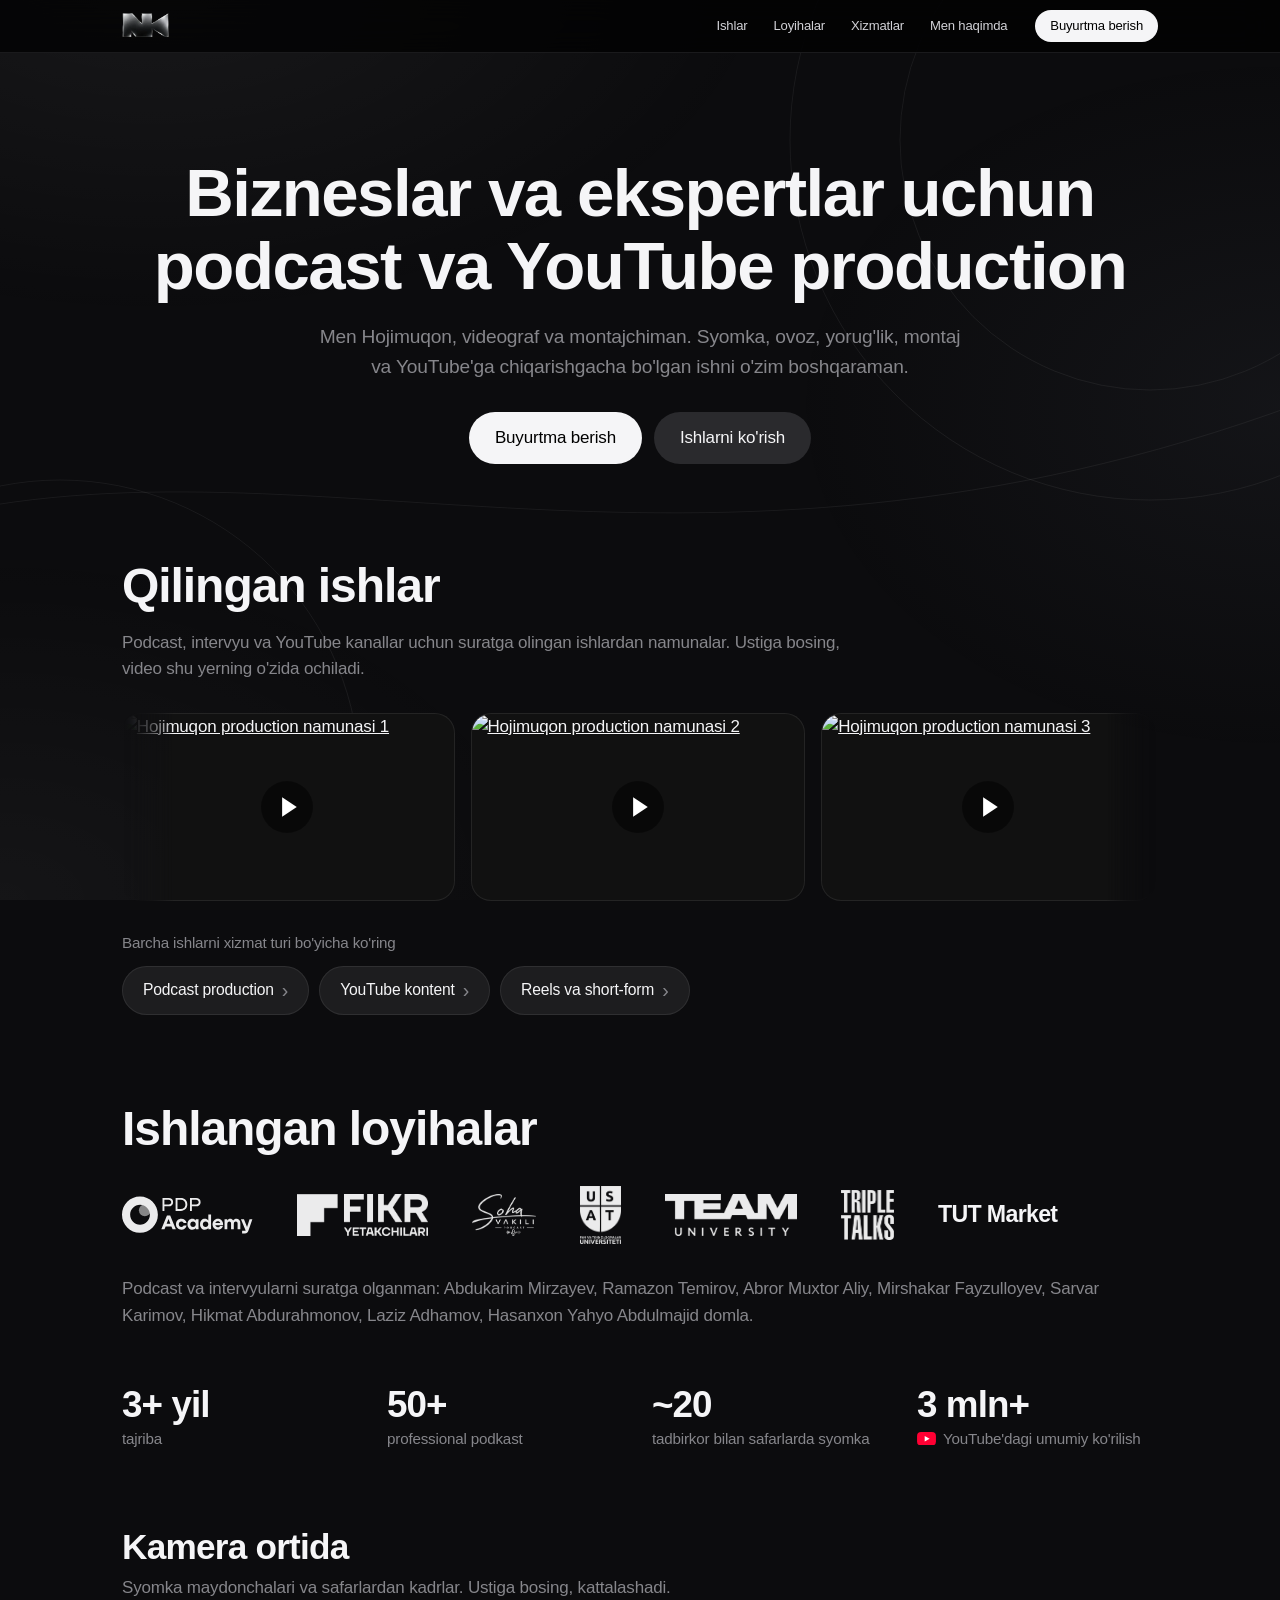
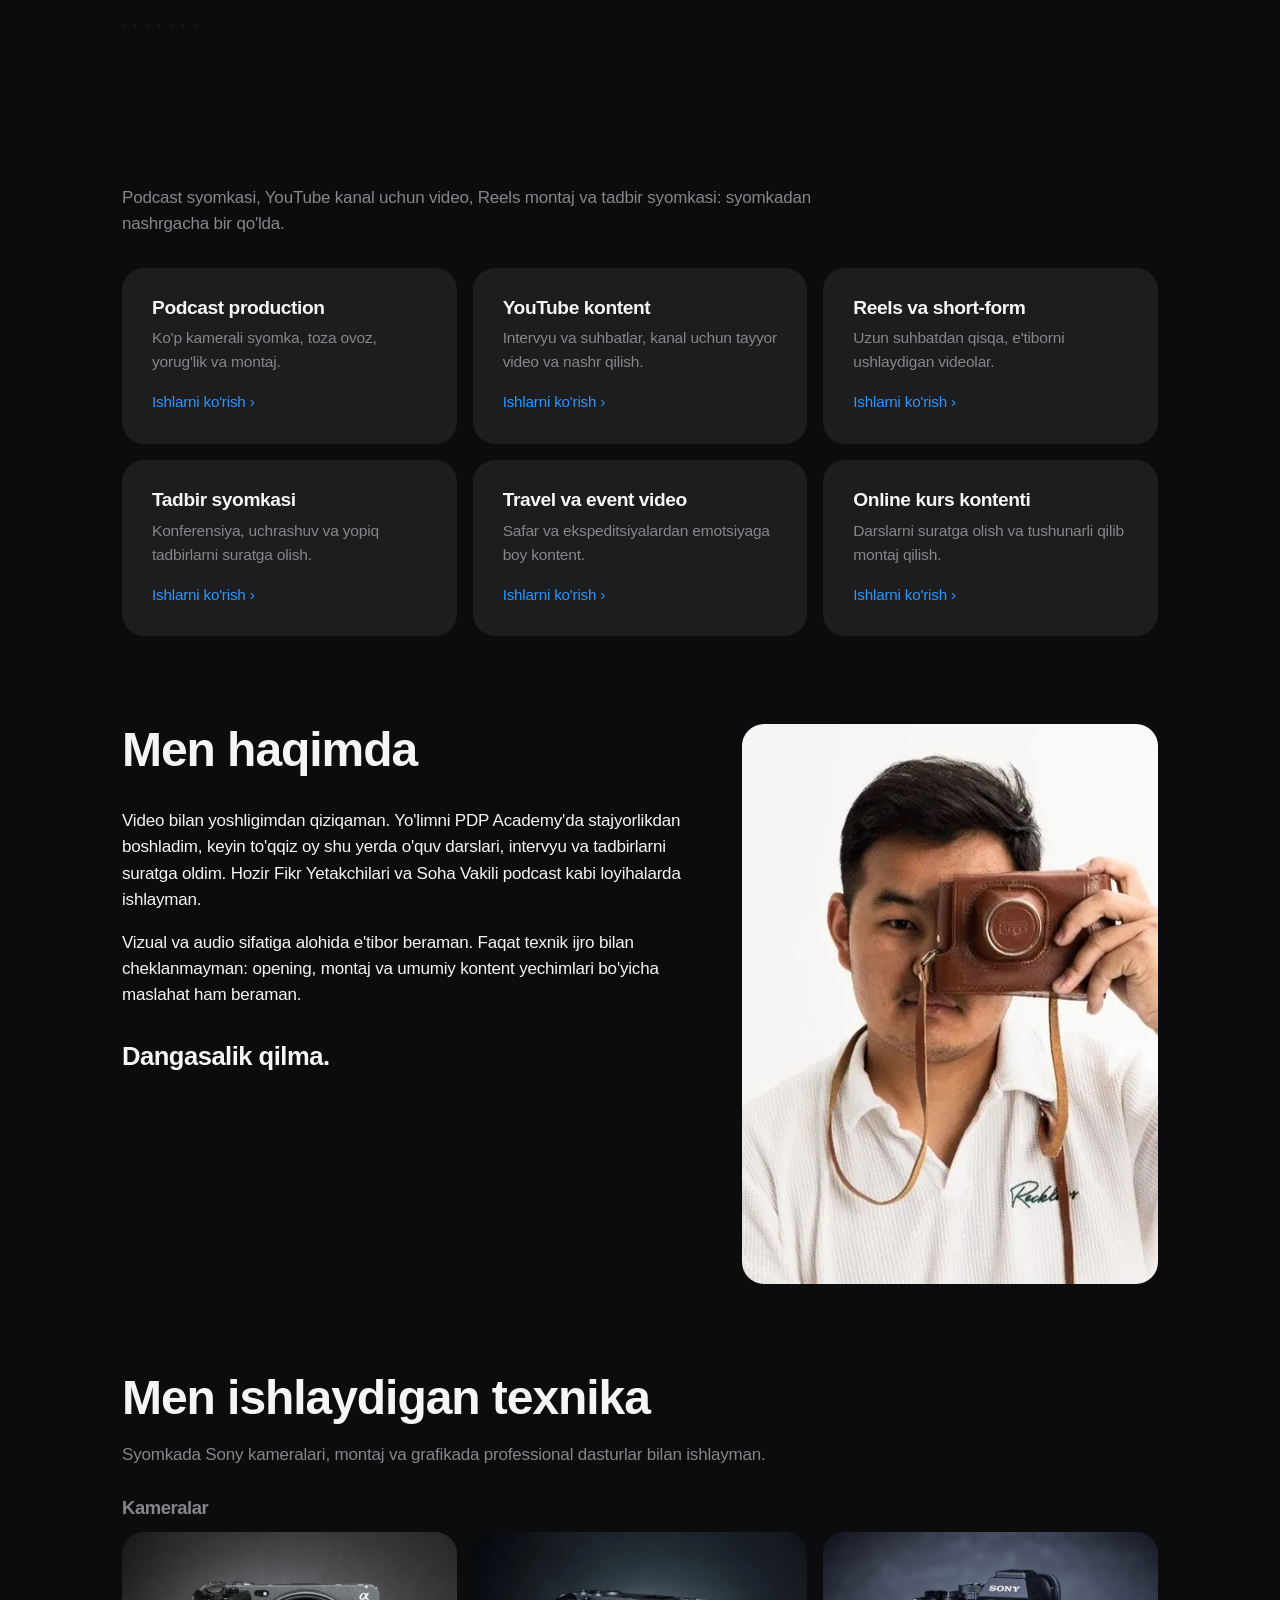
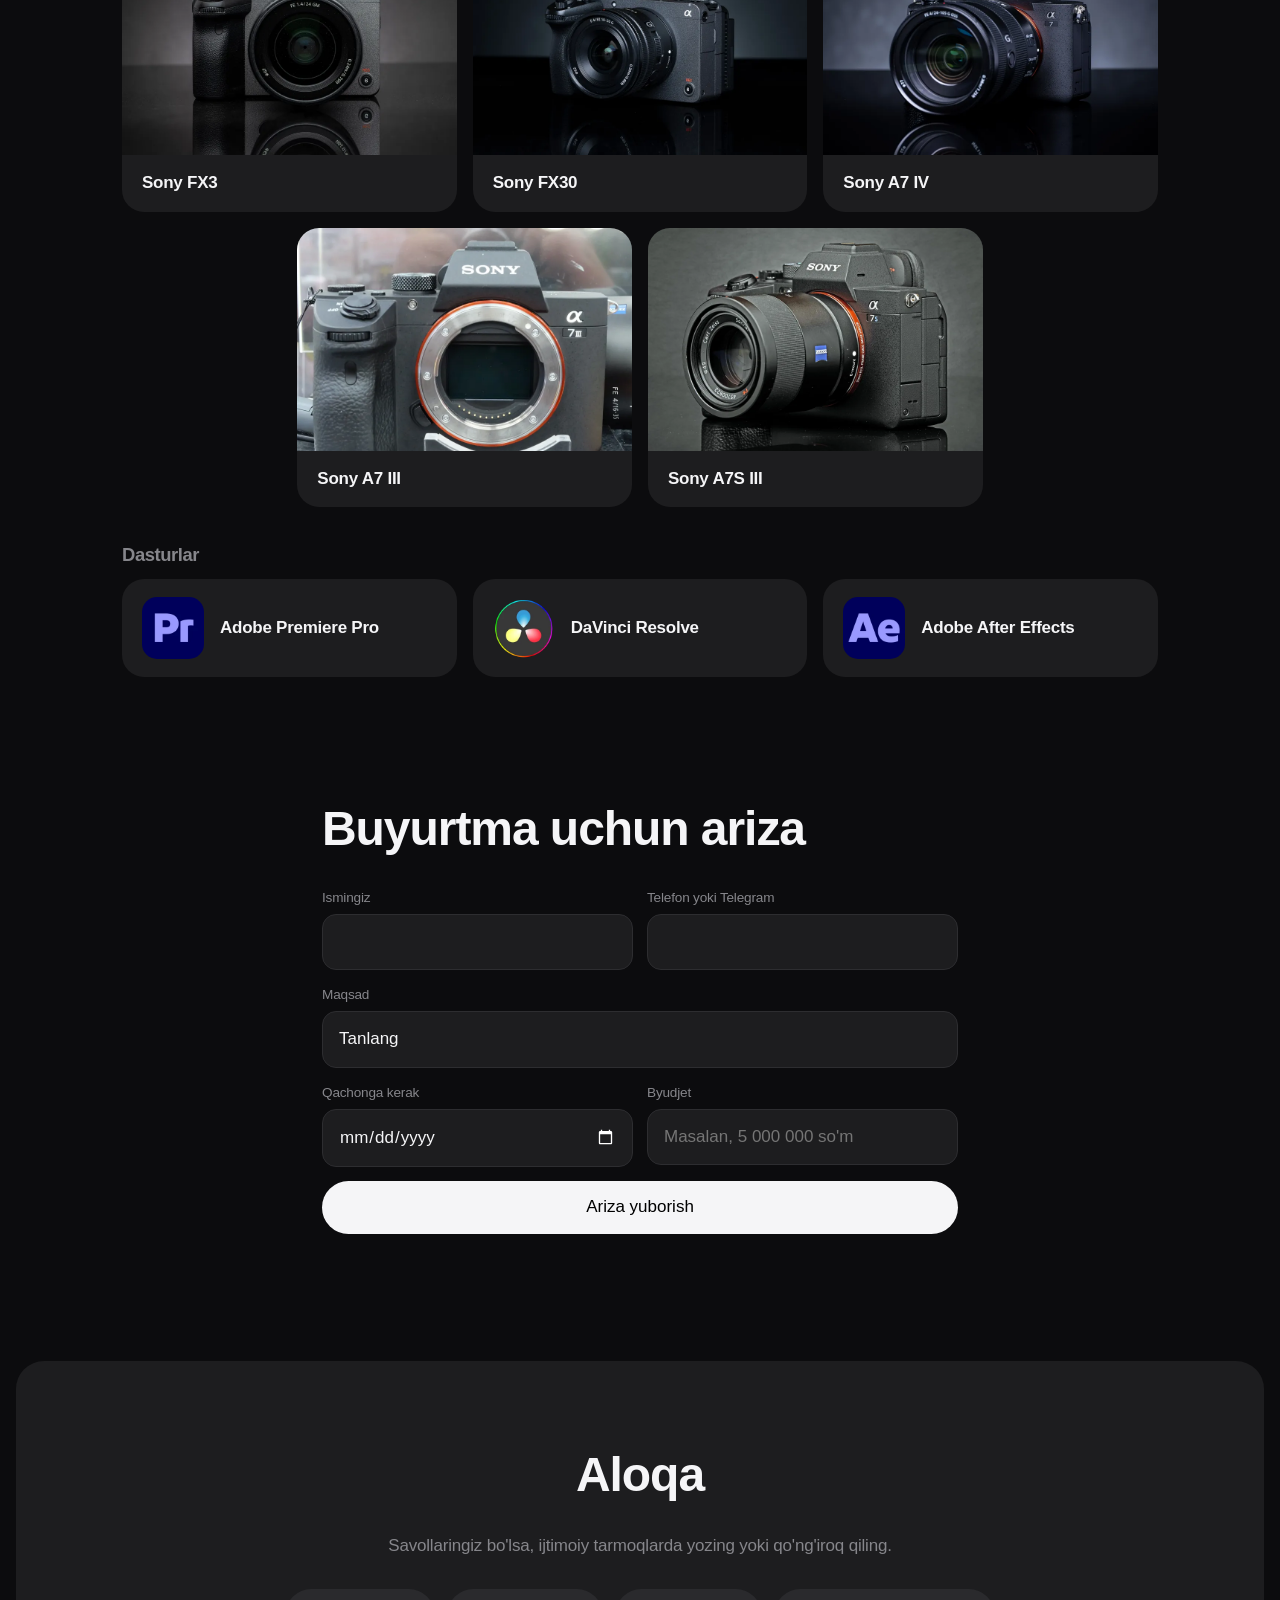
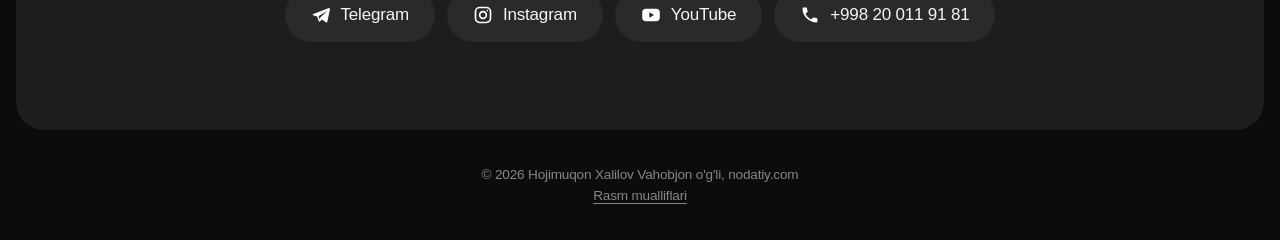
==== index.html @ 0c9a8ca5 "Ko'rilish yorlig'i: YouTube ikonkasi matn yonida; raqamlarda kursorga ergashuvchi gradient animatsiy" ====
<!DOCTYPE html>
<html lang="uz">
<head>
<meta charset="utf-8">
<meta name="viewport" content="width=device-width, initial-scale=1">
<title>Podcast va YouTube production | Hojimuqon, Nodatiy</title>
<meta name="description" content="Bizneslar va ekspertlar uchun podcast va YouTube production: syomka, ovoz, montaj va nashr. 50+ podkast, 3+ yil tajriba. Buyurtma bering.">
<meta name="robots" content="index,follow,max-image-preview:large,max-snippet:-1,max-video-preview:-1">
<meta name="author" content="Hojimuqon">
<link rel="alternate" hreflang="uz" href="https://nodatiy.com/">
<link rel="alternate" hreflang="x-default" href="https://nodatiy.com/">
<link rel="preconnect" href="https://i.ytimg.com">
<link rel="icon" href="assets/icon-nk-96.png" type="image/png" sizes="96x96">
<link rel="icon" href="/favicon.ico" sizes="any">
<link rel="apple-touch-icon" href="assets/apple-touch-icon.png">
<link rel="canonical" href="https://nodatiy.com/">
<link rel="alternate" type="text/markdown" href="/llms.txt" title="Sayt tavsifi (AI va agentlar uchun)">
<script src="/assets/views.js" defer></script>
<meta name="theme-color" content="#060607">
<meta property="og:type" content="website">
<meta property="og:url" content="https://nodatiy.com/">
<meta property="og:title" content="Hojimuqon — podcast va YouTube production">
<meta property="og:site_name" content="Nodatiy">
<meta property="og:description" content="Bizneslar va ekspertlar uchun podcast, YouTube va short-form video production. 50+ professional podkast, 3+ yil tajriba.">
<meta property="og:image" content="https://nodatiy.com/assets/og-3.jpg">
<meta property="og:image:width" content="1200">
<meta property="og:image:height" content="630">
<meta property="og:image:alt" content="Hojimuqon — podcast va YouTube production">
<meta property="og:locale" content="uz_UZ">
<meta name="twitter:image" content="https://nodatiy.com/assets/og-3.jpg">
<meta name="twitter:card" content="summary_large_image">
<meta name="twitter:title" content="Hojimuqon — podcast va YouTube production">
<meta name="twitter:description" content="Bizneslar va ekspertlar uchun podcast va YouTube production: syomka, ovoz, montaj va nashr. 50+ podkast, 3+ yil tajriba. Buyurtma bering.">
<script>document.documentElement.className="js"</script>
<script type="application/ld+json">{"@context":"https://schema.org","@graph":[{"@type":"WebSite","@id":"https://nodatiy.com/#site","url":"https://nodatiy.com/","name":"Nodatiy","inLanguage":"uz","publisher":{"@id":"https://nodatiy.com/#person"}},{"@type":"Person","@id":"https://nodatiy.com/#person","name":"Hojimuqon Xalilov Vahobjon o'g'li","alternateName":"Hojimuqon","url":"https://nodatiy.com/","image":"https://nodatiy.com/assets/me-2.webp","jobTitle":"Videograf va montajchi","telephone":"+998200119181","knowsAbout":["Podcast production","YouTube kontent","Video montaj","Videografiya","Reels"],"sameAs":["https://t.me/Hojimuqonn","https://www.instagram.com/nodatiy/","https://www.youtube.com/@nodatiy"]},{"@type":"ProfessionalService","@id":"https://nodatiy.com/#service","name":"Nodatiy — podcast va YouTube production","url":"https://nodatiy.com/","image":"https://nodatiy.com/assets/og-3.jpg","logo":"https://nodatiy.com/assets/icon-nk-96.png","description":"Bizneslar va ekspertlar uchun podcast va YouTube production: syomka, ovoz, montaj va nashr. 50+ podkast, 3+ yil tajriba. Buyurtma bering.","telephone":"+998200119181","areaServed":"UZ","founder":{"@id":"https://nodatiy.com/#person"},"sameAs":["https://t.me/Hojimuqonn","https://www.instagram.com/nodatiy/","https://www.youtube.com/@nodatiy"],"hasOfferCatalog":{"@type":"OfferCatalog","name":"Xizmatlar","itemListElement":[{"@type":"Offer","itemOffered":{"@type":"Service","name":"Podcast production"}},{"@type":"Offer","itemOffered":{"@type":"Service","name":"YouTube kontent"}},{"@type":"Offer","itemOffered":{"@type":"Service","name":"Reels va short-form video"}},{"@type":"Offer","itemOffered":{"@type":"Service","name":"Tadbir syomkasi"}},{"@type":"Offer","itemOffered":{"@type":"Service","name":"Travel va event video"}},{"@type":"Offer","itemOffered":{"@type":"Service","name":"Online kurs kontenti"}}]}}]}</script>
<style>
:root{--card:#1d1d1f;--text:#f5f5f7;--mute:#86868b;--line:#2d2d30}
*{box-sizing:border-box;margin:0}
html{scroll-behavior:smooth;scroll-padding-top:60px;-webkit-text-size-adjust:100%}
body{background:#0c0c0e;position:relative;color:var(--text);font:400 1.0625rem/1.55 -apple-system,BlinkMacSystemFont,"SF Pro Text","SF Pro Display","Helvetica Neue","Segoe UI",Roboto,Arial,sans-serif;letter-spacing:-.011em;-webkit-font-smoothing:antialiased}
body::before{content:"";position:fixed;inset:0;z-index:-1;pointer-events:none;background:radial-gradient(55% 45% at 12% 0%,rgba(165,170,190,.11),transparent 70%),radial-gradient(45% 40% at 92% 28%,rgba(120,130,165,.09),transparent 70%),radial-gradient(60% 45% at 35% 100%,rgba(150,150,160,.08),transparent 70%),url("data:image/svg+xml,%3Csvg xmlns='http://www.w3.org/2000/svg' viewBox='0 0 1600 1000'%3E%3Cg fill='none' stroke='%23fff' stroke-opacity='.045'%3E%3Ccircle cx='1280' cy='230' r='250'/%3E%3Ccircle cx='1280' cy='230' r='370'/%3E%3Ccircle cx='1280' cy='230' r='500'/%3E%3Cpath d='M-40 830 640 160M20 970 780 210'/%3E%3Ccircle cx='160' cy='770' r='130'/%3E%3C/g%3E%3C/svg%3E") center/cover no-repeat}
body::before{content:"";position:fixed;inset:0;z-index:-1;pointer-events:none;background:url("data:image/svg+xml,%3Csvg xmlns='http://www.w3.org/2000/svg' viewBox='0 0 1440 900' fill='none' stroke='white' stroke-opacity='.06'%3E%3Ccircle cx='1230' cy='140' r='360'/%3E%3Ccircle cx='1230' cy='140' r='250'/%3E%3Ccircle cx='140' cy='780' r='300'/%3E%3Cpath d='M0 520C400 420 800 640 1440 380'/%3E%3C/svg%3E") center/cover no-repeat,radial-gradient(900px 520px at 12% -5%,rgba(255,255,255,.055),transparent 70%),radial-gradient(700px 500px at 100% 45%,rgba(150,160,185,.06),transparent 70%),radial-gradient(800px 500px at 0% 100%,rgba(255,255,255,.04),transparent 70%)}
a{color:inherit}
:focus-visible{outline:2px solid #2997ff;outline-offset:3px}
.wrap{max-width:1080px;margin:0 auto;padding:0 22px}
h1,h2,h3{font-weight:600;letter-spacing:-.022em;line-height:1.08}
h2{font-size:clamp(2rem,4.4vw,3rem);margin-bottom:32px}
section{padding:88px 0}
.mute{color:var(--mute)}
header{position:sticky;top:0;z-index:20;background:rgba(0,0,0,.72);-webkit-backdrop-filter:saturate(180%) blur(20px);backdrop-filter:saturate(180%) blur(20px);border-bottom:1px solid #1a1a1c}
header .wrap{display:flex;align-items:center;gap:28px;height:52px}
header img{height:26px;width:auto;display:block}
nav{display:flex;gap:26px;margin-left:auto;font-size:.82rem;color:#d2d2d7}
nav a{text-decoration:none}nav a:hover{color:#fff}
.btn{display:inline-flex;align-items:center;gap:10px;text-decoration:none;font:inherit;font-weight:500;padding:13px 26px;border:0;border-radius:980px;color:#000;background:var(--text);cursor:pointer;transition:opacity .2s}
.btn:hover{opacity:.85}
.btn.ghost{color:var(--text);background:#2a2a2d}
.btn.sm{padding:6px 15px;font-size:.82rem}
.btn svg{width:20px;height:20px;flex:none}
.hero{text-align:center;padding:104px 0 56px}
.hero h1{font-size:clamp(2.2rem,5.6vw,4.2rem);max-width:15em;margin:0 auto 20px}
.hero p{max-width:34em;margin:0 auto 30px;color:var(--mute);font-size:1.2rem}
.btns{display:flex;gap:12px;flex-wrap:wrap;justify-content:center}
.vp{overflow:hidden;touch-action:pan-y;-webkit-mask-image:linear-gradient(90deg,transparent,#000 5%,#000 95%,transparent);mask-image:linear-gradient(90deg,transparent,#000 5%,#000 95%,transparent)}
.slider{overflow:hidden;-webkit-mask-image:linear-gradient(90deg,transparent,#000 5%,#000 95%,transparent);mask-image:linear-gradient(90deg,transparent,#000 5%,#000 95%,transparent)}
.track{display:flex;gap:16px;overflow-x:auto;scrollbar-width:none;overscroll-behavior-x:contain;cursor:grab;user-select:none;-webkit-user-select:none}
.track::-webkit-scrollbar{display:none}
.track.drag{cursor:grabbing;scroll-snap-type:none}
.card{position:relative;flex:0 0 calc((100% - 32px)/3);aspect-ratio:16/9;border-radius:20px;overflow:hidden;background:#111;border:1px solid rgba(255,255,255,.08);display:block;scroll-snap-align:start}
.card img{width:100%;height:100%;object-fit:cover;display:block;transition:transform .5s;pointer-events:none;-webkit-user-drag:none}
.card:focus-visible{outline-offset:-3px}
.card:hover img{transform:scale(1.04)}
.card svg{position:absolute;left:50%;top:50%;width:52px;height:52px;margin:-26px 0 0 -26px}
.side{display:flex;flex-direction:column;gap:16px;align-self:start}
.photos{display:grid;grid-template-columns:1fr 1fr;gap:12px}
.photos img{width:100%;aspect-ratio:1;object-fit:cover;border-radius:22px;display:block}
.photos img:first-child{grid-column:1/-1}
.logos{display:flex;flex-wrap:wrap;align-items:center;gap:28px 44px;margin-bottom:32px}
.logos img{height:42px;width:auto;opacity:.92}
.logos b{font-size:1.45rem;font-weight:700;letter-spacing:-.03em}
.stats{display:grid;grid-template-columns:repeat(4,1fr);gap:24px;margin-top:56px}
.stats b{display:block;font-size:2.3rem;font-weight:600;letter-spacing:-.025em;line-height:1.1}
.stats span{color:var(--mute);font-size:.95rem}
.svc{display:grid;grid-template-columns:repeat(3,1fr);gap:16px}
.svc a{background:var(--card);padding:30px;border-radius:22px}
.svc a{display:block;text-decoration:none;color:inherit}
.svc span{display:block;margin-top:16px;color:#2997ff;font-size:.95rem;transition:transform .35s cubic-bezier(.2,.7,.2,1)}.svc a:hover span{transform:translateX(5px)}
.svc h3{font-size:1.2rem;margin-bottom:8px}
.svc p{color:var(--mute);font-size:.97rem}
.about{display:grid;grid-template-columns:minmax(0,1.15fr) minmax(0,.85fr);gap:56px}
.about p+p{margin-top:16px}
blockquote{font-size:1.6rem;font-weight:600;letter-spacing:-.02em;margin-top:28px}
.gear{background:var(--card);padding:30px;border-radius:22px}
.gear h3{font-size:1.15rem;margin-bottom:18px}.gear h4{font-size:1rem;font-weight:600}.gear p{color:var(--mute);font-size:.97rem}.gear h4:not(:first-of-type){margin-top:20px}
#buyurtma .wrap{max-width:680px}
form{display:grid;grid-template-columns:1fr 1fr;gap:14px}
form .full,form button{grid-column:1/-1}
label{display:block;font-size:.85rem;color:var(--mute);margin-bottom:6px}
input,select{width:100%;font:inherit;color:var(--text);background:var(--card);border:1px solid var(--line);border-radius:14px;padding:14px 16px}
select{appearance:none;-webkit-appearance:none}
.hp{position:absolute;left:-9999px}
#msg{grid-column:1/-1;text-align:center;color:var(--mute);min-height:1.5em}
#aloqa{text-align:center;background:var(--card);border-radius:28px;margin:0 16px}
#aloqa p{max-width:30em;margin:0 auto 30px;color:var(--mute)}
#aloqa .btn{background:#2a2a2d;color:var(--text)}
footer{padding:34px 0;text-align:center;color:var(--mute);font-size:.85rem}
@keyframes up{from{opacity:0;transform:translateY(26px)}}
@keyframes drift{to{transform:translate3d(0,-2%,0) scale(1.04)}}
header{animation:up .8s cubic-bezier(.2,.7,.2,1) both;transition:background .4s,border-color .4s}
header.sc{background:rgba(0,0,0,.86);border-color:#232326}
.hero h1{animation:up 1s cubic-bezier(.2,.7,.2,1) .1s both}
.hero p{animation:up 1s cubic-bezier(.2,.7,.2,1) .25s both}
.hero .btns{animation:up 1s cubic-bezier(.2,.7,.2,1) .4s both}
body::before{animation:drift 30s ease-in-out infinite alternate}
html.js .rv{opacity:0;transform:translateY(28px);transition:opacity .9s cubic-bezier(.2,.7,.2,1),transform .9s cubic-bezier(.2,.7,.2,1);transition-delay:var(--d,0s)}
html.js .rv.in{opacity:1;transform:none}
.btn{transition:transform .3s cubic-bezier(.2,.7,.2,1),opacity .2s,background .3s}
.btn:hover{transform:translateY(-2px) scale(1.03)}
.btn:active{transform:scale(.97)}
.svc a{transition:transform .4s cubic-bezier(.2,.7,.2,1),background .4s}
.svc a:hover{transform:translateY(-6px);background:#252528}
.logos img,.logos b{transition:transform .35s cubic-bezier(.2,.7,.2,1),opacity .3s}
.logos img:hover,.logos b:hover{transform:scale(1.07);opacity:1}
input,select{transition:border-color .25s,box-shadow .25s,background .25s}
input:focus,select:focus{outline:0;border-color:#8e8e93;box-shadow:0 0 0 4px rgba(255,255,255,.08)}
.lead{color:var(--mute);max-width:44em;margin:-14px 0 30px}
.gh{font-size:1.15rem;margin:0 0 14px;color:var(--mute);font-weight:600}
.gg{display:flex;flex-wrap:wrap;justify-content:center;gap:16px;margin-bottom:38px}
.g{flex:0 0 calc((100% - 32px)/3);position:relative;margin:0;border-radius:22px;overflow:hidden;background:var(--card);transition:transform .5s cubic-bezier(.2,.7,.2,1),opacity .4s,box-shadow .5s}
.g img{display:block;width:100%;height:auto;aspect-ratio:3/2;object-fit:cover;transition:transform .8s cubic-bezier(.2,.7,.2,1)}
.g figcaption{padding:15px 20px;font-weight:600;letter-spacing:-.015em}
.g.app{display:flex;align-items:center;gap:16px;padding:18px 20px}
.g.app img{width:62px;height:62px;aspect-ratio:1;border-radius:15px;flex:none}
.g.app figcaption{padding:0}
@media(hover:hover){.gg:hover .g{opacity:.45;transform:scale(.985)}.gg .g:hover{opacity:1;transform:translateY(-8px) scale(1.03);box-shadow:0 24px 54px rgba(0,0,0,.6),0 0 0 1px rgba(255,255,255,.16);z-index:2}.g:hover img{transform:scale(1.07)}.g.app:hover img{transform:scale(1.14) rotate(-4deg)}}
input[type=date]{color-scheme:dark;min-height:50px;cursor:pointer}
footer a{color:var(--mute);text-underline-offset:3px}footer a:hover{color:#fff}
@media(max-width:520px){.g{flex-basis:100%}}
@media(max-width:820px){.g{flex-basis:calc((100% - 16px)/2)}.card{flex-basis:78%}.about,.svc{grid-template-columns:1fr}.stats{grid-template-columns:1fr 1fr}nav a{display:none}section{padding:60px 0}.logos{gap:22px 30px}form{grid-template-columns:1fr}}
@media(max-width:820px){.g.app{padding:14px 16px;gap:14px}.g.app img{width:48px;height:48px;border-radius:12px}.g.app figcaption{font-size:1rem}}
@media(max-width:640px){.g.app{flex-basis:100%;padding:12px 16px}.g.app img{width:44px;height:44px;border-radius:11px}.g.app figcaption{white-space:nowrap}}
@media(prefers-reduced-motion:reduce){html{scroll-behavior:auto}}
@keyframes fade{from{opacity:0}}
.mdl{position:fixed;inset:0;z-index:100;display:grid;grid-template-columns:auto auto auto;justify-content:center;align-items:center;column-gap:24px;background:rgba(0,0,0,.8);-webkit-backdrop-filter:blur(16px);backdrop-filter:blur(16px);animation:fade .25s}
.mdl[hidden]{display:none}
.mdl .box{height:min(84vh,calc((100vw - 32px)*16/9));height:min(84dvh,calc((100vw - 32px)*16/9));aspect-ratio:9/16;border-radius:22px;overflow:hidden;background:#000;box-shadow:0 30px 80px rgba(0,0,0,.6)}
.mdl iframe{width:100%;height:100%;border:0;display:block}
.mdl .x{position:fixed;top:calc(14px + env(safe-area-inset-top,0px));right:14px;width:44px;height:44px;border-radius:50%;border:0;background:rgba(255,255,255,.16);color:#fff;font-size:20px;cursor:pointer;transition:background .2s,transform .2s}
.mdl .x:hover{background:rgba(255,255,255,.28);transform:scale(1.06)}
.mdl .yt{position:fixed;bottom:calc(14px + env(safe-area-inset-bottom,0px));left:50%;transform:translateX(-50%);font-size:.88rem;color:#d2d2d7;text-decoration:none;padding:8px 16px;border-radius:980px;background:rgba(255,255,255,.1);white-space:nowrap}
.mdl .yt:hover{color:#fff}

.mdl .nv{width:52px;height:52px;border-radius:50%;border:0;background:rgba(255,255,255,.14);color:#fff;cursor:pointer;display:grid;place-items:center;transition:background .2s,transform .2s}
.mdl .nv:hover{background:rgba(255,255,255,.28);transform:scale(1.08)}.mdl .nv:active{transform:scale(.94)}
.mdl .cnt{position:fixed;top:calc(22px + env(safe-area-inset-top,0px));left:50%;transform:translateX(-50%);color:#d2d2d7;font-size:.9rem;padding:6px 14px;border-radius:980px;background:rgba(255,255,255,.1);font-variant-numeric:tabular-nums}
@media(max-width:640px){.mdl{column-gap:0}.mdl .nv{position:fixed;bottom:calc(10px + env(safe-area-inset-bottom,0px));width:46px;height:46px}.mdl .pv{left:14px}.mdl .nx{right:14px}.mdl .yt{bottom:calc(14px + env(safe-area-inset-bottom,0px))}}
.mdl.h .box{height:auto;width:min(calc(100vw - 210px),1120px,calc(84vh*16/9));aspect-ratio:16/9}
@media(max-width:640px){.mdl.h .box{width:calc(100vw - 20px);border-radius:16px}}
.bsh{margin:76px 0 24px}.bsh h3{font-size:clamp(1.6rem,3vw,2.2rem);font-weight:600;letter-spacing:-.022em;line-height:1.1;margin:0 0 8px}.bsh p{margin:0;color:var(--mute)}
.bs{--h:calc(min(100vw - 44px,1036px)*.1834);display:flex;flex-wrap:wrap;gap:10px}
.bs a{position:relative;display:block;flex:var(--r) 1 calc(var(--r)*var(--h));overflow:hidden;border-radius:16px;background:#111;border:1px solid rgba(255,255,255,.08);cursor:zoom-in}
.bs a::before{content:"";display:block;padding-bottom:calc(100%/var(--r))}
.bs img{position:absolute;inset:0;width:100%;height:100%;object-fit:cover;transition:transform .7s cubic-bezier(.2,.7,.2,1)}
@media(hover:hover){.bs a:hover img{transform:scale(1.045)}}
.bs a:focus-visible{outline-offset:-3px}
.lb .lbf{margin:0;display:grid;justify-items:center;gap:12px;max-width:100%}
.lb .lbf img{display:block;max-width:min(calc(100vw - 210px),1400px);max-height:80vh;width:auto;height:auto;border-radius:16px;box-shadow:0 30px 80px rgba(0,0,0,.6);animation:fade .3s}
.lb figcaption{color:#d2d2d7;font-size:.95rem;text-align:center;min-height:1.4em}
@media(max-width:820px){.bs{gap:8px}.bsh{margin-top:56px}}
@media(max-width:640px){.bs{--h:calc((100vw - 44px)*.3)}}
@media(max-width:640px){.lb .lbf img{max-width:calc(100vw - 20px);max-height:70vh;border-radius:12px}}
@media(max-width:520px){.bs a{border-radius:14px}}
.mw{display:flex;flex-wrap:wrap;align-items:center;gap:10px;margin-top:30px}
.mw span{flex:0 0 100%;color:var(--mute);font-size:.95rem;margin-bottom:2px}
.mw a{display:inline-flex;align-items:center;gap:8px;padding:11px 20px;border-radius:980px;background:#1d1d1f;border:1px solid rgba(255,255,255,.08);color:var(--text);text-decoration:none;font-weight:500;font-size:.98rem;transition:transform .3s cubic-bezier(.2,.7,.2,1),background .3s}
.mw a::after{content:"›";font-size:1.25em;line-height:1;color:var(--mute);transition:transform .3s,color .3s}
.mw a:hover{background:#2c2c2f;transform:translateY(-2px)}.mw a:hover::after{transform:translateX(3px);color:#fff}
.mw a:active{transform:scale(.97)}
@media(max-width:520px){.mw a{padding:10px 16px;font-size:.92rem}}
.vw{position:absolute;right:10px;bottom:10px;display:inline-flex;align-items:center;gap:6px;padding:4px 10px 4px 8px;border-radius:980px;background:rgba(0,0,0,.62);-webkit-backdrop-filter:blur(8px);backdrop-filter:blur(8px);color:#fff;font-size:.78rem;line-height:1.3;pointer-events:none;animation:fade .4s}
.vw b{font-weight:600}
.vcard .vw svg,.card .vw svg{position:static!important;width:13px!important;height:13px!important;margin:0!important;opacity:.85}
#tv{font-variant-numeric:tabular-nums;white-space:nowrap}
@media(max-width:520px){.stats b{font-size:clamp(1.35rem,7.4vw,2.3rem)}}
.live{display:none;align-items:center;gap:7px;width:max-content;max-width:100%;margin-top:10px;padding:3px 11px 3px 9px;border-radius:980px;background:#1d1d1f;border:1px solid rgba(255,255,255,.08);font-style:normal;font-size:.78rem;line-height:1.4;color:#d2d2d7;white-space:nowrap}
.is-live .live{display:flex}
.live .ld{flex:none;width:7px;height:7px;border-radius:50%;background:#ff3b30;animation:lvb 1.4s ease-in-out infinite}
@keyframes lvb{0%,100%{opacity:1}50%{opacity:.1}}
.live .sep{flex:none;width:1px;height:12px;background:rgba(255,255,255,.18);text-decoration:none}
.live svg{flex:none;width:16px;height:16px}
.live small{font-size:inherit;color:#f5f5f7}
@media(max-width:520px){.live{gap:5px;padding:3px 9px 3px 8px;font-size:.72rem}.live small{display:none}.live .sep{display:none}}
@media(prefers-reduced-motion:reduce){.live .ld{animation:none}}
.stats .yti{display:inline-block;width:19px;height:13.5px;margin-right:7px;vertical-align:-1.5px}
@property --r{syntax:"<length>";inherits:false;initial-value:0px}
@property --h{syntax:"<number>";inherits:false;initial-value:200}
.stats b{--r:0px;--h:200;background:radial-gradient(circle max(var(--r),.01px) at var(--mx,50%) var(--my,50%),hsl(var(--h) 95% 68%),hsl(calc(var(--h) + 70) 92% 64%) 55%,hsl(calc(var(--h) + 140) 90% 62% / 0) 100%),linear-gradient(currentColor,currentColor);-webkit-background-clip:text;background-clip:text;-webkit-text-fill-color:transparent;transition:--r .5s cubic-bezier(.2,.7,.2,1)}
.stats b.hot{--r:150px;animation:hueSpin 3.2s linear infinite}
@keyframes hueSpin{to{--h:560}}
@media(prefers-reduced-motion:reduce){.stats b.hot{animation:none}}
</style>
</head>
<body>
<header><div class="wrap">
<a href="#" aria-label="Bosh sahifa"><img src="assets/logo-sm.webp" width="150" height="83" alt="Hojimuqon"></a>
<nav><a href="#ishlar">Ishlar</a><a href="#hamkorlar">Loyihalar</a><a href="#xizmatlar">Xizmatlar</a><a href="#haqimda">Men haqimda</a></nav>
<a class="btn sm" href="#buyurtma">Buyurtma berish</a>
</div></header>
<main>
<div class="hero"><div class="wrap">
<h1>Bizneslar va ekspertlar uchun podcast va YouTube production</h1>
<p>Men Hojimuqon, videograf va montajchiman. Syomka, ovoz, yorug'lik, montaj va YouTube'ga chiqarishgacha bo'lgan ishni o'zim boshqaraman.</p>
<div class="btns"><a class="btn" href="#buyurtma">Buyurtma berish</a><a class="btn ghost" href="#ishlar">Ishlarni ko'rish</a></div>
</div></div>

<section id="ishlar" style="padding-top:40px"><div class="wrap">
<h2>Qilingan ishlar</h2>
<p class="lead">Podcast, intervyu va YouTube kanallar uchun suratga olingan ishlardan namunalar. Ustiga bosing, video shu yerning o'zida ochiladi.</p>
<div class="vp" id="vp"><div class="slider"><div class="track" id="tr"></div></div>
</div>
<nav class="mw" aria-label="Ishlar xizmat turi bo'yicha"><span>Barcha ishlarni xizmat turi bo'yicha ko'ring</span><a href="/xizmatlar/podcast-production/">Podcast production</a><a href="/xizmatlar/youtube-kontent/">YouTube kontent</a><a href="/xizmatlar/reels-short-form/">Reels va short-form</a></nav>
</div></section>

<section id="hamkorlar" style="padding-top:0"><div class="wrap">
<h2>Ishlangan loyihalar</h2>
<div class="logos">
<img loading="lazy" src="assets/logo-pdp.svg" width="162" height="52" alt="PDP Academy">
<img loading="lazy" src="assets/logo-fikr.webp" width="351" height="112" alt="Fikr Yetakchilari">
<img loading="lazy" src="assets/logo-soha.webp" width="169" height="112" alt="Soha Vakili podcast">
<img loading="lazy" src="assets/logo-usat.webp" width="93" height="130" alt="USAT University" style="height:58px">
<img loading="lazy" src="assets/logo-team.webp" width="350" height="112" alt="TEAM University">
<img loading="lazy" src="assets/logo-triple.webp" width="107" height="100" alt="Triple Talks" style="height:50px">
<b>TUT Market</b>
</div>
<p class="mute">Podcast va intervyularni suratga olganman: Abdukarim Mirzayev, Ramazon Temirov, Abror Muxtor Aliy, Mirshakar Fayzulloyev, Sarvar Karimov, Hikmat Abdurahmonov, Laziz Adhamov, Hasanxon Yahyo Abdulmajid domla.</p>
<div class="stats">
<div><b>3+ yil</b><span>tajriba</span></div>
<div><b>50+</b><span>professional podkast</span></div>
<div><b>~20</b><span>tadbirkor bilan safarlarda syomka</span></div>
<div><b id="tv">3 mln+</b><span><svg class="yti" viewBox="1.5 4.5 21 15" aria-hidden="true"><rect x="1.5" y="4.5" width="21" height="15" rx="4.5" fill="#ff0033"/><path d="M10 9l5.5 3-5.5 3z" fill="#fff"/></svg>YouTube'dagi umumiy ko'rilish</span><em class="live" title="Bu raqam YouTube'dan jonli yangilanadi"><i class="ld" aria-hidden="true"></i>jonli</em></div>
</div>
<div class="bsh"><h3>Kamera ortida</h3><p>Syomka maydonchalari va safarlardan kadrlar. Ustiga bosing, kattalashadi.</p></div>
<div class="bs"><a href="assets/backstage/bs-1.webp" style="--r:1.5"><img loading="lazy" decoding="async" src="assets/backstage/bs-1-t.webp" width="820" height="547" alt="Hojimuqon kamera bilan, tabiatda syomka paytida guruh suratida"></a><a href="assets/backstage/bs-2.webp" style="--r:1.27" data-cap="Fikr yetakchilari tadbirida · Hikmat Abdurahmonov bilan"><img loading="lazy" decoding="async" src="assets/backstage/bs-2-t.webp" width="820" height="645" alt="Fikr yetakchilari tadbirida Hojimuqon va Hikmat Abdurahmonov"></a><a href="assets/backstage/bs-3.webp" style="--r:1.527" data-cap="Fikr yetakchilari · Tog' safari 3.0"><img loading="lazy" decoding="async" src="assets/backstage/bs-3-t.webp" width="820" height="537" alt="Fikr yetakchilari jamoasi va mehmon, Tog' safari 3.0"></a><a href="assets/backstage/bs-4.webp" style="--r:1.481"><img loading="lazy" decoding="async" src="assets/backstage/bs-4-t.webp" width="820" height="554" alt="Hojimuqon tog' daryosi bo'yida safar syomkasi paytida"></a><a href="assets/backstage/bs-5.webp" style="--r:1.0"><img loading="lazy" decoding="async" src="assets/backstage/bs-5-t.webp" width="820" height="820" alt="Backstage: syomkadan keyin mehmon bilan"></a><a href="assets/backstage/bs-6.webp" style="--r:1.0"><img loading="lazy" decoding="async" src="assets/backstage/bs-6-t.webp" width="820" height="820" alt="Backstage: syomka maydonchasida mehmon bilan"></a><a href="assets/backstage/bs-7.webp" style="--r:1.0"><img loading="lazy" decoding="async" src="assets/backstage/bs-7-t.webp" width="820" height="820" alt="Safar paytida mehmon bilan"></a></div>
</div></section>

<section id="xizmatlar" style="padding-top:0"><div class="wrap">
<h2>Xizmatlar</h2>
<p class="lead">Podcast syomkasi, YouTube kanal uchun video, Reels montaj va tadbir syomkasi: syomkadan nashrgacha bir qo'lda.</p>
<div class="svc">
<a href="/xizmatlar/podcast-production/"><h3>Podcast production</h3><p>Ko'p kamerali syomka, toza ovoz, yorug'lik va montaj.</p><span>Ishlarni ko'rish ›</span></a>
<a href="/xizmatlar/youtube-kontent/"><h3>YouTube kontent</h3><p>Intervyu va suhbatlar, kanal uchun tayyor video va nashr qilish.</p><span>Ishlarni ko'rish ›</span></a>
<a href="/xizmatlar/reels-short-form/"><h3>Reels va short-form</h3><p>Uzun suhbatdan qisqa, e'tiborni ushlaydigan videolar.</p><span>Ishlarni ko'rish ›</span></a>
<a href="/xizmatlar/tadbir-syomkasi/"><h3>Tadbir syomkasi</h3><p>Konferensiya, uchrashuv va yopiq tadbirlarni suratga olish.</p><span>Ishlarni ko'rish ›</span></a>
<a href="/xizmatlar/travel-event-video/"><h3>Travel va event video</h3><p>Safar va ekspeditsiyalardan emotsiyaga boy kontent.</p><span>Ishlarni ko'rish ›</span></a>
<a href="/xizmatlar/online-kurs-kontenti/"><h3>Online kurs kontenti</h3><p>Darslarni suratga olish va tushunarli qilib montaj qilish.</p><span>Ishlarni ko'rish ›</span></a>
</div>
</div></section>

<section id="haqimda" style="padding-top:0"><div class="wrap about">
<div>
<h2>Men haqimda</h2>
<p>Video bilan yoshligimdan qiziqaman. Yo'limni PDP Academy'da stajyorlikdan boshladim, keyin to'qqiz oy shu yerda o'quv darslari, intervyu va tadbirlarni suratga oldim. Hozir Fikr Yetakchilari va Soha Vakili podcast kabi loyihalarda ishlayman.</p>
<p>Vizual va audio sifatiga alohida e'tibor beraman. Faqat texnik ijro bilan cheklanmayman: opening, montaj va umumiy kontent yechimlari bo'yicha maslahat ham beraman.</p>
<blockquote>Dangasalik qilma.</blockquote>
</div>
<div class="side"><div class="photos"><img loading="lazy" src="assets/me-2.webp" width="560" height="560" alt="Hojimuqon"></div>
</div></div>
</div></section>

<section id="texnika" style="padding-top:0"><div class="wrap">
<h2>Men ishlaydigan texnika</h2>
<p class="lead">Syomkada Sony kameralari, montaj va grafikada professional dasturlar bilan ishlayman.</p>
<h3 class="gh">Kameralar</h3>
<div class="gg">
<figure class="g"><img loading="lazy" src="assets/gear/fx3.webp" width="900" height="600" alt="Sony FX3 kamerasi"><figcaption>Sony FX3</figcaption></figure>
<figure class="g"><img loading="lazy" src="assets/gear/fx30.webp" width="900" height="600" alt="Sony FX30 kamerasi"><figcaption>Sony FX30</figcaption></figure>
<figure class="g"><img loading="lazy" src="assets/gear/a7iv.webp" width="900" height="600" alt="Sony A7 IV kamerasi"><figcaption>Sony A7 IV</figcaption></figure>
<figure class="g"><img loading="lazy" src="assets/gear/a7iii.webp" width="900" height="600" alt="Sony A7 III kamerasi"><figcaption>Sony A7 III</figcaption></figure>
<figure class="g"><img loading="lazy" src="assets/gear/a7siii.webp" width="900" height="600" alt="Sony A7S III kamerasi"><figcaption>Sony A7S III</figcaption></figure>
</div>
<h3 class="gh">Dasturlar</h3>
<div class="gg">
<figure class="g app"><img loading="lazy" src="assets/gear/premiere.webp" width="176" height="176" alt="Adobe Premiere Pro belgisi"><figcaption>Adobe Premiere Pro</figcaption></figure>
<figure class="g app"><img loading="lazy" src="assets/gear/davinci.webp" width="176" height="176" alt="DaVinci Resolve belgisi"><figcaption>DaVinci Resolve</figcaption></figure>
<figure class="g app"><img loading="lazy" src="assets/gear/ae.webp" width="176" height="176" alt="Adobe After Effects belgisi"><figcaption>Adobe After Effects</figcaption></figure>
</div>
</div></section>

<section id="buyurtma" style="padding-top:0"><div class="wrap">
<h2>Buyurtma uchun ariza</h2>
<form id="f">
<div><label for="n">Ismingiz</label><input id="n" name="name" required autocomplete="name"></div>
<div><label for="c">Telefon yoki Telegram</label><input id="c" name="contact" required autocomplete="tel"></div>
<div class="full"><label for="g">Maqsad</label><select id="g" name="goal" required><option value="">Tanlang</option><option>Podcast production</option><option>YouTube kanal uchun video</option><option>Reels va short-form</option><option>Tadbir yoki safar syomkasi</option><option>Online kurs kontenti</option><option>Boshqa</option></select></div>
<div><label for="w">Qachonga kerak</label><input id="w" name="when" type="date" required></div>
<div><label for="b">Byudjet</label><input id="b" name="budget" placeholder="Masalan, 5 000 000 so'm" required></div>
<input class="hp" name="website" tabindex="-1" autocomplete="off" aria-hidden="true">
<button class="btn" type="submit" style="justify-content:center">Ariza yuborish</button>
<div id="msg" role="status"></div>
</form>
</div></section>

<section id="aloqa"><div class="wrap">
<h2>Aloqa</h2>
<p>Savollaringiz bo'lsa, ijtimoiy tarmoqlarda yozing yoki qo'ng'iroq qiling.</p>
<div class="btns">
<a class="btn" href="https://t.me/Hojimuqonn"><svg viewBox="0 0 24 24" fill="#fff"><path d="M21.4 3.6 2.9 10.7c-1.3.5-1.2 1.2-.2 1.5l4.7 1.5 1.8 5.5c.2.6.4.8.8.8s.6-.2.9-.5l2.3-2.2 4.7 3.5c.9.5 1.5.2 1.7-.8l3.1-14.6c.3-1.2-.5-1.8-1.3-1.3zM9 13.6l9.4-5.9c.4-.3.8-.1.5.2l-7.8 7-.3 3.2z"/></svg>Telegram</a>
<a class="btn" href="https://www.instagram.com/nodatiy/"><svg viewBox="0 0 24 24" fill="none" stroke="#fff" stroke-width="2"><rect x="3" y="3" width="18" height="18" rx="5"/><circle cx="12" cy="12" r="4"/><circle cx="17.3" cy="6.7" r="1" fill="#fff" stroke="none"/></svg>Instagram</a>
<a class="btn" href="https://www.youtube.com/@nodatiy"><svg viewBox="0 0 24 24"><rect x="1.5" y="4.5" width="21" height="15" rx="4.5" fill="#fff"/><path d="M10 8.6v6.8l5.8-3.4z" fill="#2a2a2d"/></svg>YouTube</a>
<a class="btn" href="tel:+998200119181"><svg viewBox="0 0 24 24" fill="#fff"><path d="M6.6 10.8a15 15 0 0 0 6.6 6.6l2.2-2.2c.3-.3.7-.4 1-.2 1.100.4 2.300.6 3.500.6.600 0 1 .4 1 1V20c0 .6-.4 1-1 1A17 17 0 0 1 3 4c0-.6.4-1 1-1h3.500c.6 0 1 .4 1 1 0 1.200.2 2.400.6 3.500.1.300 0 .7-.2 1z"/></svg>+998 20 011 91 81</a>
</div>
</div></section>
</main>
<footer>© 2026 Hojimuqon Xalilov Vahobjon o'g'li, nodatiy.com<br><a href="/credits.html">Rasm mualliflari</a></footer>

<div class="mdl h" id="mdl" role="dialog" aria-modal="true" aria-label="Video" hidden><button class="x" id="mx" aria-label="Yopish">✕</button><span class="cnt" id="mc" aria-live="polite"></span><button class="nv pv" id="mp" aria-label="Oldingi video"><svg viewBox="0 0 24 24" width="24" height="24" fill="none" stroke="currentColor" stroke-width="2.4" stroke-linecap="round" stroke-linejoin="round"><path d="M15 5l-7 7 7 7"/></svg></button><div class="box"><iframe id="mf" title="Video" allow="autoplay; encrypted-media; picture-in-picture; fullscreen" allowfullscreen referrerpolicy="strict-origin-when-cross-origin"></iframe></div><button class="nv nx" id="mn" aria-label="Keyingi video"><svg viewBox="0 0 24 24" width="24" height="24" fill="none" stroke="currentColor" stroke-width="2.4" stroke-linecap="round" stroke-linejoin="round"><path d="M9 5l7 7-7 7"/></svg></button><a class="yt" id="my" target="_blank" rel="noopener">YouTube'da ochish</a></div>
<div class="mdl lb" id="lb" role="dialog" aria-modal="true" aria-label="Surat" hidden><button class="x" id="lbx" aria-label="Yopish">✕</button><span class="cnt" id="lbc" aria-live="polite"></span><button class="nv pv" id="lbp" aria-label="Oldingi surat"><svg viewBox="0 0 24 24" width="24" height="24" fill="none" stroke="currentColor" stroke-width="2.4" stroke-linecap="round" stroke-linejoin="round"><path d="M15 5l-7 7 7 7"/></svg></button><figure class="lbf"><img id="lbi" alt=""><figcaption id="lbt"></figcaption></figure><button class="nv nx" id="lbn" aria-label="Keyingi surat"><svg viewBox="0 0 24 24" width="24" height="24" fill="none" stroke="currentColor" stroke-width="2.4" stroke-linecap="round" stroke-linejoin="round"><path d="M9 5l7 7-7 7"/></svg></button></div>
<script>
const V=[["L2YAq8itUDM",0],["PuxD8ThC3-U",0],["GQxH5K4hQxQ",0],["OdDpfLR6Ye8",0],["zWl2hJdDJss",0],["VeqjshKcRYI",0],["wyULmvkAKmo",0],["_KWBw6mrXLU",0],["bsPky9leQ3o",0],["gV_9UrX5TlU",0],["rUyQ7KiMm3U",0],["9qGSB5K0Mgw",0],["7FcBJMtUiH4",0],["WWQlabnxy6Q",0],["fCoziXAD0R8",0]];
const SHEET_URL=""; /* Google Apps Script manzili shu yerga qo'yiladi */
const $=id=>document.getElementById(id),tr=$("tr"),N=V.length;
for(let s=0;s<3;s++)V.forEach((v,n)=>{const a=document.createElement("a"),o=s==1;a.className="card";a.dataset.n=n;a.dataset.id=v[0];a.draggable=false;a.href="https://www.youtube.com/watch?v="+v[0]+(v[1]?"&t="+v[1]+"s":"");a.target="_blank";a.rel="noopener";
if(o)a.setAttribute("aria-label","Ish "+(n+1)+": YouTube'da ko'rish");else{a.setAttribute("aria-hidden","true");a.tabIndex=-1}
a.innerHTML='<img alt="'+(o?"Hojimuqon production namunasi "+(n+1):"")+'"'+(o&&!n?' fetchpriority="high"':(o&&n<4?'':' loading="lazy"'))+' decoding="async" width="480" height="360" src="https://i.ytimg.com/vi_webp/'+v[0]+'/hqdefault.webp"><svg viewBox="0 0 64 64"><circle cx="32" cy="32" r="32" fill="rgba(0,0,0,.5)"/><path d="M26 20l18 12-18 12z" fill="#fff"/></svg>';tr.append(a)});
const per=()=>tr.children[N].getBoundingClientRect().left-tr.children[0].getBoundingClientRect().left;
let s=0,P=0,down=false,sx=0,s0=0,moved=0,hov=false,user=0,vis=true,v=0,t0=0,wt,mo=false;
const home=()=>{s=per();tr.scrollLeft=P=s};home();addEventListener("resize",home);
tr.addEventListener("scroll",()=>{if(!down&&Math.abs(tr.scrollLeft-P)>3)user=performance.now();clearTimeout(wt);wt=setTimeout(()=>{if(down)return;const x=tr.scrollLeft;if(x<s*.5||x>s*1.5)tr.scrollLeft=P=x<s*.5?x+s:x-s},150)},{passive:true});
const mv=e=>{const dx=e.clientX-sx;moved=Math.max(moved,Math.abs(dx));tr.scrollLeft=s0-dx};
const up=()=>{removeEventListener("pointermove",mv);removeEventListener("pointerup",up);removeEventListener("pointercancel",up);if(!down)return;down=false;user=performance.now();tr.classList.remove("drag");setTimeout(()=>moved=0,80)};
tr.addEventListener("pointerdown",e=>{user=performance.now();if(e.pointerType!=="mouse"||e.button)return;down=true;moved=0;sx=e.clientX;s0=tr.scrollLeft;tr.classList.add("drag");addEventListener("pointermove",mv);addEventListener("pointerup",up);addEventListener("pointercancel",up)});
tr.addEventListener("click",e=>{if(moved>6){e.preventDefault();e.stopPropagation()}},true);
const sl=tr.parentElement;
sl.addEventListener("pointerenter",e=>{if(e.pointerType==="mouse")hov=true});sl.addEventListener("pointerleave",e=>{if(e.pointerType==="mouse")hov=false});
new IntersectionObserver(e=>vis=e[0].isIntersecting).observe(sl);
const MM=$("mdl"),MF=$("mf"),MY=$("my"),MX=$("mx"),MC=$("mc"),MP=$("mp"),MN=$("mn");let mi=0;
const mshow=k=>{mi=(k+N)%N;const d=V[mi],st=d[1]||0;MF.title="Hojimuqon production namunasi "+(mi+1);MF.src="https://www.youtube-nocookie.com/embed/"+d[0]+"?autoplay=1&playsinline=1&rel=0&modestbranding=1"+(st?"&start="+st:"");MY.href="https://www.youtube.com/watch?v="+d[0]+(st?"&t="+st+"s":"");MC.textContent=(mi+1)+" / "+N};
const mclose=()=>{MM.hidden=true;MF.src="about:blank";document.documentElement.style.overflow="";mo=false;user=performance.now();tr.children[N+mi].focus({preventScroll:true})};
const mopen=k=>{mshow(k);MM.hidden=false;document.documentElement.style.overflow="hidden";mo=true;MX.focus()};
tr.addEventListener("click",e=>{const a=e.target.closest("a.card");if(!a||e.metaKey||e.ctrlKey||e.shiftKey||e.button)return;e.preventDefault();mopen(+a.dataset.n)});
MX.onclick=mclose;MP.onclick=()=>mshow(mi-1);MN.onclick=()=>mshow(mi+1);MM.addEventListener("click",e=>{if(e.target===MM)mclose()});
addEventListener("keydown",e=>{if(MM.hidden)return;if(e.key==="Escape")mclose();else if(e.key==="ArrowLeft"){e.preventDefault();mshow(mi-1)}else if(e.key==="ArrowRight"){e.preventDefault();mshow(mi+1)}});
const BS=[...document.querySelectorAll(".bs a")],LB=$("lb"),LI=$("lbi"),LT=$("lbt"),LC=$("lbc");let bi=0,bx0=0;
const bshow=k=>{bi=(k+BS.length)%BS.length;const a=BS[bi];LI.src=a.href;LI.alt=a.querySelector("img").alt;LT.textContent=a.dataset.cap||"";LC.textContent=(bi+1)+" / "+BS.length;(new Image).src=BS[(bi+1)%BS.length].href};
const bclose=()=>{LB.hidden=true;LI.removeAttribute("src");document.documentElement.style.overflow="";BS[bi].focus({preventScroll:true})};
BS.forEach(a=>a.addEventListener("click",e=>{if(e.metaKey||e.ctrlKey||e.shiftKey||e.button)return;e.preventDefault();bshow(BS.indexOf(a));LB.hidden=false;document.documentElement.style.overflow="hidden";$("lbx").focus()}));
$("lbx").onclick=bclose;$("lbp").onclick=()=>bshow(bi-1);$("lbn").onclick=()=>bshow(bi+1);LB.addEventListener("click",e=>{if(e.target===LB)bclose()});
addEventListener("keydown",e=>{if(LB.hidden)return;if(e.key==="Escape")bclose();else if(e.key==="ArrowLeft"){e.preventDefault();bshow(bi-1)}else if(e.key==="ArrowRight"){e.preventDefault();bshow(bi+1)}});
LB.addEventListener("touchstart",e=>{bx0=e.changedTouches[0].clientX},{passive:true});LB.addEventListener("touchend",e=>{const d=e.changedTouches[0].clientX-bx0;if(Math.abs(d)>55)bshow(bi+(d<0?1:-1))},{passive:true});
document.querySelectorAll(".stats>div").forEach(c=>{const b=c.querySelector("b");if(!b)return;
c.addEventListener("pointermove",e=>{if(e.pointerType!=="mouse")return;const r=b.getBoundingClientRect();b.style.setProperty("--mx",(e.clientX-r.left)+"px");b.style.setProperty("--my",(e.clientY-r.top)+"px");b.classList.add("hot")});
c.addEventListener("pointerleave",()=>b.classList.remove("hot"))});
const RM=matchMedia("(prefers-reduced-motion:reduce)").matches,VEL=40;
const tick=t=>{requestAnimationFrame(tick);const dt=Math.min((t-t0)/1000||0,.1);t0=t;
if(RM||!vis||document.hidden||mo)return;
if(down){v=0;P=tr.scrollLeft;return}
const idle=!hov&&performance.now()-user>1800;
v+=((idle?VEL:0)-v)*Math.min(1,dt*4);
if(idle||v>.5){if(Math.abs(tr.scrollLeft-P)>3)P=tr.scrollLeft;P+=v*dt;if(P>=s*1.5)P-=s;tr.scrollLeft=P}else{P=tr.scrollLeft;v=0}};
requestAnimationFrame(tick);
const f=$("f"),msg=$("msg"),w=$("w"),MO=["yanvar","fevral","mart","aprel","may","iyun","iyul","avgust","sentabr","oktabr","noyabr","dekabr"],n0=new Date();
w.min=n0.getFullYear()+"-"+String(n0.getMonth()+1).padStart(2,"0")+"-"+String(n0.getDate()).padStart(2,"0");
w.addEventListener("click",()=>{try{w.showPicker()}catch(_){}});
const X={"podcast-production":"Podcast production","youtube-kontent":"YouTube kanal uchun video","reels-short-form":"Reels va short-form","tadbir-syomkasi":"Tadbir yoki safar syomkasi","travel-event-video":"Tadbir yoki safar syomkasi","online-kurs-kontenti":"Online kurs kontenti"},xq=new URLSearchParams(location.search).get("x");if(xq&&X[xq])$("g").value=X[xq];
const fd=s=>{const p=s.split("-");return +p[2]+"-"+MO[+p[1]-1]+", "+p[0]};
f.onsubmit=async e=>{e.preventDefault();const d=new FormData(f);if(d.get("website"))return;d.set("when",fd(d.get("when")));
if(!SHEET_URL){const m=`Assalomu alaykum! Saytingiz orqali buyurtma qoldirmoqchiman.\n\n👤 Ism: ${d.get("name")}\n📞 Aloqa: ${d.get("contact")}\n🎯 Maqsad: ${d.get("goal")}\n📅 Qachonga: ${d.get("when")}\n💰 Byudjet: ${d.get("budget")}`;location.href="https://t.me/Hojimuqonn?text="+encodeURIComponent(m);return}
msg.textContent="Yuborilmoqda...";
try{await fetch(SHEET_URL,{method:"POST",mode:"no-cors",body:new URLSearchParams(d)});f.reset();msg.textContent="Rahmat! Arizangiz qabul qilindi, tez orada bog'lanaman."}
catch(_){msg.textContent="Yuborib bo'lmadi. Telegram orqali yozing: @Hojimuqonn"}};
(()=>{
const g=".slider,.logos,#hamkorlar .mute,.stats>div,.svc a,.about>div,.photos,.g,.gh,form,#aloqa p,#aloqa .btns,.bsh,.bs,section h2",cnt=new Map,io=new IntersectionObserver(es=>es.forEach(e=>{if(!e.isIntersecting)return;const el=e.target;io.unobserve(el);el.classList.add("in");const b=el.querySelector("b");if(b&&el.parentElement.className=="stats")count(b);setTimeout(()=>el.classList.remove("rv","in"),1500)}),{threshold:.12,rootMargin:"0px 0px -6% 0px"});
document.querySelectorAll(g).forEach(el=>{const p=el.parentElement,n=cnt.get(p)||0;cnt.set(p,n+1);el.style.setProperty("--d",Math.min(n,5)*.09+"s");el.classList.add("rv");io.observe(el)});
function count(b){if(b.id==="tv")return;const m=b.textContent.match(/^(\D*)(\d+)(.*)$/);if(!m||matchMedia("(prefers-reduced-motion:reduce)").matches)return;const to=+m[2],t0=performance.now();
const f=t=>{const k=Math.min((t-t0)/1300,1),v=Math.round(to*(1-Math.pow(1-k,3)));b.textContent=m[1]+v+m[3];if(k<1)requestAnimationFrame(f)};b.textContent=m[1]+"0"+m[3];requestAnimationFrame(f)}
const hd=document.querySelector("header");addEventListener("scroll",()=>hd.classList.toggle("sc",scrollY>8),{passive:true});
})();
</script>
</body>
</html>
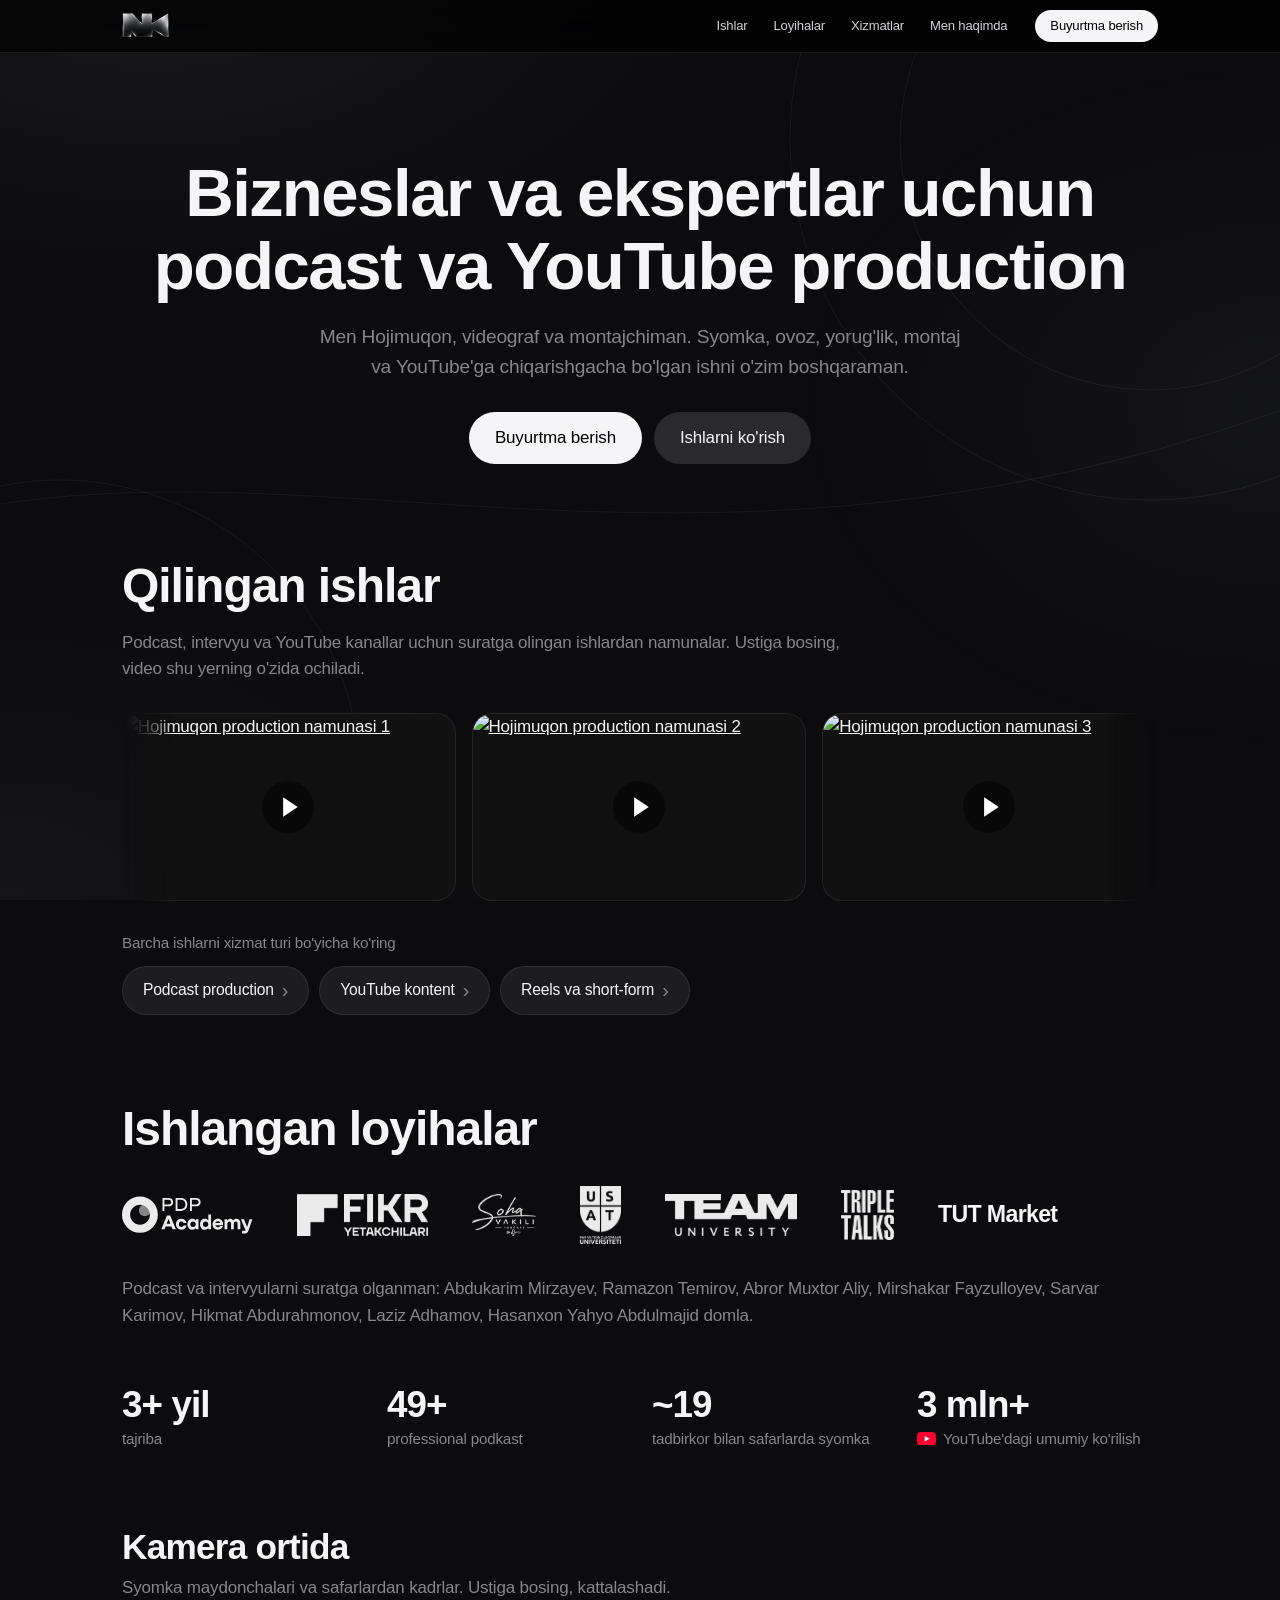
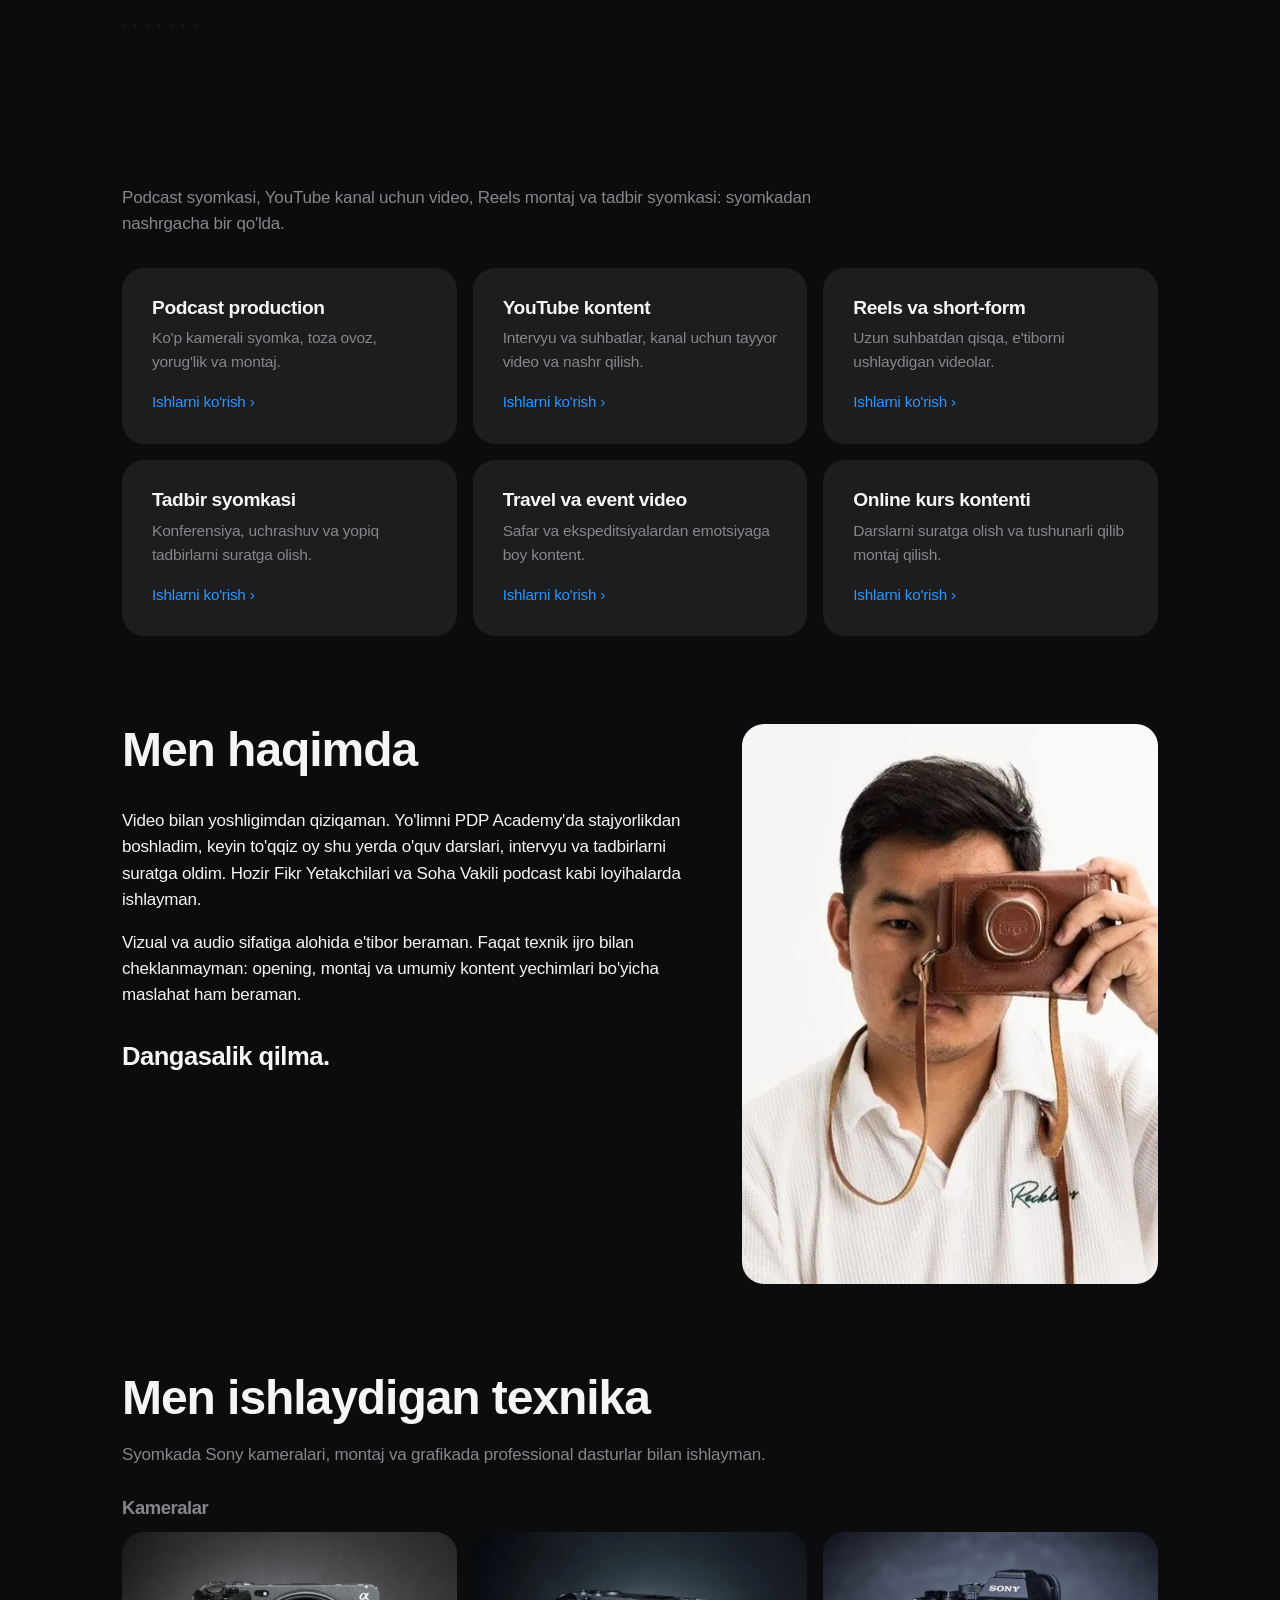
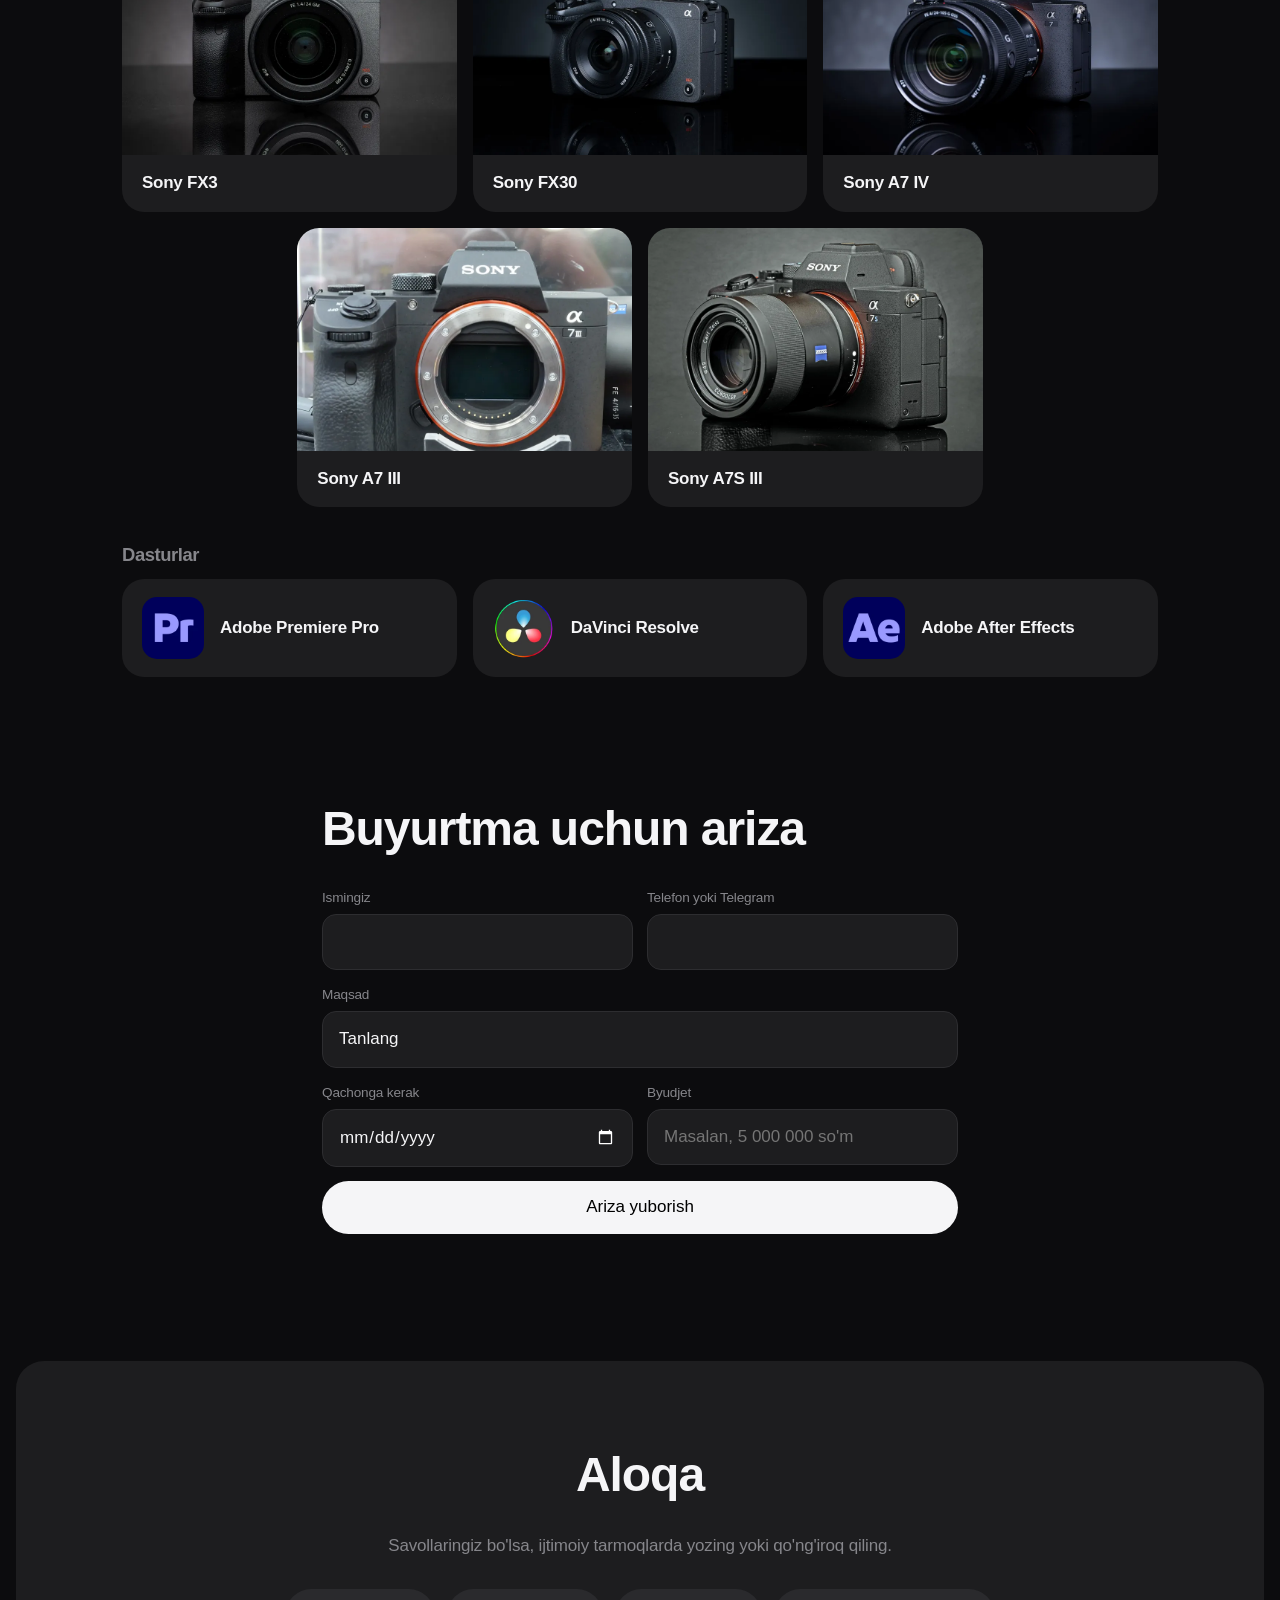
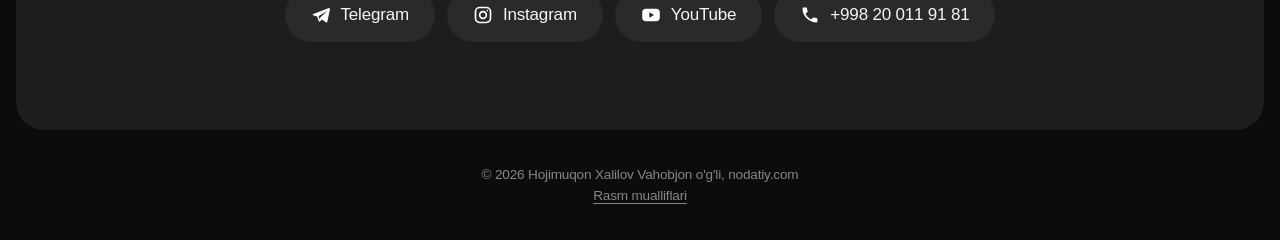
==== commit bd840f7e: "Butun sayt bo'ylab kursor effekti: matn gradienti va kursor ortidan yuradigan nur (fx.css, fx.js)" ====
--- a/index.html
+++ b/index.html
@@ -192,13 +192,9 @@
 @media(max-width:520px){.live{gap:5px;padding:3px 9px 3px 8px;font-size:.72rem}.live small{display:none}.live .sep{display:none}}
 @media(prefers-reduced-motion:reduce){.live .ld{animation:none}}
 .stats .yti{display:inline-block;width:19px;height:13.5px;margin-right:7px;vertical-align:-1.5px}
-@property --r{syntax:"<length>";inherits:false;initial-value:0px}
-@property --h{syntax:"<number>";inherits:false;initial-value:200}
-.stats b{--r:0px;--h:200;background:radial-gradient(circle max(var(--r),.01px) at var(--mx,50%) var(--my,50%),hsl(var(--h) 95% 68%),hsl(calc(var(--h) + 70) 92% 64%) 55%,hsl(calc(var(--h) + 140) 90% 62% / 0) 100%),linear-gradient(currentColor,currentColor);-webkit-background-clip:text;background-clip:text;-webkit-text-fill-color:transparent;transition:--r .5s cubic-bezier(.2,.7,.2,1)}
-.stats b.hot{--r:150px;animation:hueSpin 3.2s linear infinite}
-@keyframes hueSpin{to{--h:560}}
-@media(prefers-reduced-motion:reduce){.stats b.hot{animation:none}}
 </style>
+<link rel="stylesheet" href="/assets/fx.css">
+<script src="/assets/fx.js" defer></script>
 </head>
 <body>
 <header><div class="wrap">
@@ -347,9 +343,6 @@
 $("lbx").onclick=bclose;$("lbp").onclick=()=>bshow(bi-1);$("lbn").onclick=()=>bshow(bi+1);LB.addEventListener("click",e=>{if(e.target===LB)bclose()});
 addEventListener("keydown",e=>{if(LB.hidden)return;if(e.key==="Escape")bclose();else if(e.key==="ArrowLeft"){e.preventDefault();bshow(bi-1)}else if(e.key==="ArrowRight"){e.preventDefault();bshow(bi+1)}});
 LB.addEventListener("touchstart",e=>{bx0=e.changedTouches[0].clientX},{passive:true});LB.addEventListener("touchend",e=>{const d=e.changedTouches[0].clientX-bx0;if(Math.abs(d)>55)bshow(bi+(d<0?1:-1))},{passive:true});
-document.querySelectorAll(".stats>div").forEach(c=>{const b=c.querySelector("b");if(!b)return;
-c.addEventListener("pointermove",e=>{if(e.pointerType!=="mouse")return;const r=b.getBoundingClientRect();b.style.setProperty("--mx",(e.clientX-r.left)+"px");b.style.setProperty("--my",(e.clientY-r.top)+"px");b.classList.add("hot")});
-c.addEventListener("pointerleave",()=>b.classList.remove("hot"))});
 const RM=matchMedia("(prefers-reduced-motion:reduce)").matches,VEL=40;
 const tick=t=>{requestAnimationFrame(tick);const dt=Math.min((t-t0)/1000||0,.1);t0=t;
 if(RM||!vis||document.hidden||mo)return;
--- a/assets/fx.css
+++ b/assets/fx.css
@@ -0,0 +1,10 @@
+@property --r{syntax:"<length>";inherits:false;initial-value:0px}
+@property --h{syntax:"<number>";inherits:false;initial-value:200}
+@keyframes hueSpin{to{--h:560}}
+@keyframes auraHue{to{filter:hue-rotate(360deg)}}
+.fx{--r:0px;--h:200;background:radial-gradient(circle max(var(--r),.01px) at var(--mx,50%) var(--my,50%),hsl(var(--h) 95% 68%),hsl(calc(var(--h) + 70) 92% 64%) 55%,hsl(calc(var(--h) + 140) 90% 62% / 0) 100%),linear-gradient(currentColor,currentColor);-webkit-background-clip:text;background-clip:text;-webkit-text-fill-color:transparent;transition:--r .5s cubic-bezier(.2,.7,.2,1)}
+.fx.hot{--r:150px;animation:hueSpin 3.2s linear infinite}
+.aura{position:fixed;left:0;top:0;width:560px;height:560px;margin:-280px 0 0 -280px;border-radius:50%;pointer-events:none;z-index:-1;opacity:0;transition:opacity .6s;background:radial-gradient(circle,rgba(41,151,255,.17),rgba(175,82,222,.10) 45%,rgba(255,55,95,0) 70%);will-change:transform,filter;animation:auraHue 12s linear infinite}
+.aura.on{opacity:1}
+@media(prefers-reduced-motion:reduce){.fx.hot{animation:none}.aura{display:none}}
+@media(forced-colors:active){.fx{background:none;-webkit-text-fill-color:currentColor}.aura{display:none}}
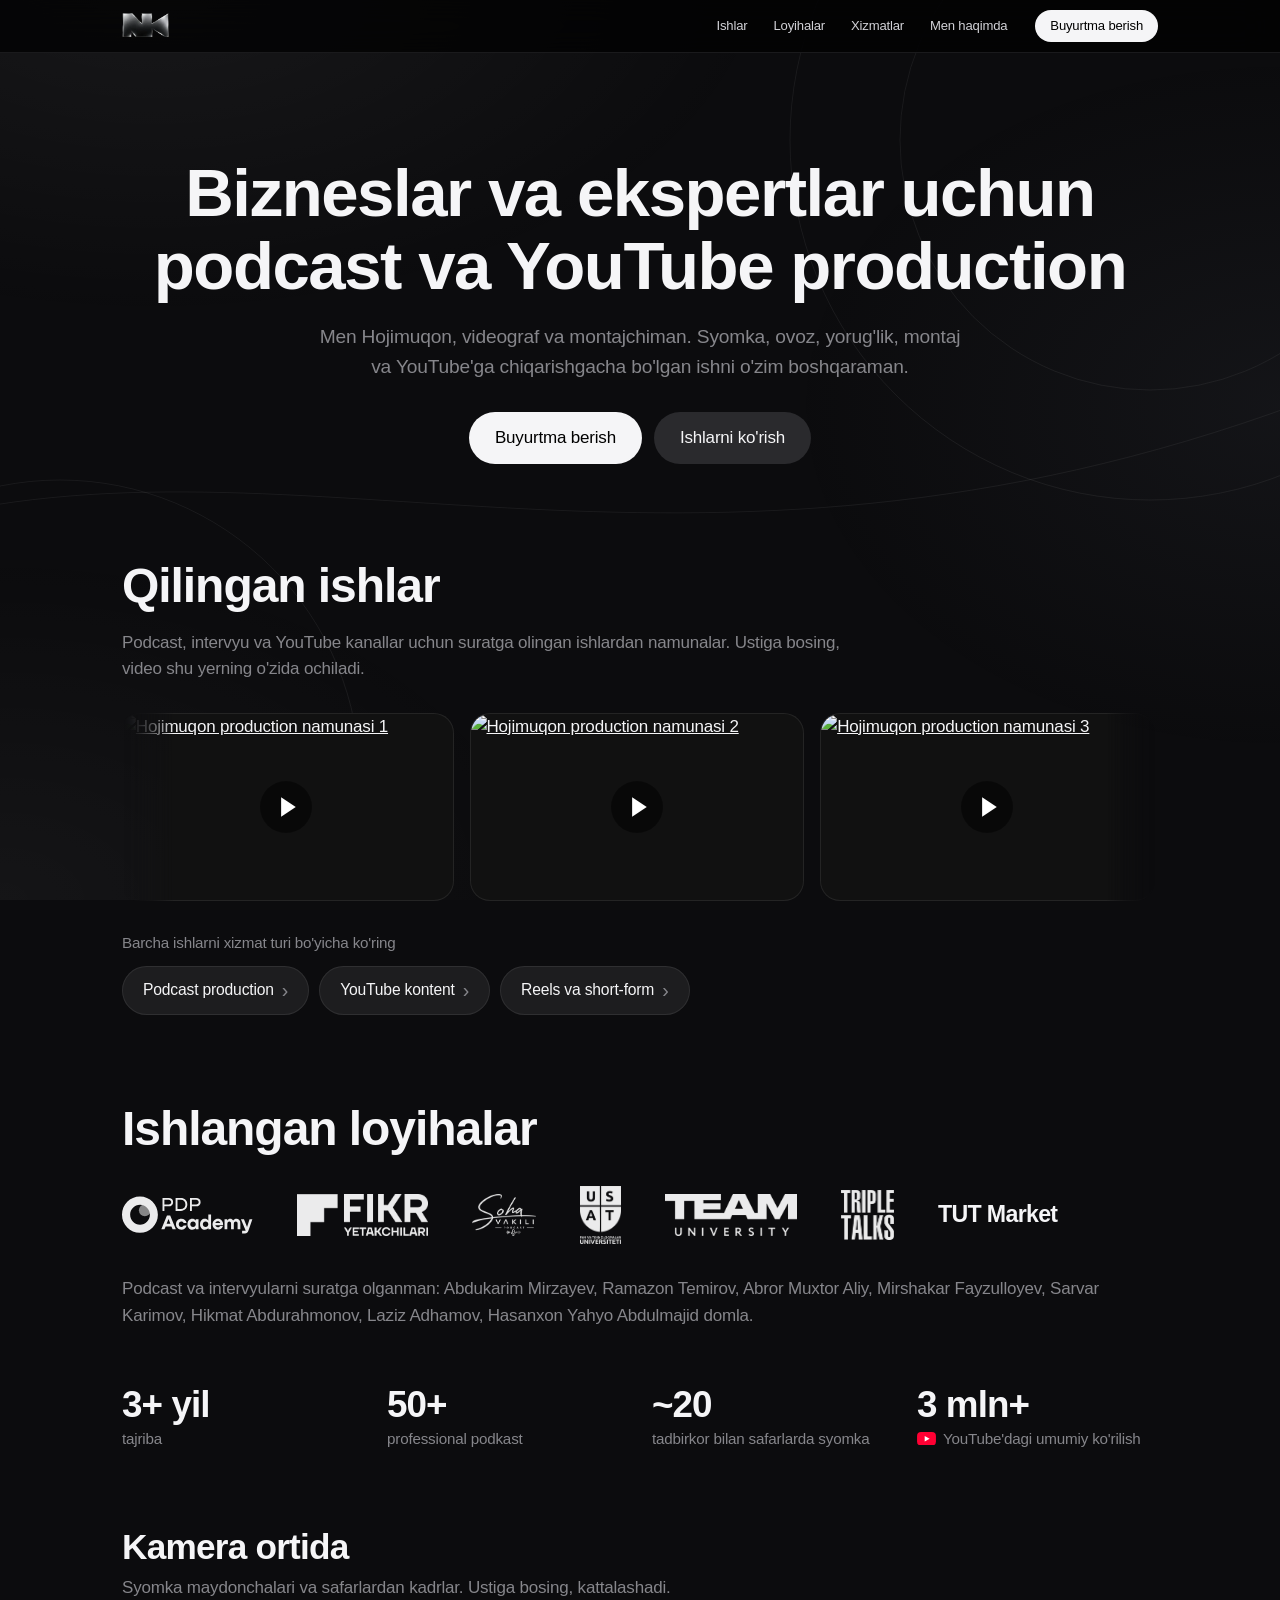
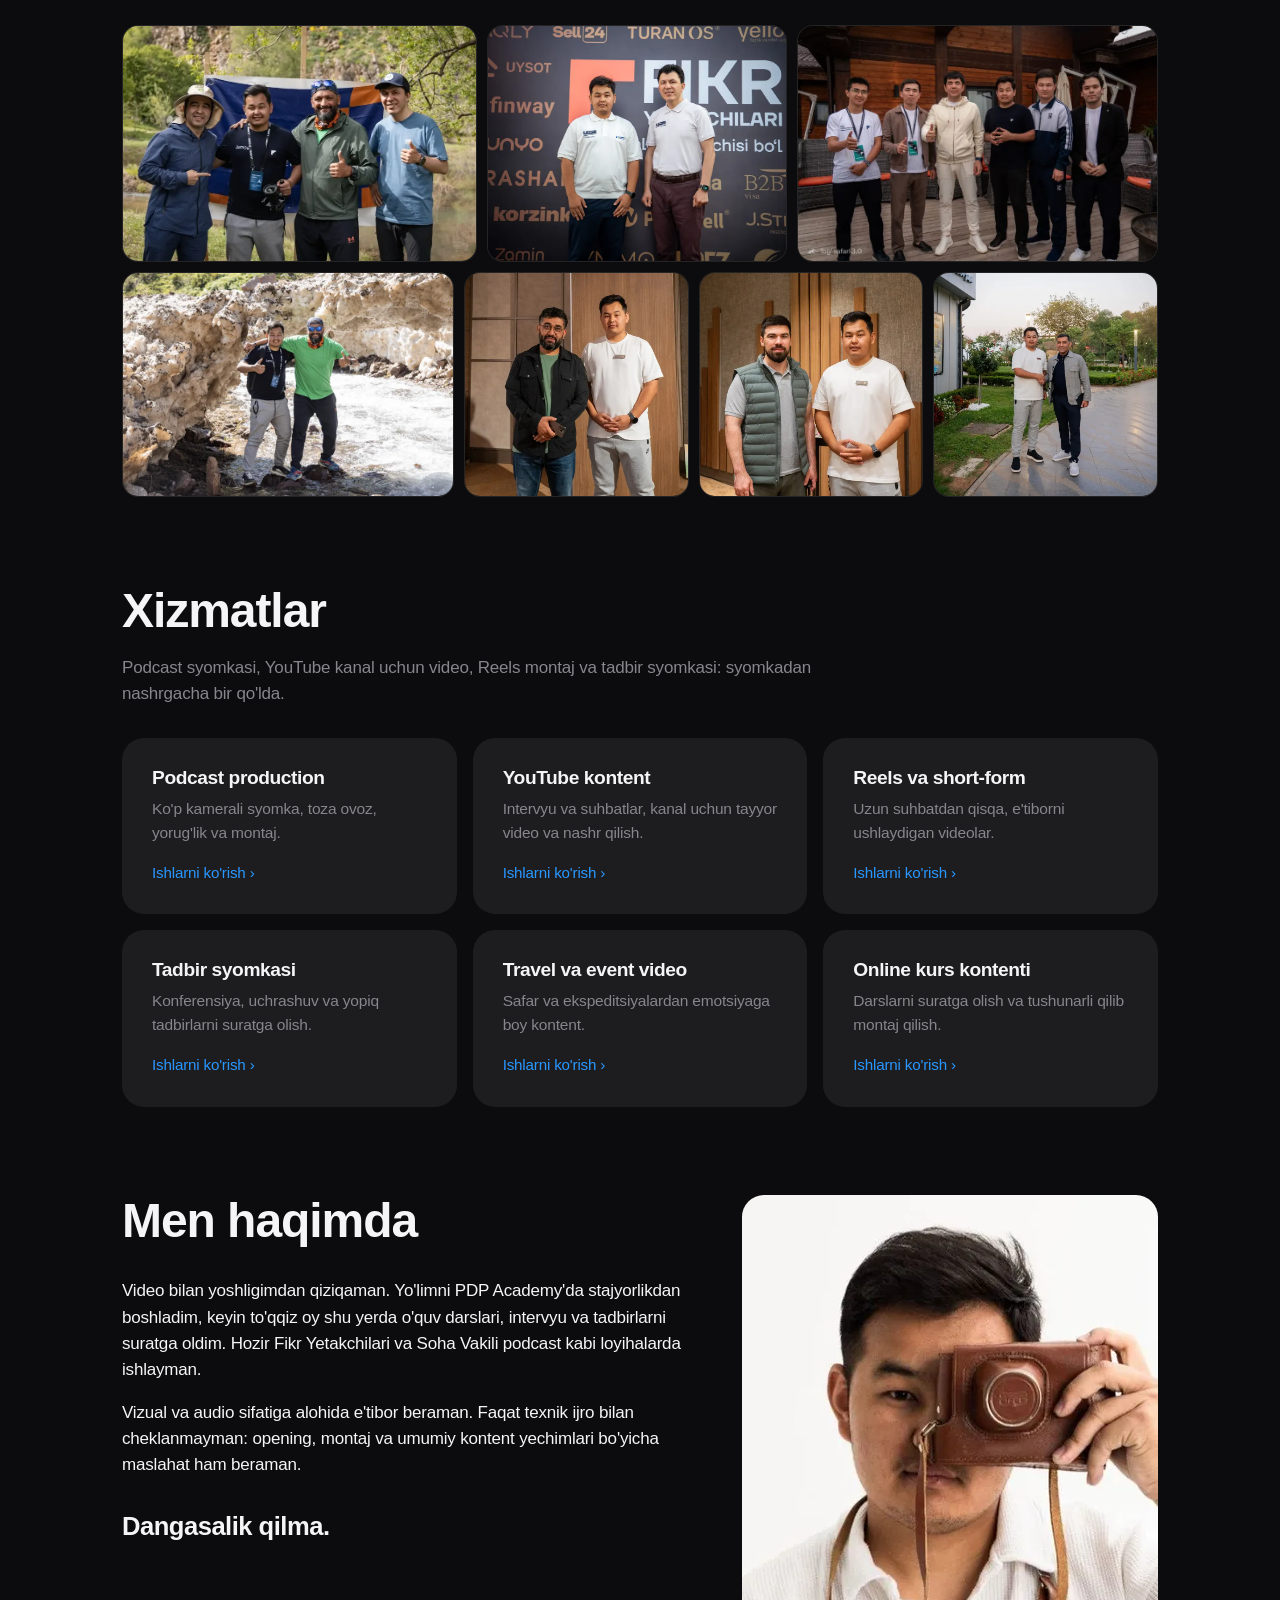
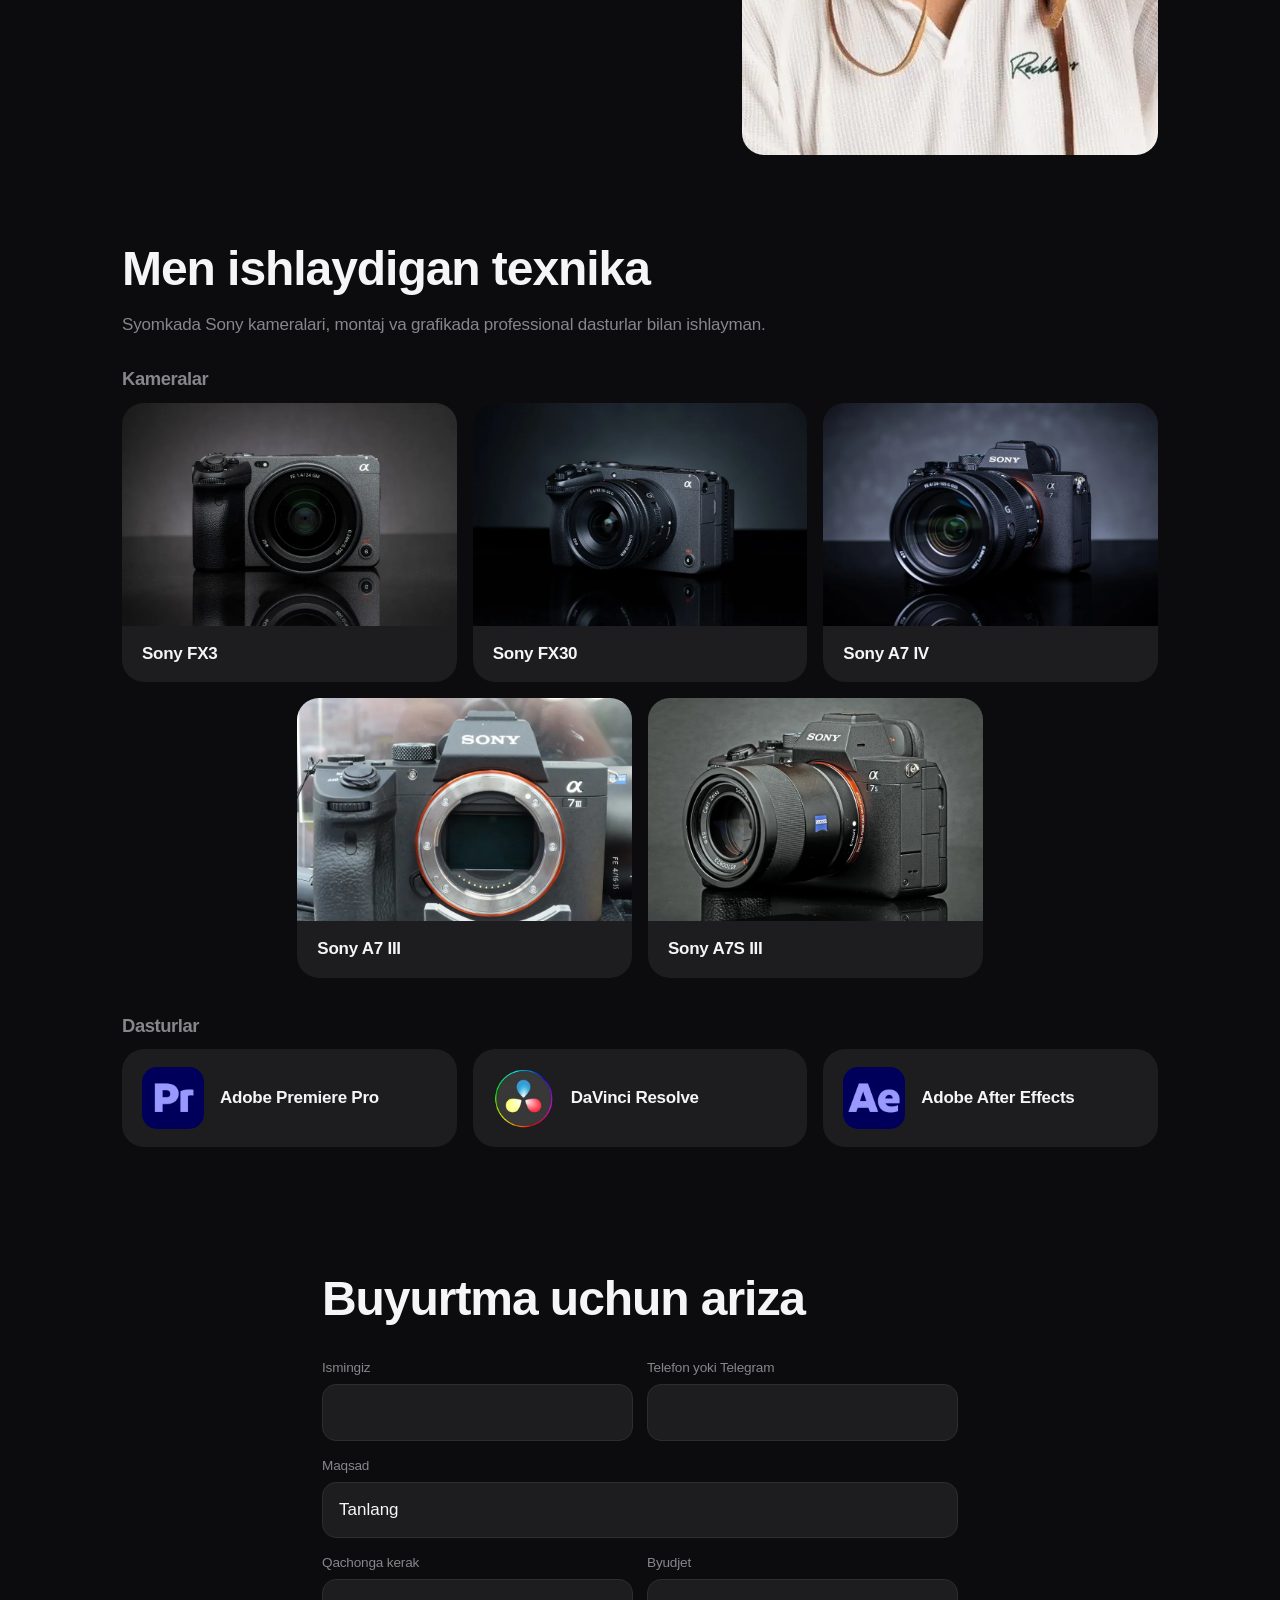
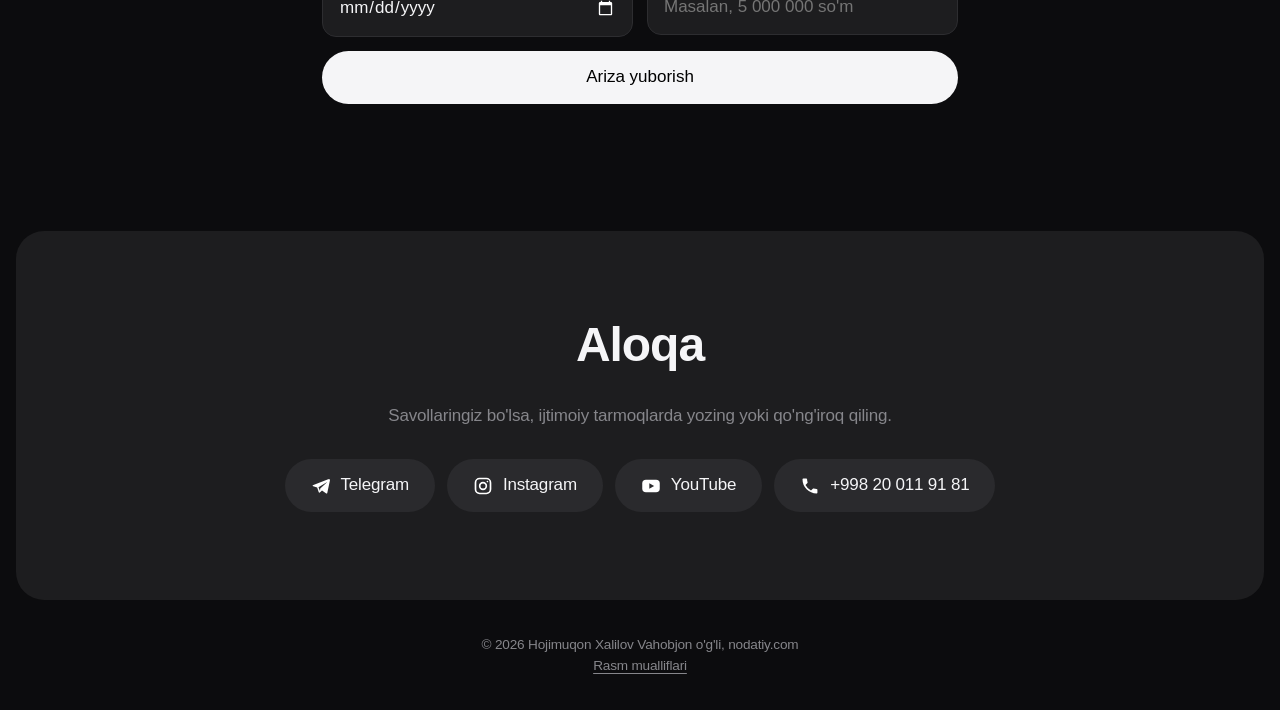
==== commit ddc71347: "Kursor effekti: matn gradienti olib tashlandi, faqat yumshoq fon nuri qoldi (fx.css/js v2)" ====
--- a/index.html
+++ b/index.html
@@ -193,8 +193,8 @@
 @media(prefers-reduced-motion:reduce){.live .ld{animation:none}}
 .stats .yti{display:inline-block;width:19px;height:13.5px;margin-right:7px;vertical-align:-1.5px}
 </style>
-<link rel="stylesheet" href="/assets/fx.css">
-<script src="/assets/fx.js" defer></script>
+<link rel="stylesheet" href="/assets/fx.css?v=2">
+<script src="/assets/fx.js?v=2" defer></script>
 </head>
 <body>
 <header><div class="wrap">
--- a/assets/fx.css
+++ b/assets/fx.css
@@ -1,10 +1,5 @@
-@property --r{syntax:"<length>";inherits:false;initial-value:0px}
-@property --h{syntax:"<number>";inherits:false;initial-value:200}
-@keyframes hueSpin{to{--h:560}}
-@keyframes auraHue{to{filter:hue-rotate(360deg)}}
-.fx{--r:0px;--h:200;background:radial-gradient(circle max(var(--r),.01px) at var(--mx,50%) var(--my,50%),hsl(var(--h) 95% 68%),hsl(calc(var(--h) + 70) 92% 64%) 55%,hsl(calc(var(--h) + 140) 90% 62% / 0) 100%),linear-gradient(currentColor,currentColor);-webkit-background-clip:text;background-clip:text;-webkit-text-fill-color:transparent;transition:--r .5s cubic-bezier(.2,.7,.2,1)}
-.fx.hot{--r:150px;animation:hueSpin 3.2s linear infinite}
-.aura{position:fixed;left:0;top:0;width:560px;height:560px;margin:-280px 0 0 -280px;border-radius:50%;pointer-events:none;z-index:-1;opacity:0;transition:opacity .6s;background:radial-gradient(circle,rgba(41,151,255,.17),rgba(175,82,222,.10) 45%,rgba(255,55,95,0) 70%);will-change:transform,filter;animation:auraHue 12s linear infinite}
+@keyframes auraHue{0%{filter:hue-rotate(-30deg)}100%{filter:hue-rotate(50deg)}}
+.aura{position:fixed;left:0;top:0;width:620px;height:620px;margin:-310px 0 0 -310px;border-radius:50%;pointer-events:none;z-index:-1;opacity:0;transition:opacity .8s;background:radial-gradient(circle,rgba(70,130,255,.11),rgba(130,100,230,.06) 45%,rgba(70,130,255,0) 70%);will-change:transform,filter;animation:auraHue 9s ease-in-out infinite alternate}
 .aura.on{opacity:1}
-@media(prefers-reduced-motion:reduce){.fx.hot{animation:none}.aura{display:none}}
-@media(forced-colors:active){.fx{background:none;-webkit-text-fill-color:currentColor}.aura{display:none}}
+@media(prefers-reduced-motion:reduce){.aura{display:none}}
+@media(forced-colors:active){.aura{display:none}}
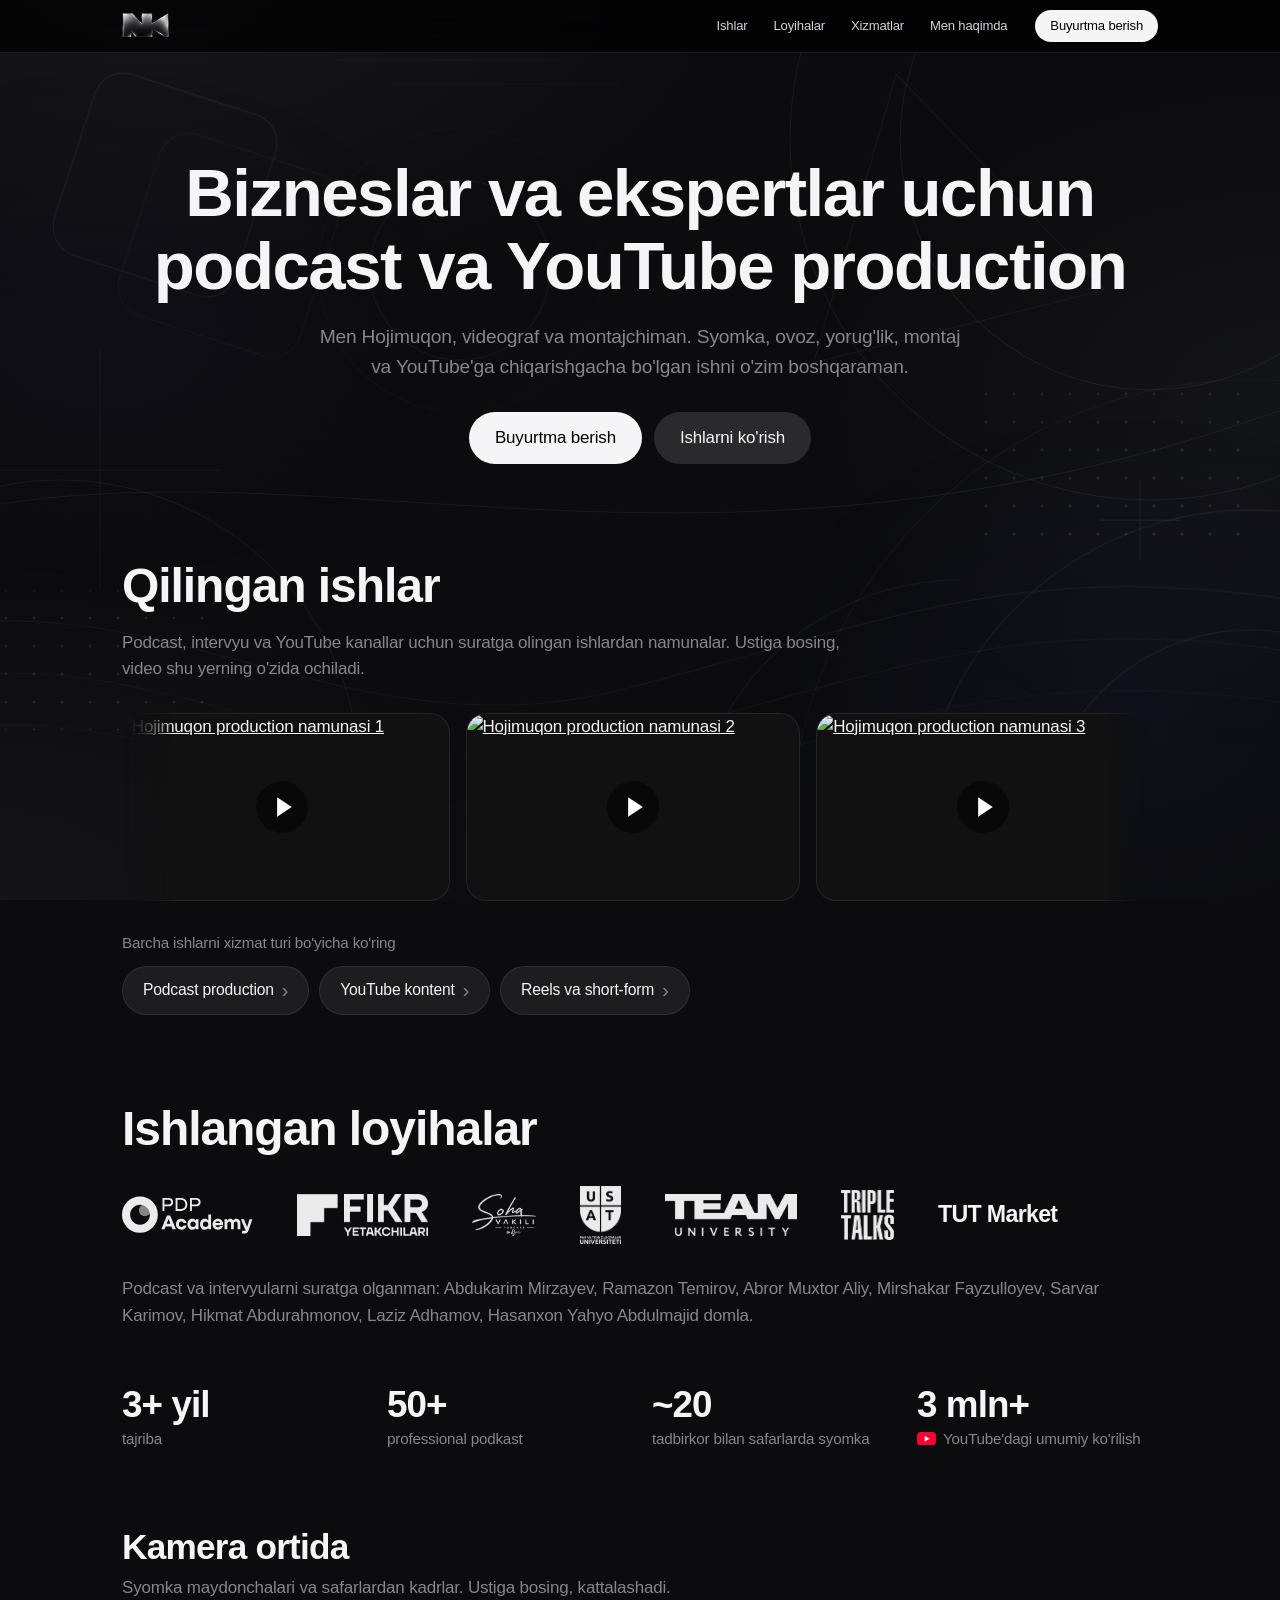
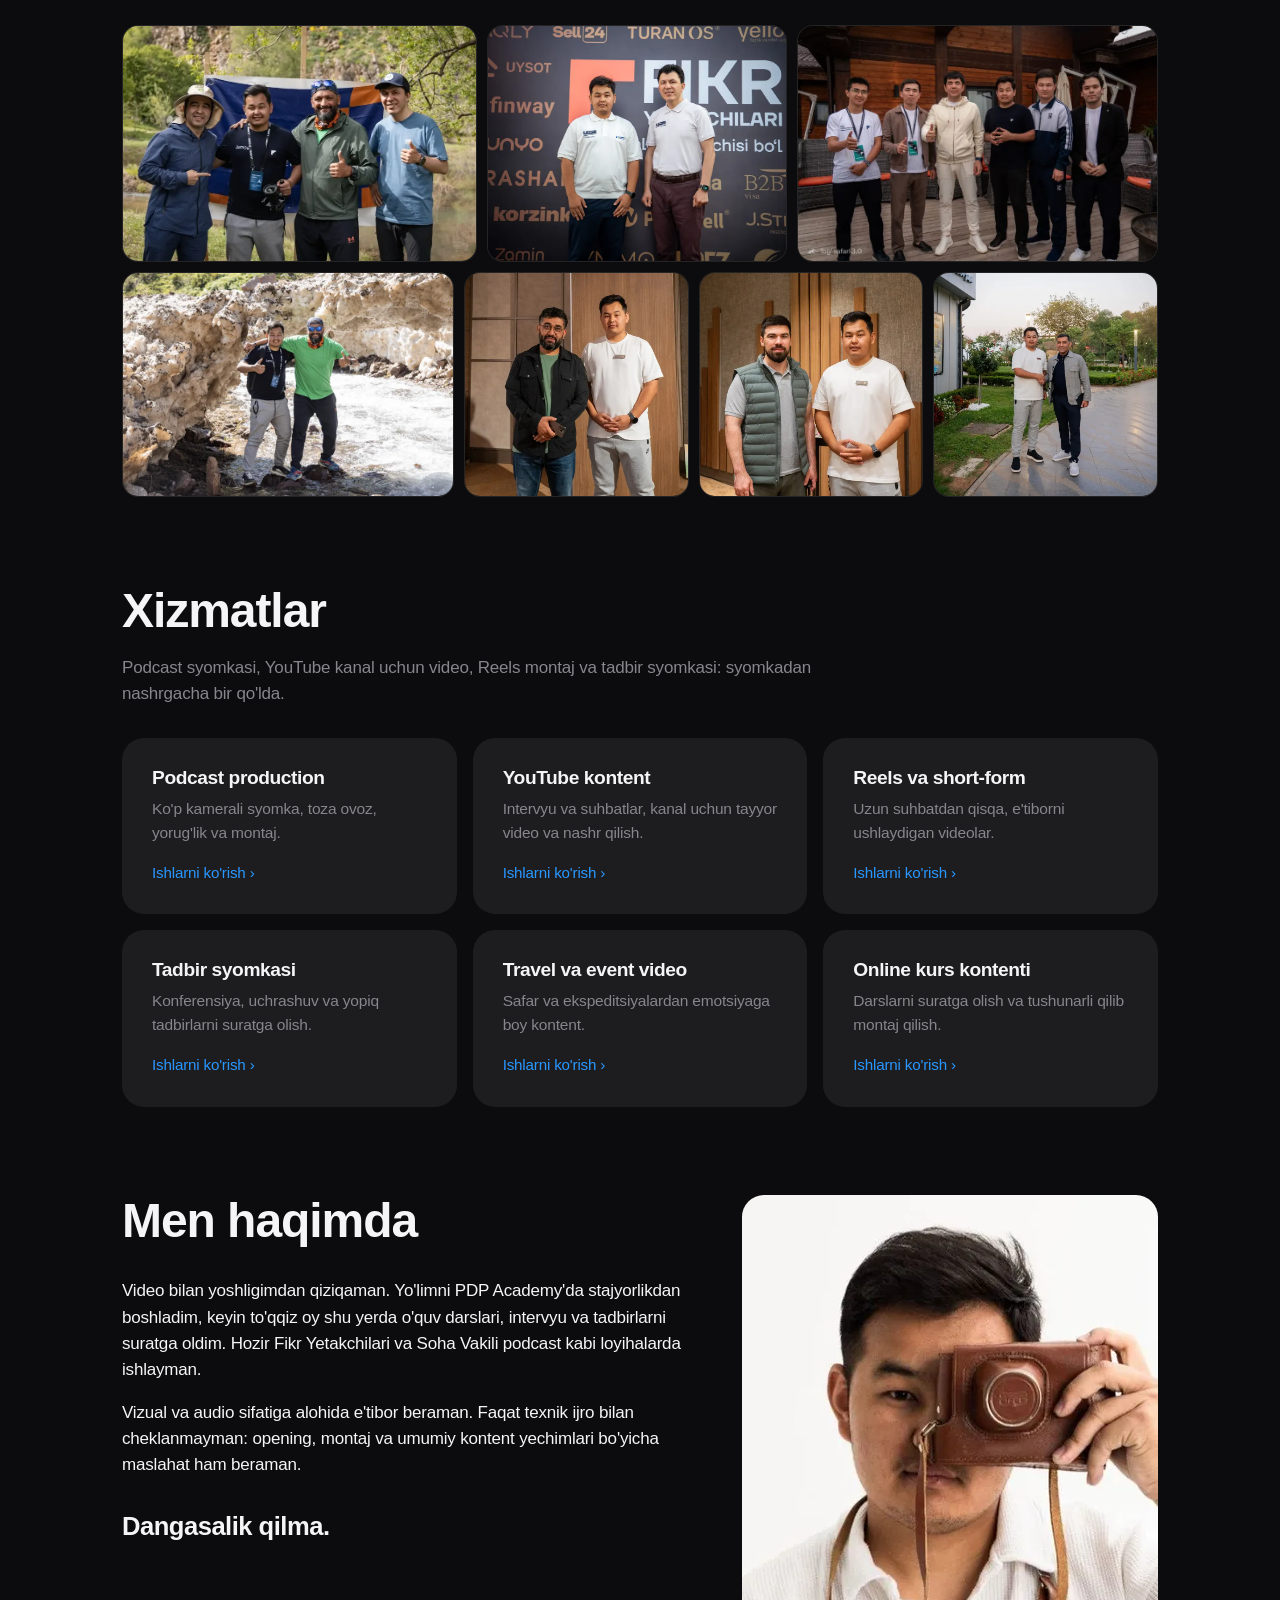
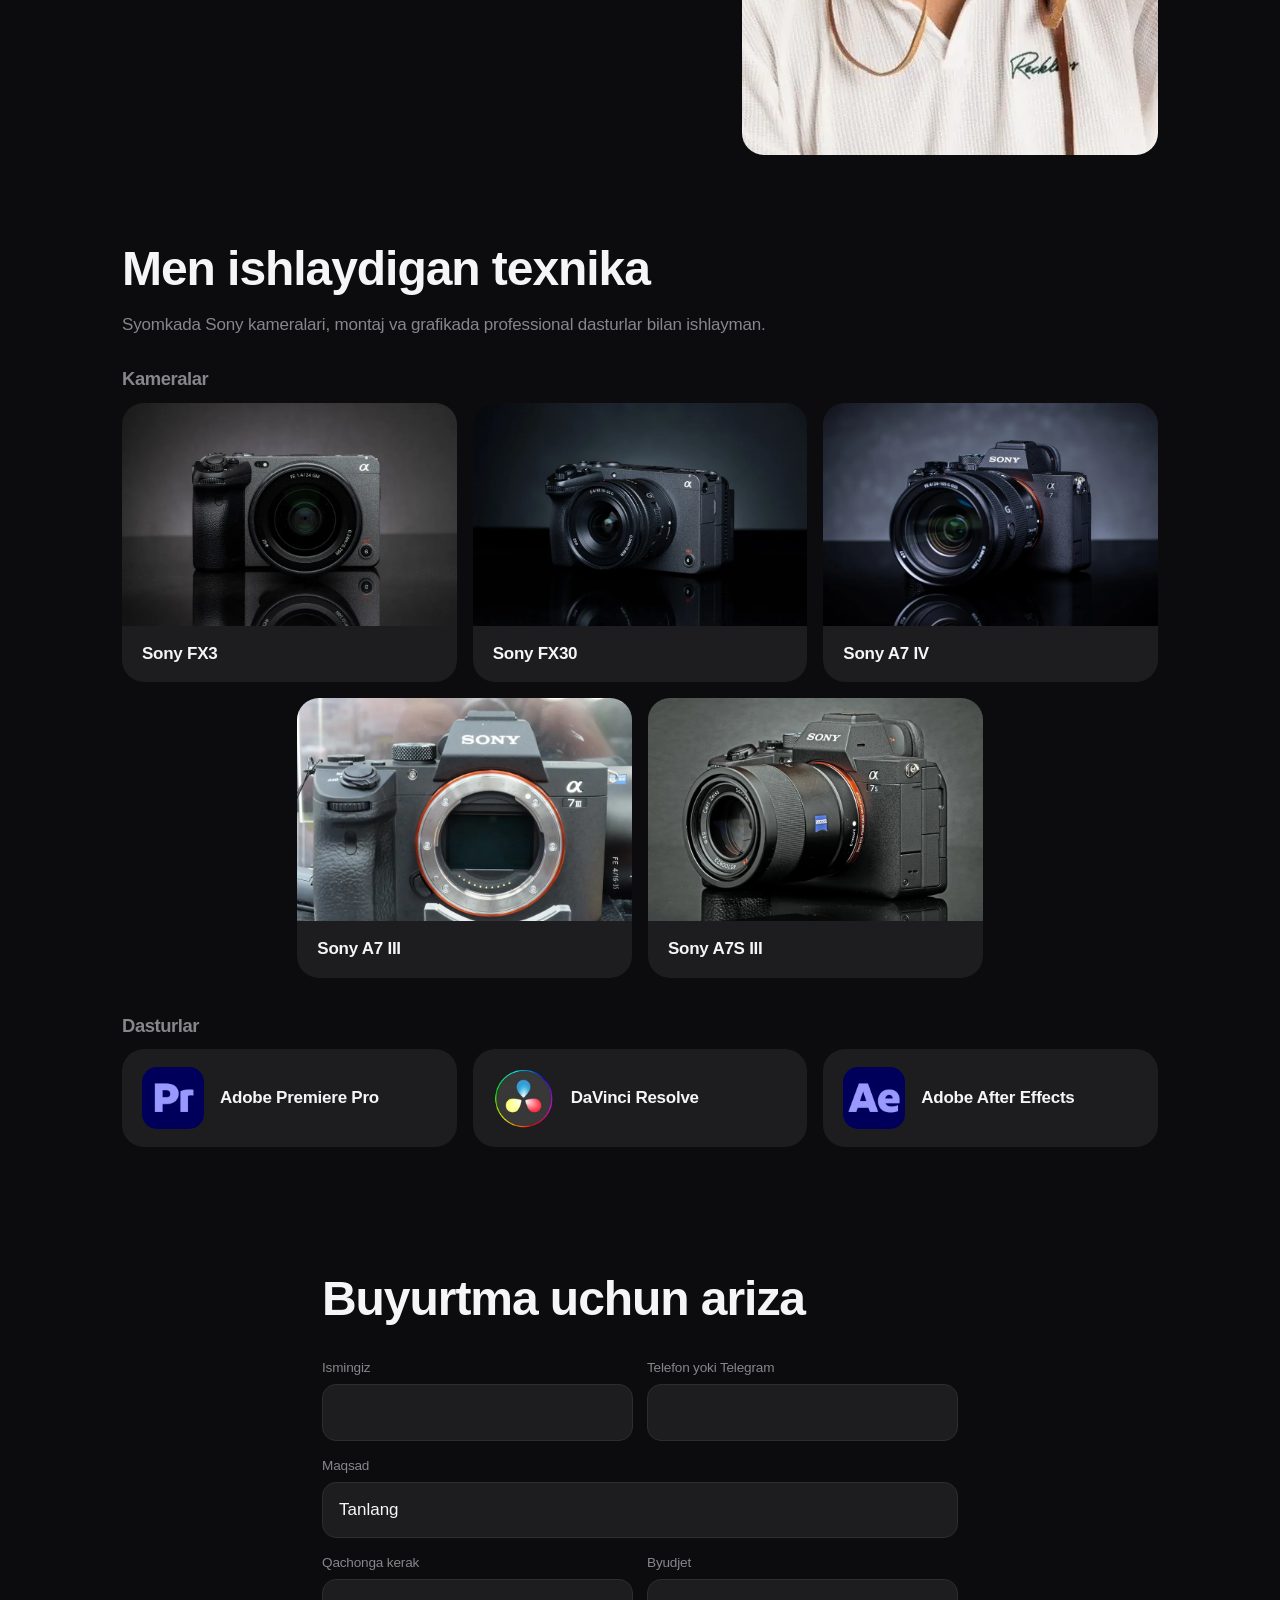
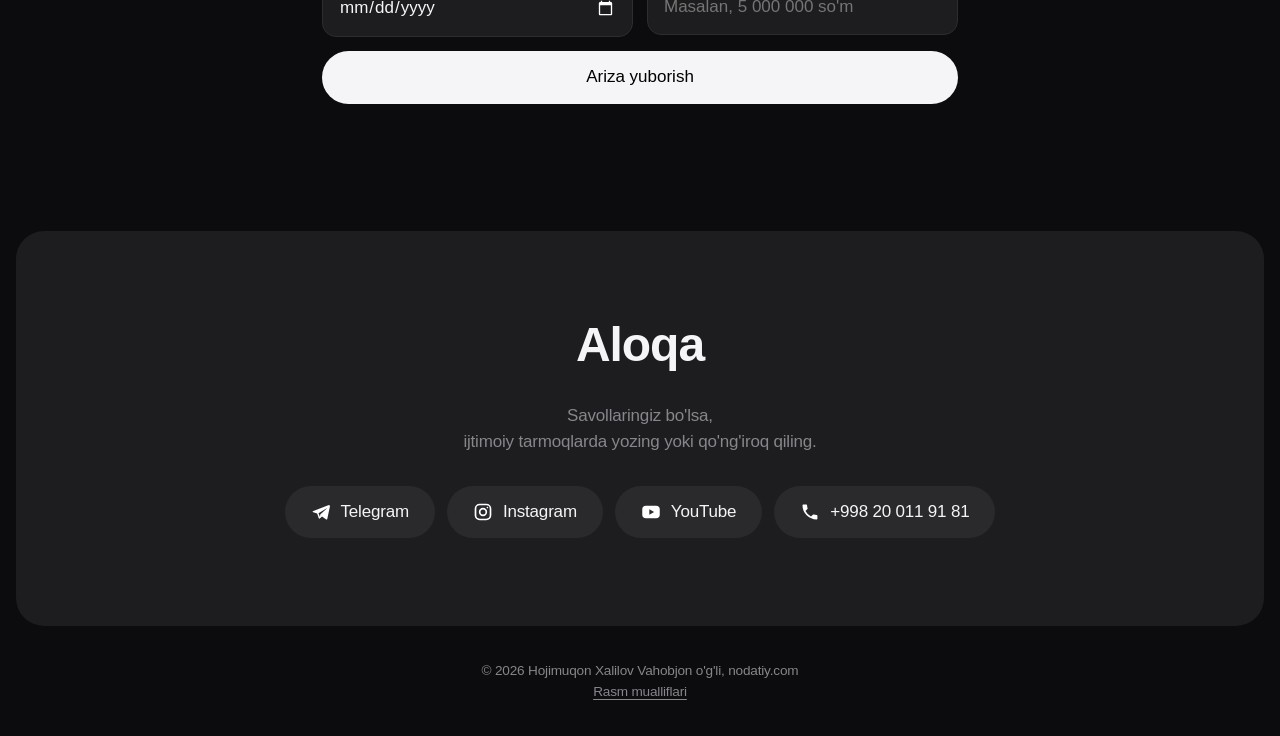
==== commit 3153d2ce: "Fonga abstrakt elementlar qatlami (fx.css v3); kontakt matni ikki qatorda" ====
--- a/index.html
+++ b/index.html
@@ -193,7 +193,7 @@
 @media(prefers-reduced-motion:reduce){.live .ld{animation:none}}
 .stats .yti{display:inline-block;width:19px;height:13.5px;margin-right:7px;vertical-align:-1.5px}
 </style>
-<link rel="stylesheet" href="/assets/fx.css?v=2">
+<link rel="stylesheet" href="/assets/fx.css?v=3">
 <script src="/assets/fx.js?v=2" defer></script>
 </head>
 <body>
@@ -298,7 +298,7 @@
 
 <section id="aloqa"><div class="wrap">
 <h2>Aloqa</h2>
-<p>Savollaringiz bo'lsa, ijtimoiy tarmoqlarda yozing yoki qo'ng'iroq qiling.</p>
+<p>Savollaringiz bo'lsa,<br>ijtimoiy tarmoqlarda yozing yoki qo'ng'iroq qiling.</p>
 <div class="btns">
 <a class="btn" href="https://t.me/Hojimuqonn"><svg viewBox="0 0 24 24" fill="#fff"><path d="M21.4 3.6 2.9 10.7c-1.3.5-1.2 1.2-.2 1.5l4.7 1.5 1.8 5.5c.2.6.4.8.8.8s.6-.2.9-.5l2.3-2.2 4.7 3.5c.9.5 1.5.2 1.7-.8l3.1-14.6c.3-1.2-.5-1.8-1.3-1.3zM9 13.6l9.4-5.9c.4-.3.8-.1.5.2l-7.8 7-.3 3.2z"/></svg>Telegram</a>
 <a class="btn" href="https://www.instagram.com/nodatiy/"><svg viewBox="0 0 24 24" fill="none" stroke="#fff" stroke-width="2"><rect x="3" y="3" width="18" height="18" rx="5"/><circle cx="12" cy="12" r="4"/><circle cx="17.3" cy="6.7" r="1" fill="#fff" stroke="none"/></svg>Instagram</a>
--- a/assets/fx.css
+++ b/assets/fx.css
@@ -3,3 +3,7 @@
 .aura.on{opacity:1}
 @media(prefers-reduced-motion:reduce){.aura{display:none}}
 @media(forced-colors:active){.aura{display:none}}
+@keyframes drift2{from{transform:translate3d(0,0,0) rotate(0deg) scale(1.03)}to{transform:translate3d(-1.2%,1.6%,0) rotate(1.4deg) scale(1.06)}}
+body::after{content:"";position:fixed;inset:0;z-index:-1;pointer-events:none;background:url("data:image/svg+xml,%3Csvg xmlns='http://www.w3.org/2000/svg' viewBox='0 0 1440 900' fill='none'%3E%3Cdefs%3E%3Cpattern id='d' width='28' height='28' patternUnits='userSpaceOnUse'%3E%3Ccircle cx='2' cy='2' r='1.3' fill='white' fill-opacity='.11'/%3E%3C/pattern%3E%3C/defs%3E%3Cg stroke='white' stroke-opacity='.06'%3E%3Ccircle cx='1330' cy='840' r='210'/%3E%3Ccircle cx='1330' cy='840' r='330'/%3E%3Ccircle cx='1330' cy='840' r='460' stroke-opacity='.04'/%3E%3Crect x='150' y='90' width='190' height='190' rx='30' transform='rotate(18 245 185)'/%3E%3Crect x='215' y='150' width='190' height='190' rx='30' transform='rotate(18 310 245)' stroke-opacity='.035'/%3E%3Cpath d='M-40 640C220 560 420 760 700 690S1120 540 1480 620'/%3E%3Cpath d='M-40 692C220 612 420 812 700 742S1120 592 1480 672' stroke-opacity='.042'/%3E%3Cpath d='M-40 744C220 664 420 864 700 794S1120 644 1480 724' stroke-opacity='.03'/%3E%3Cpath d='M1010 70L1160 330H860Z' transform='rotate(-14 1010 210)'/%3E%3Cpath d='M60 470H300M180 350V590' stroke-opacity='.05'/%3E%3Cpath d='M1180 520H1260M1220 480V560' stroke-opacity='.07'/%3E%3Cpath d='M420 60L640 60' stroke-opacity='.05'/%3E%3Cpath d='M470 84L700 84' stroke-opacity='.035'/%3E%3C/g%3E%3Cg stroke='%236e8cff' stroke-opacity='.10'%3E%3Ccircle cx='540' cy='270' r='90'/%3E%3Ccircle cx='540' cy='270' r='142' stroke-opacity='.05'/%3E%3Cpath d='M770 850A270 270 0 0 1 1040 580'/%3E%3C/g%3E%3Crect x='1040' y='380' width='280' height='170' fill='url(%23d)'/%3E%3Crect x='70' y='590' width='224' height='140' fill='url(%23d)'/%3E%3C/svg%3E") center/cover no-repeat,radial-gradient(560px 420px at 88% 78%,rgba(90,120,255,.05),transparent 70%),radial-gradient(520px 380px at 8% 36%,rgba(150,110,255,.04),transparent 70%);animation:drift2 42s ease-in-out infinite alternate;will-change:transform}
+@media(prefers-reduced-motion:reduce){body::after{animation:none}}
+@media(forced-colors:active){body::after{display:none}}
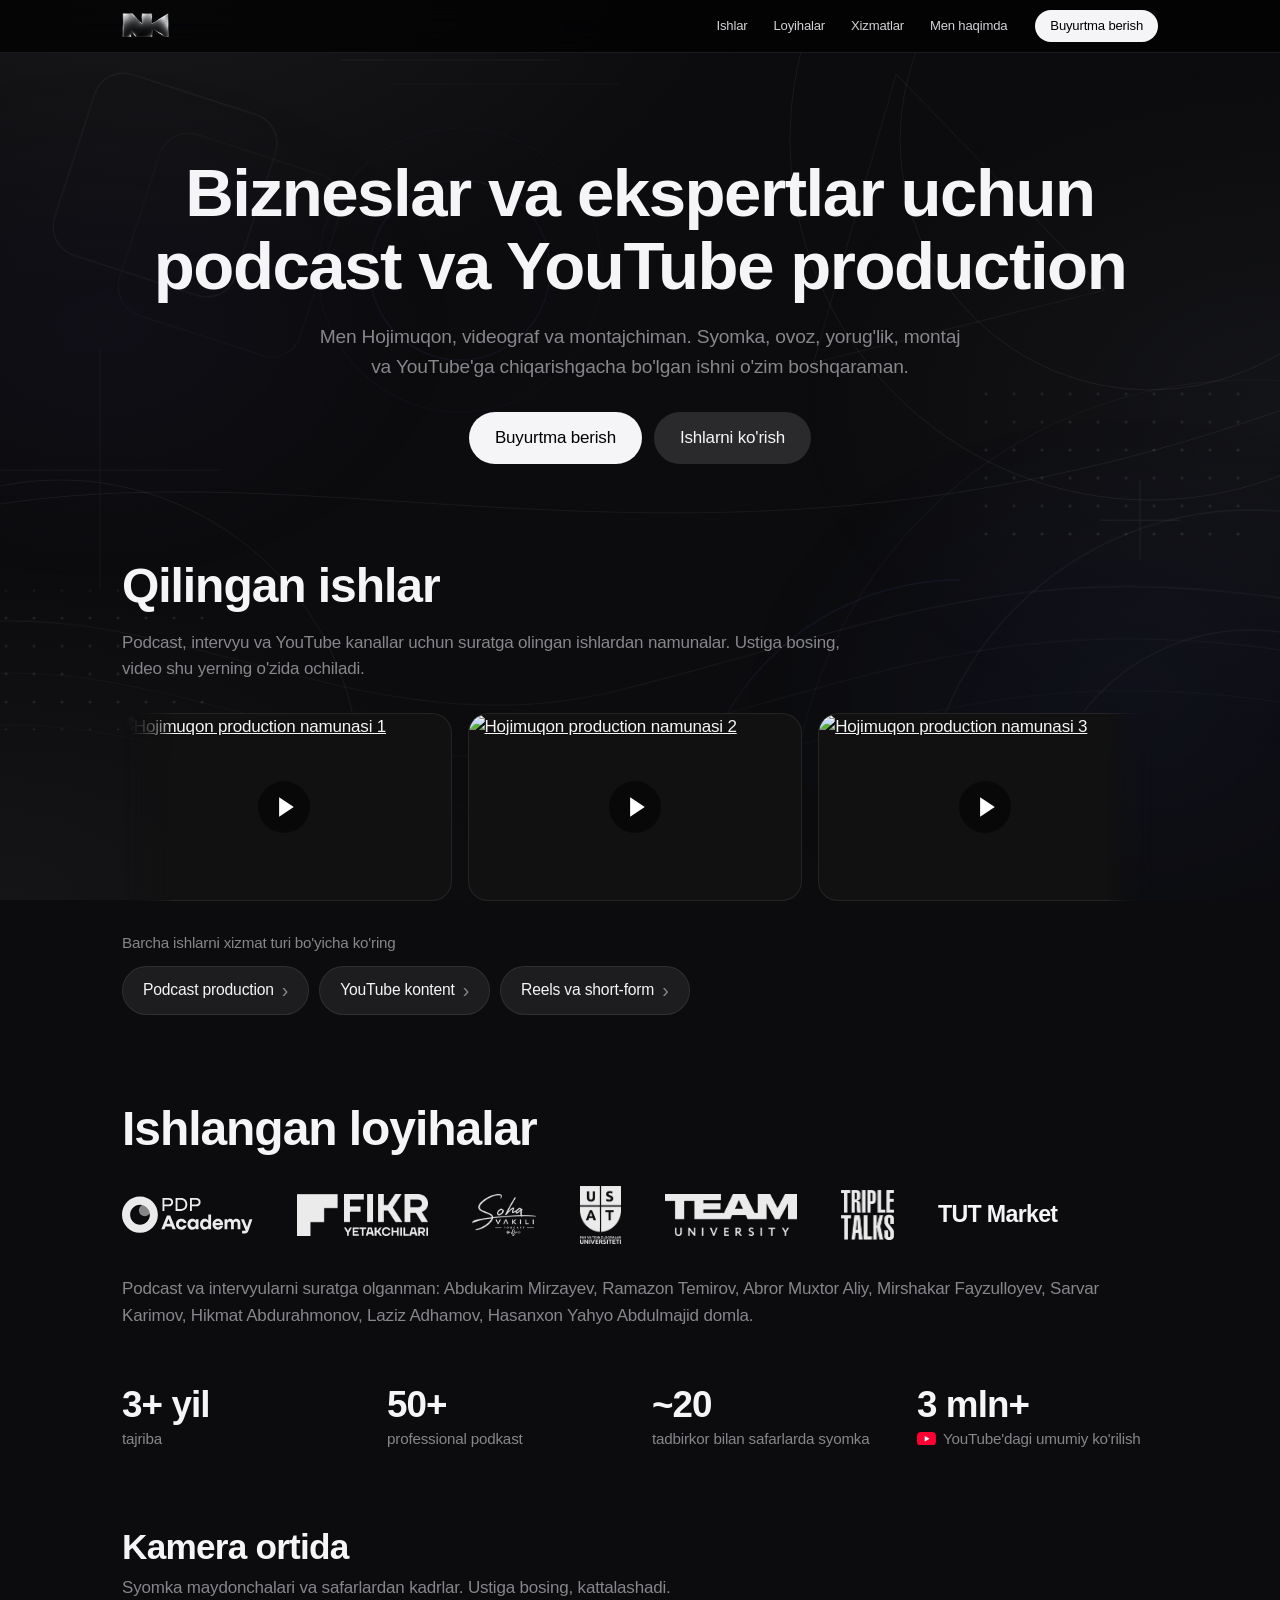
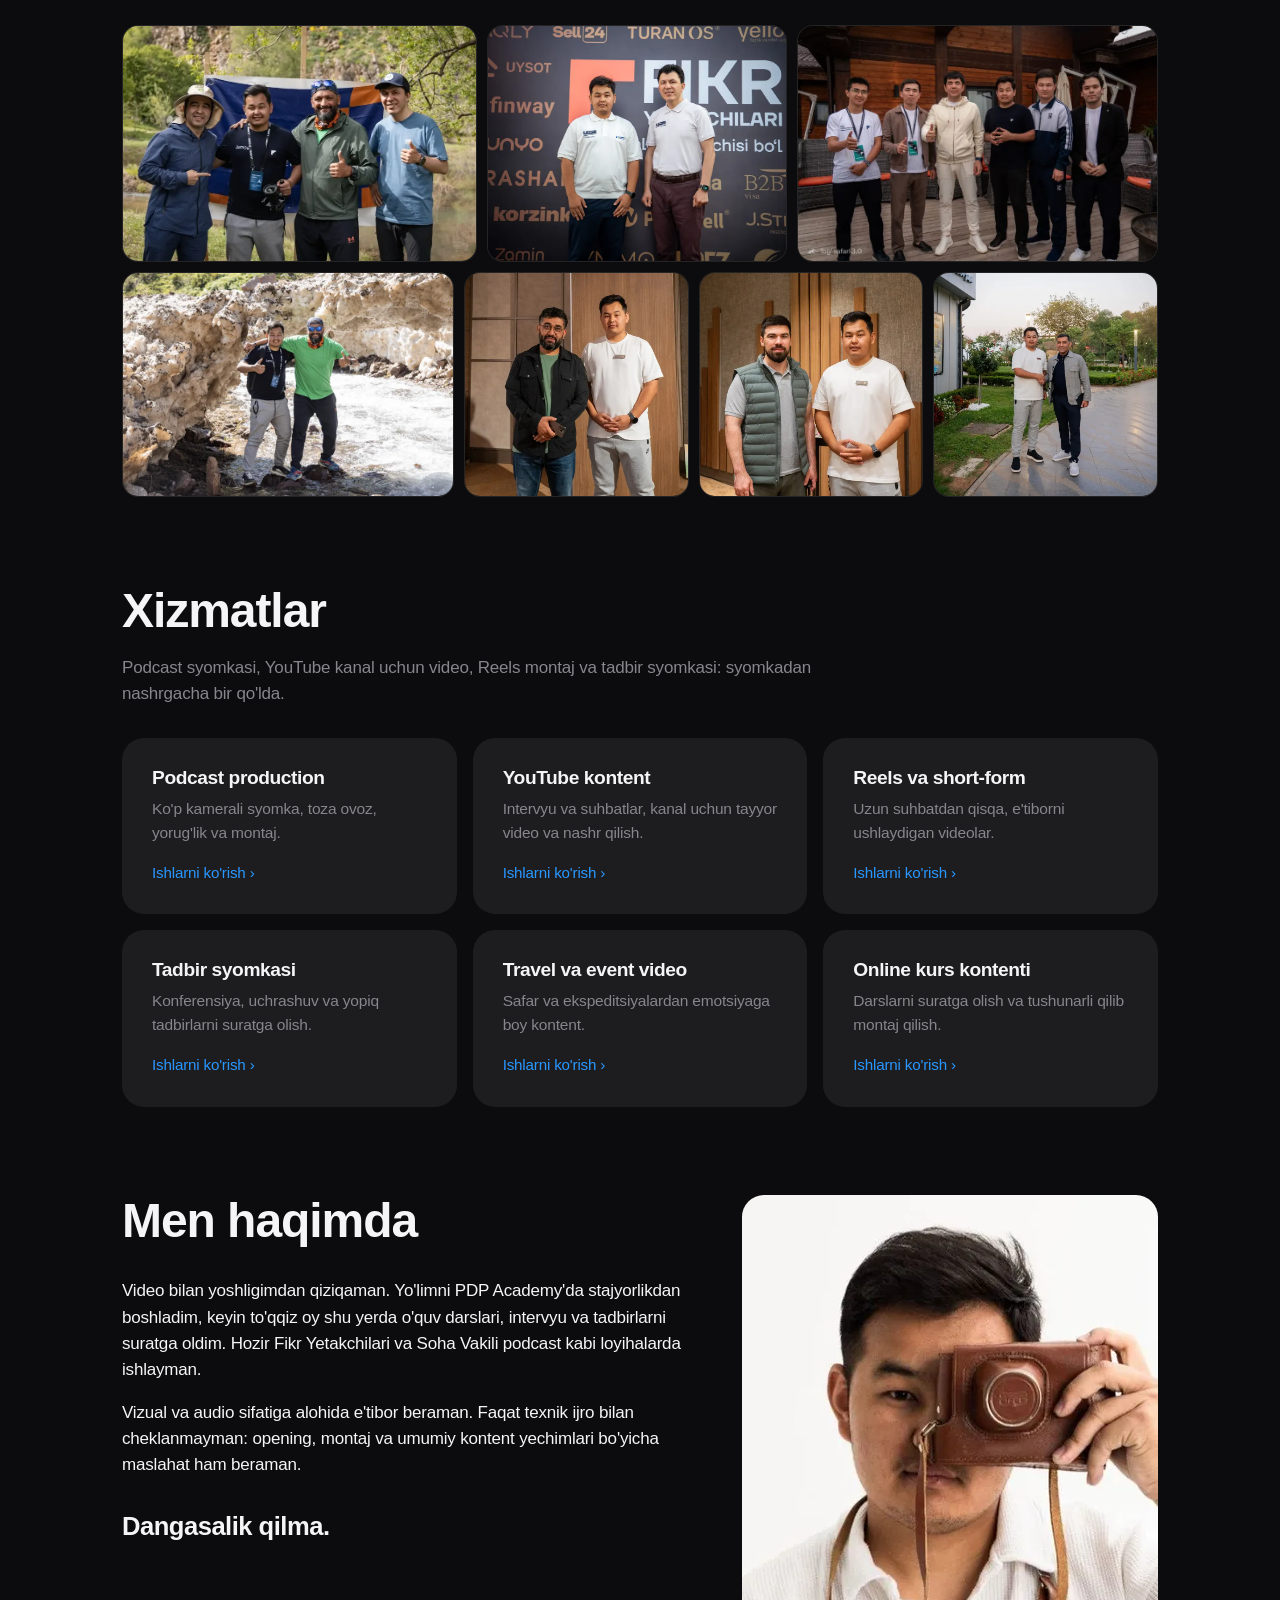
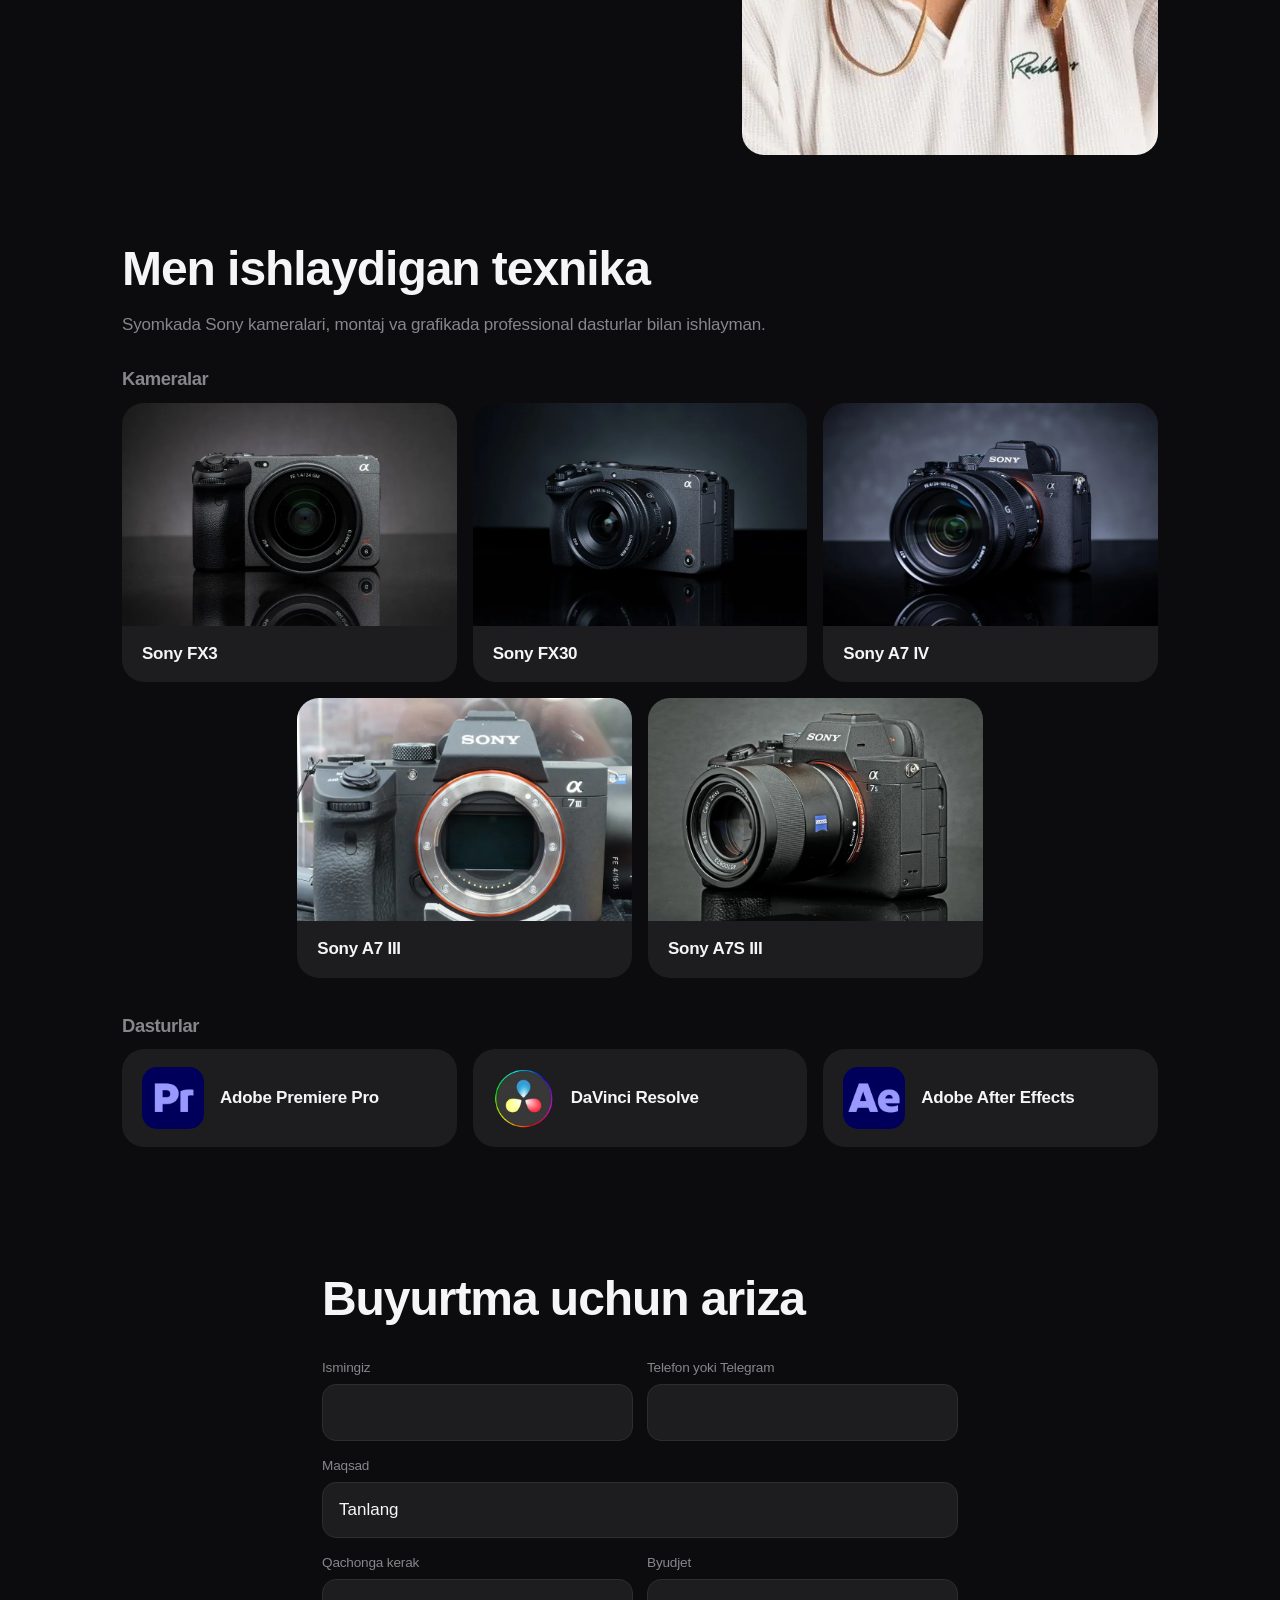
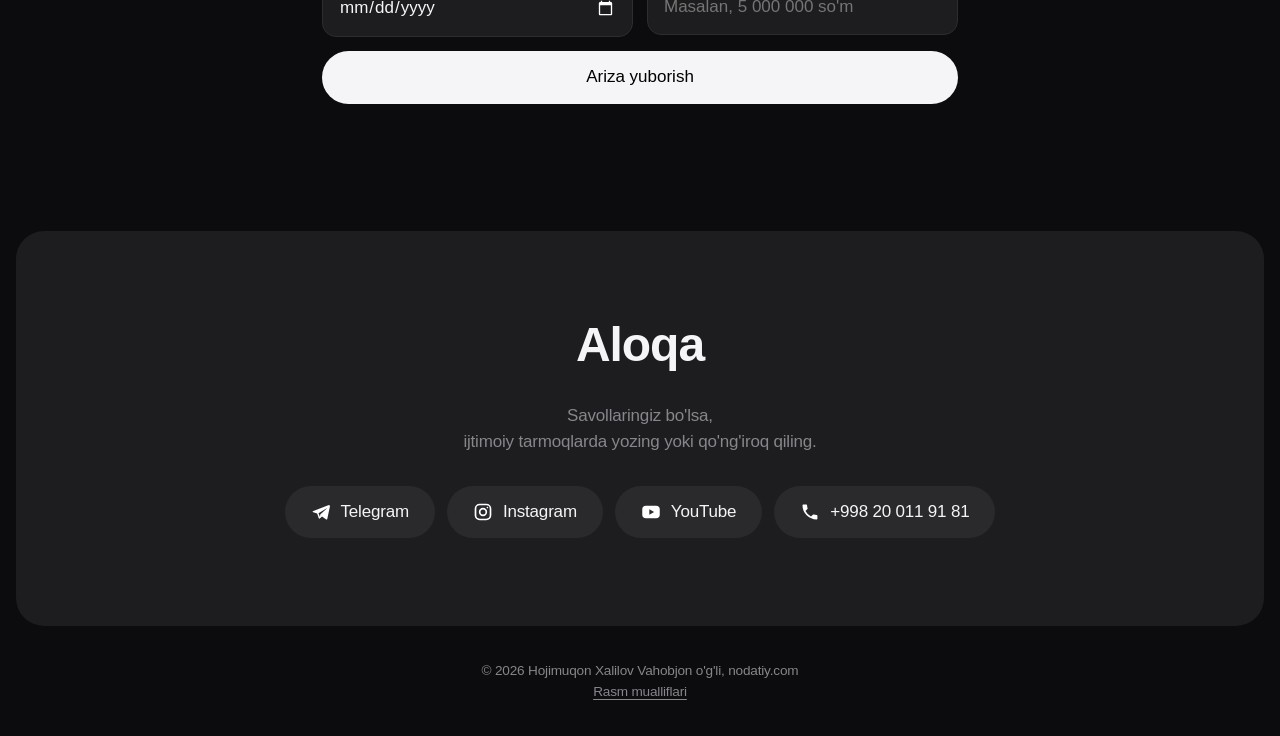
==== commit 88446c4b: "Buyurtma formasi: yuborilganda mushak (feyerverk), 3 soniyadan keyin Telegram'ga o'tish" ====
--- a/index.html
+++ b/index.html
@@ -356,11 +356,35 @@
 w.addEventListener("click",()=>{try{w.showPicker()}catch(_){}});
 const X={"podcast-production":"Podcast production","youtube-kontent":"YouTube kanal uchun video","reels-short-form":"Reels va short-form","tadbir-syomkasi":"Tadbir yoki safar syomkasi","travel-event-video":"Tadbir yoki safar syomkasi","online-kurs-kontenti":"Online kurs kontenti"},xq=new URLSearchParams(location.search).get("x");if(xq&&X[xq])$("g").value=X[xq];
 const fd=s=>{const p=s.split("-");return +p[2]+"-"+MO[+p[1]-1]+", "+p[0]};
-f.onsubmit=async e=>{e.preventDefault();const d=new FormData(f);if(d.get("website"))return;d.set("when",fd(d.get("when")));
-if(!SHEET_URL){const m=`Assalomu alaykum! Saytingiz orqali buyurtma qoldirmoqchiman.\n\n👤 Ism: ${d.get("name")}\n📞 Aloqa: ${d.get("contact")}\n🎯 Maqsad: ${d.get("goal")}\n📅 Qachonga: ${d.get("when")}\n💰 Byudjet: ${d.get("budget")}`;location.href="https://t.me/Hojimuqonn?text="+encodeURIComponent(m);return}
-msg.textContent="Yuborilmoqda...";
-try{await fetch(SHEET_URL,{method:"POST",mode:"no-cors",body:new URLSearchParams(d)});f.reset();msg.textContent="Rahmat! Arizangiz qabul qilindi, tez orada bog'lanaman."}
-catch(_){msg.textContent="Yuborib bo'lmadi. Telegram orqali yozing: @Hojimuqonn"}};
+const btn=f.querySelector("button[type=submit]");let busy=false;
+function fireworks(){
+if(matchMedia("(prefers-reduced-motion:reduce)").matches)return;
+const cv=document.createElement("canvas");cv.setAttribute("aria-hidden","true");cv.style.cssText="position:fixed;inset:0;width:100%;height:100%;pointer-events:none;z-index:200;transition:opacity .5s";document.body.appendChild(cv);
+const cx=cv.getContext("2d"),dpr=Math.min(devicePixelRatio||1,2);let W=0,H=0;
+const rs=()=>{W=innerWidth;H=innerHeight;cv.width=W*dpr;cv.height=H*dpr;cx.setTransform(dpr,0,0,dpr,0,0)};rs();addEventListener("resize",rs);
+const rk=[],pt=[],T0=performance.now(),at=[0,260,620,980,1340,1700,2060,2420];let ni=0;
+const launch=()=>{const x1=W*(.12+Math.random()*.76);rk.push({x0:x1+(Math.random()-.5)*120,x1,y1:H*(.14+Math.random()*.34),s:performance.now(),d:620+Math.random()*180,h:Math.random()*360})};
+const boom=r=>{const n=Math.round(70+Math.random()*30);for(let i=0;i<n;i++){const a=Math.random()*6.2832,sp=Math.sqrt(Math.random())*5.2+.8;pt.push({x:r.x1,y:r.y1,vx:Math.cos(a)*sp,vy:Math.sin(a)*sp,l:1,dc:.011+Math.random()*.012,h:r.h+(Math.random()-.5)*45,z:1.4+Math.random()*1.4})}};
+const ease=t=>1-Math.pow(1-t,3);
+const step=t=>{const e=t-T0;
+while(ni<at.length&&e>=at[ni]){launch();ni++}
+cx.globalCompositeOperation="destination-out";cx.fillStyle="rgba(0,0,0,.2)";cx.fillRect(0,0,W,H);
+cx.globalCompositeOperation="lighter";
+for(let i=rk.length-1;i>=0;i--){const r=rk[i],k=Math.min(1,(t-r.s)/r.d),x=r.x0+(r.x1-r.x0)*k,y=H+10+(r.y1-H-10)*ease(k);cx.fillStyle="hsl("+r.h+",100%,75%)";cx.beginPath();cx.arc(x,y,2.2,0,6.2832);cx.fill();
+if(Math.random()<.9)pt.push({x,y,vx:(Math.random()-.5)*.6,vy:Math.random()*.8,l:.6,dc:.05,h:r.h,z:1});
+if(k>=1){boom(r);rk.splice(i,1)}}
+for(let i=pt.length-1;i>=0;i--){const p=pt[i];p.vx*=.985;p.vy=p.vy*.985+.045;p.x+=p.vx;p.y+=p.vy;p.l-=p.dc;if(p.l<=0){pt.splice(i,1);continue}
+cx.fillStyle="hsla("+p.h+",100%,"+(55+p.l*20)+"%,"+p.l+")";cx.beginPath();cx.arc(p.x,p.y,p.z,0,6.2832);cx.fill()}
+if(e<3600||rk.length||pt.length)requestAnimationFrame(step);else{removeEventListener("resize",rs);cv.style.opacity=0;setTimeout(()=>cv.remove(),600)}};
+requestAnimationFrame(step)}
+f.onsubmit=async e=>{e.preventDefault();if(busy)return;const d=new FormData(f);if(d.get("website"))return;d.set("when",fd(d.get("when")));
+busy=true;btn.disabled=true;fireworks();
+if(!SHEET_URL){const m=`Assalomu alaykum! Saytingiz orqali buyurtma qoldirmoqchiman.\n\n👤 Ism: ${d.get("name")}\n📞 Aloqa: ${d.get("contact")}\n🎯 Maqsad: ${d.get("goal")}\n📅 Qachonga: ${d.get("when")}\n💰 Byudjet: ${d.get("budget")}`,u="https://t.me/Hojimuqonn?text="+encodeURIComponent(m);let s=3;const say=()=>{msg.textContent="Rahmat, arizangiz tayyor. "+s+" soniyadan keyin Telegram'ga o'tamiz…"};say();const iv=setInterval(()=>{s--;if(s>0)say()},1000);setTimeout(()=>{clearInterval(iv);msg.textContent="Telegram ochilmoqda…";location.href=u},3000);return}
+msg.textContent="Yuborilmoqda...";const wait=new Promise(r=>setTimeout(r,3000));
+try{await Promise.all([fetch(SHEET_URL,{method:"POST",mode:"no-cors",body:new URLSearchParams(d)}),wait]);f.reset();msg.textContent="Rahmat! Arizangiz qabul qilindi, tez orada bog'lanaman."}
+catch(_){await wait;msg.textContent="Yuborib bo'lmadi. Telegram orqali yozing: @Hojimuqonn"}
+busy=false;btn.disabled=false};
+addEventListener("pageshow",e=>{if(e.persisted){busy=false;btn.disabled=false;msg.textContent=""}});
 (()=>{
 const g=".slider,.logos,#hamkorlar .mute,.stats>div,.svc a,.about>div,.photos,.g,.gh,form,#aloqa p,#aloqa .btns,.bsh,.bs,section h2",cnt=new Map,io=new IntersectionObserver(es=>es.forEach(e=>{if(!e.isIntersecting)return;const el=e.target;io.unobserve(el);el.classList.add("in");const b=el.querySelector("b");if(b&&el.parentElement.className=="stats")count(b);setTimeout(()=>el.classList.remove("rv","in"),1500)}),{threshold:.12,rootMargin:"0px 0px -6% 0px"});
 document.querySelectorAll(g).forEach(el=>{const p=el.parentElement,n=cnt.get(p)||0;cnt.set(p,n+1);el.style.setProperty("--d",Math.min(n,5)*.09+"s");el.classList.add("rv");io.observe(el)});
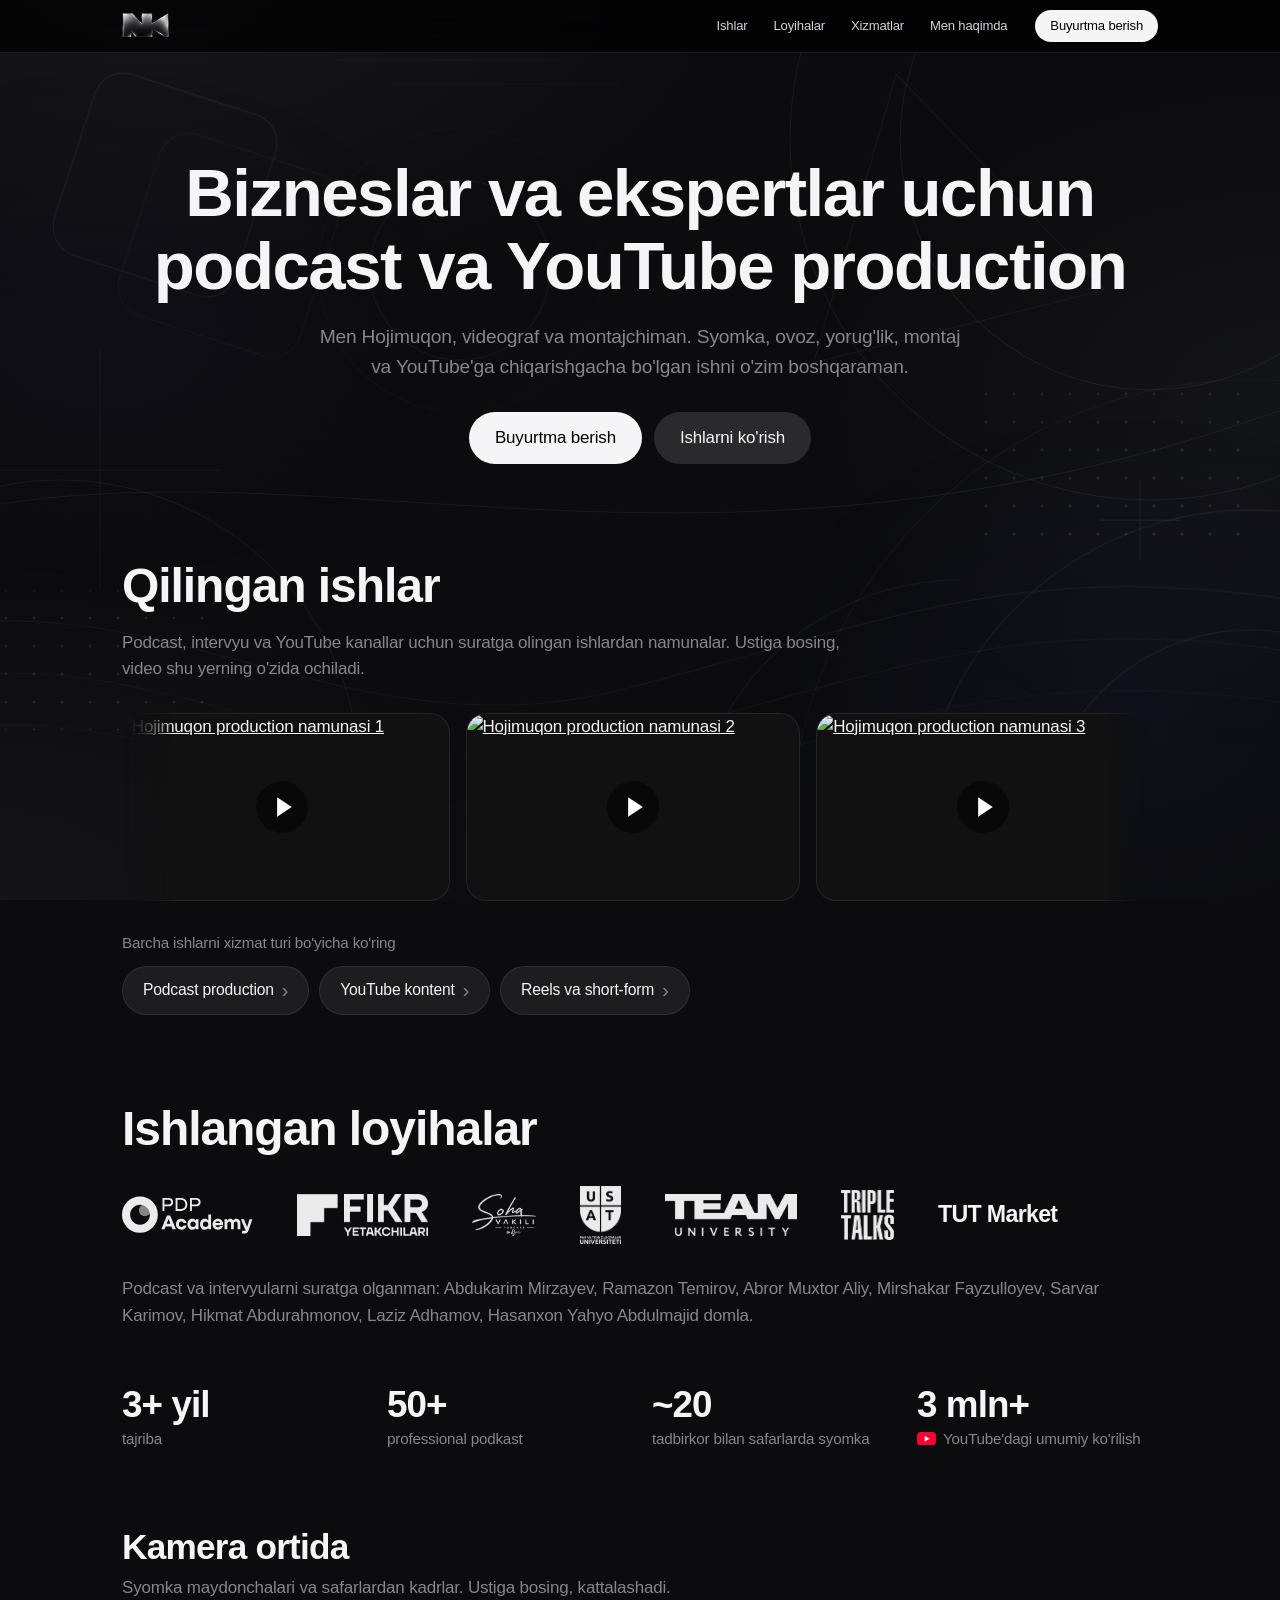
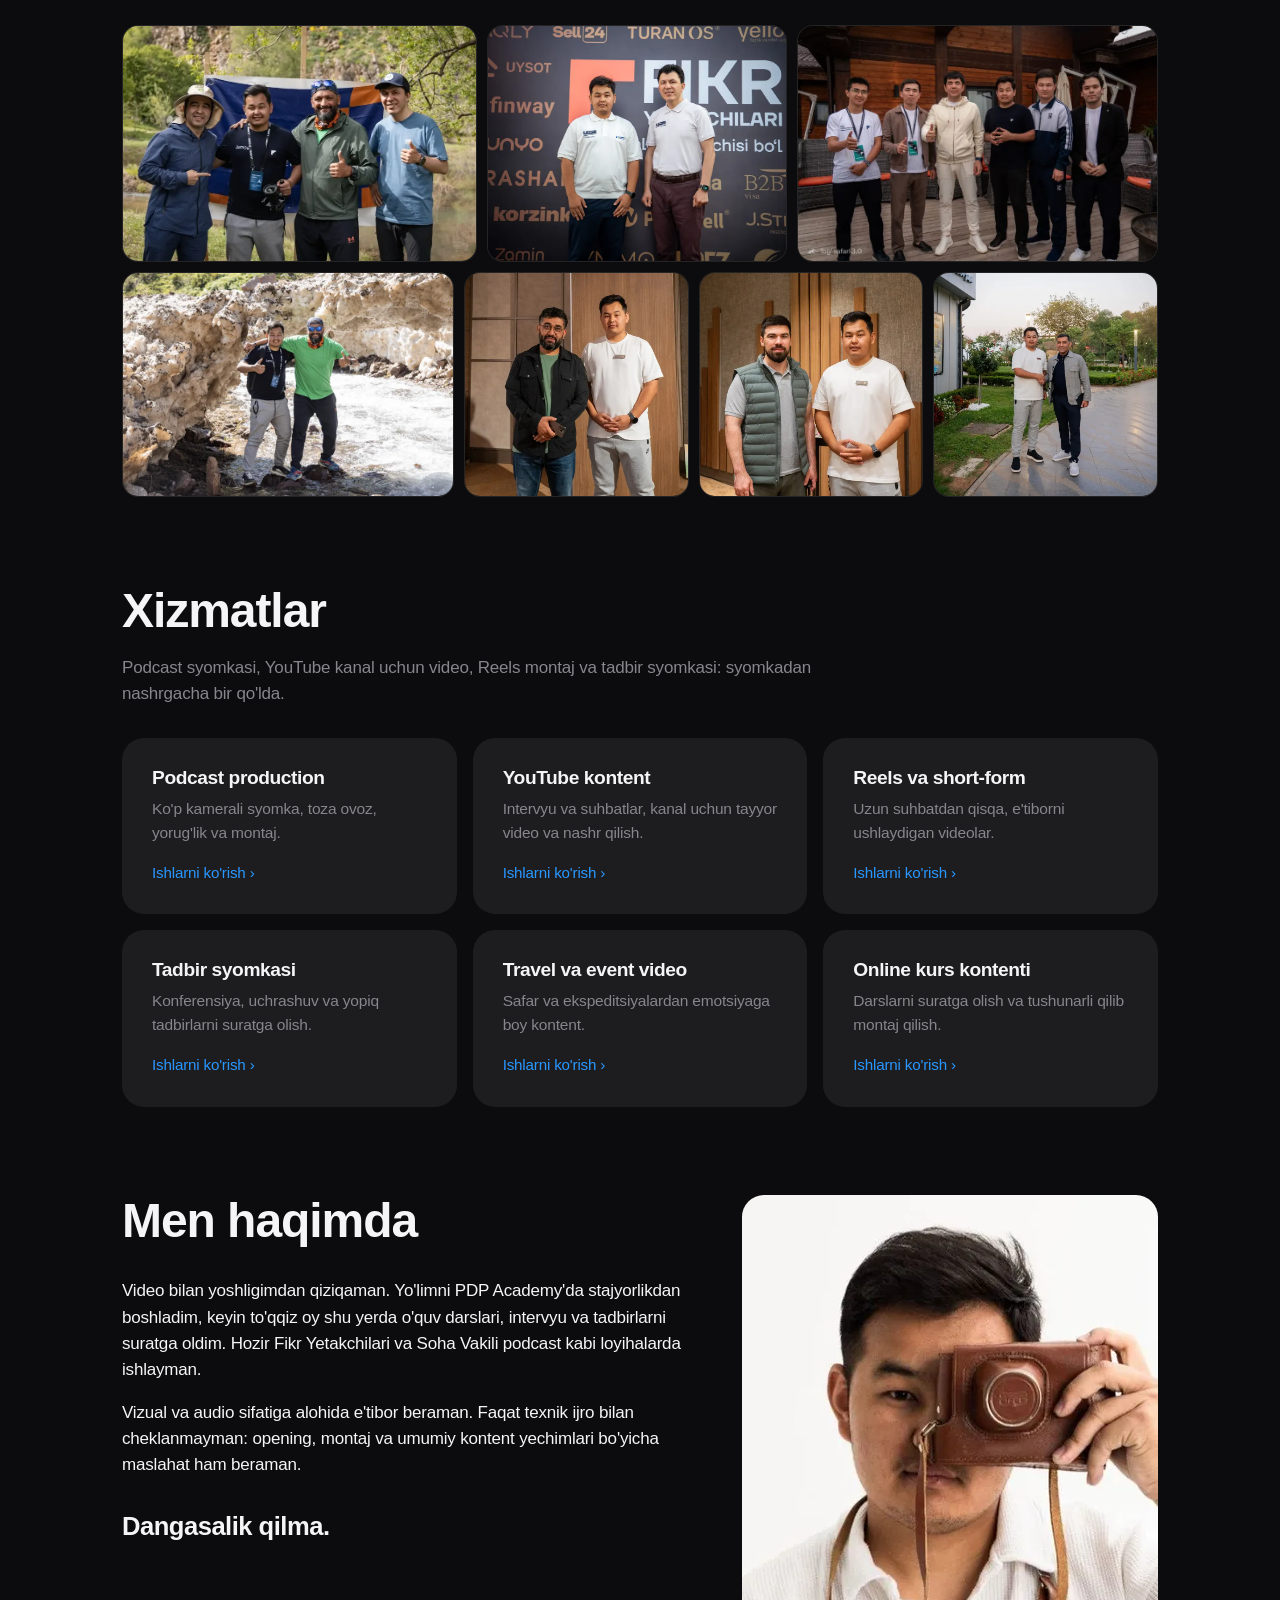
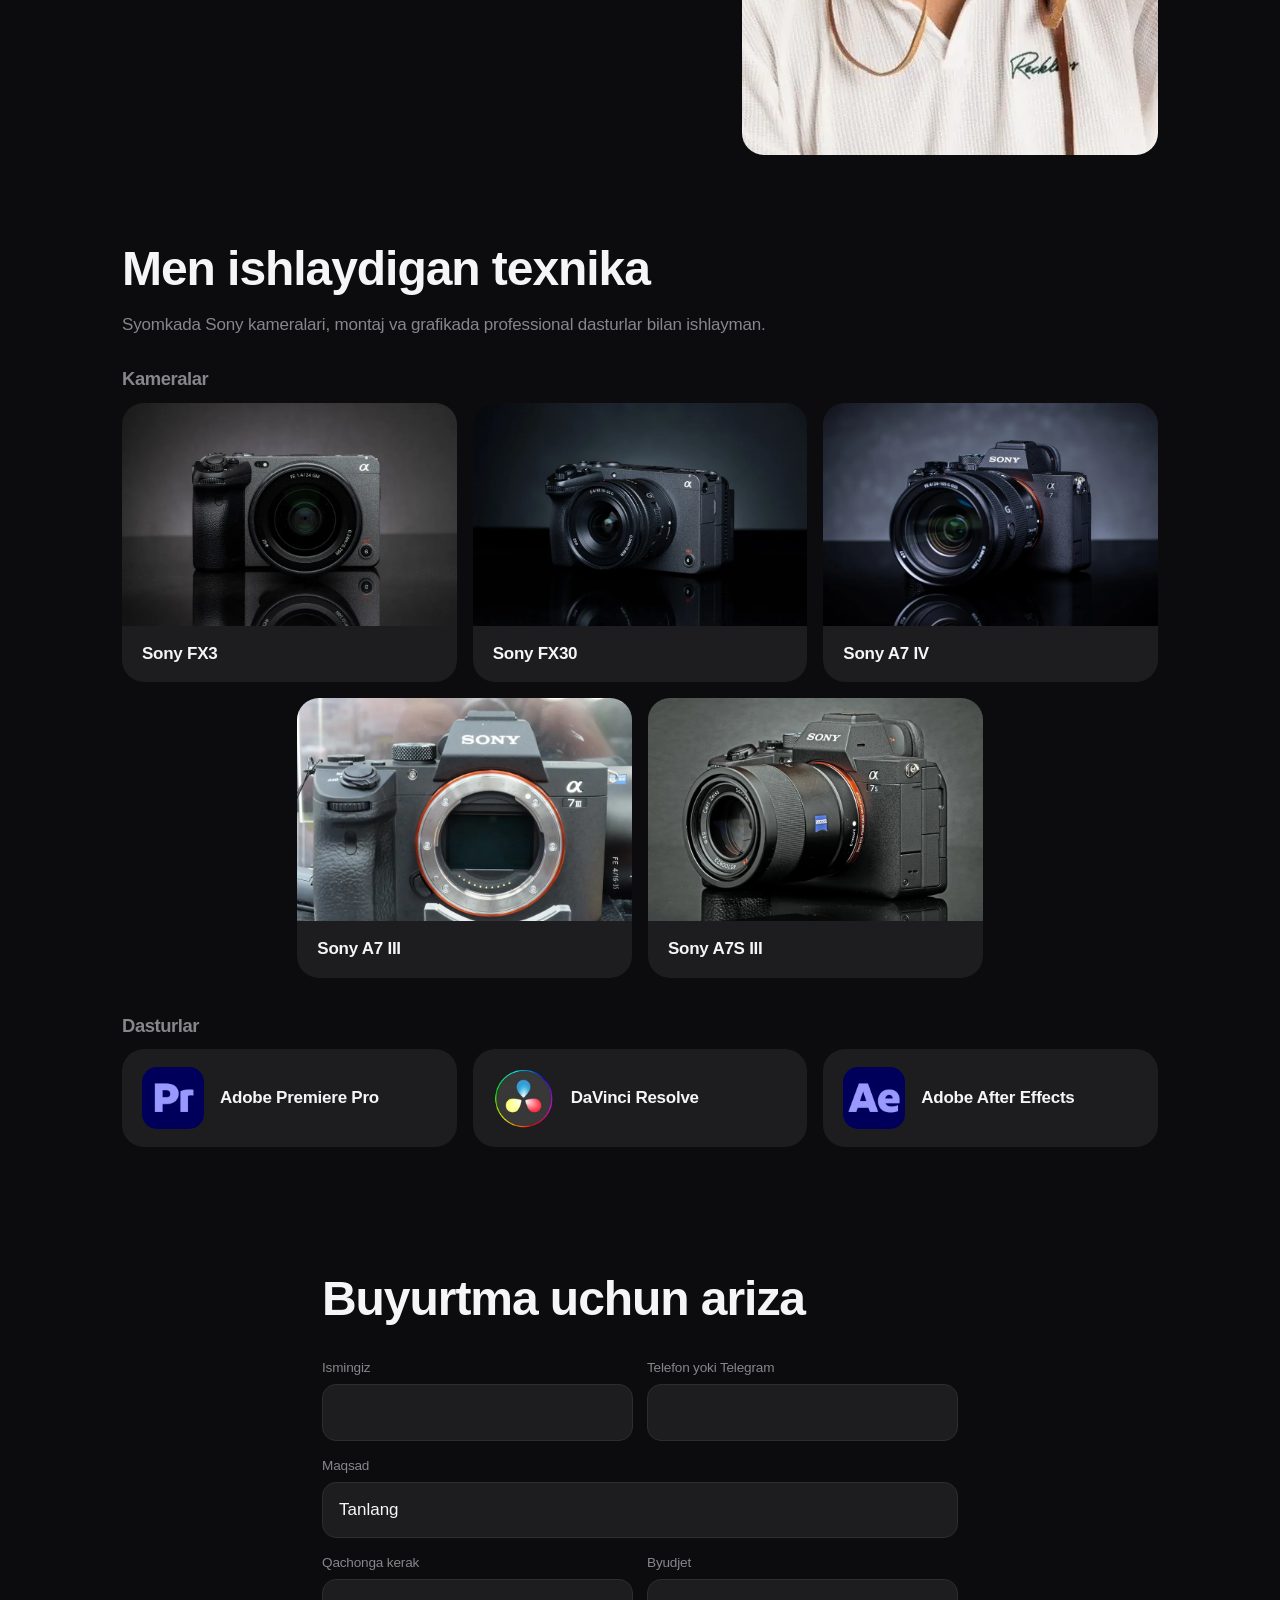
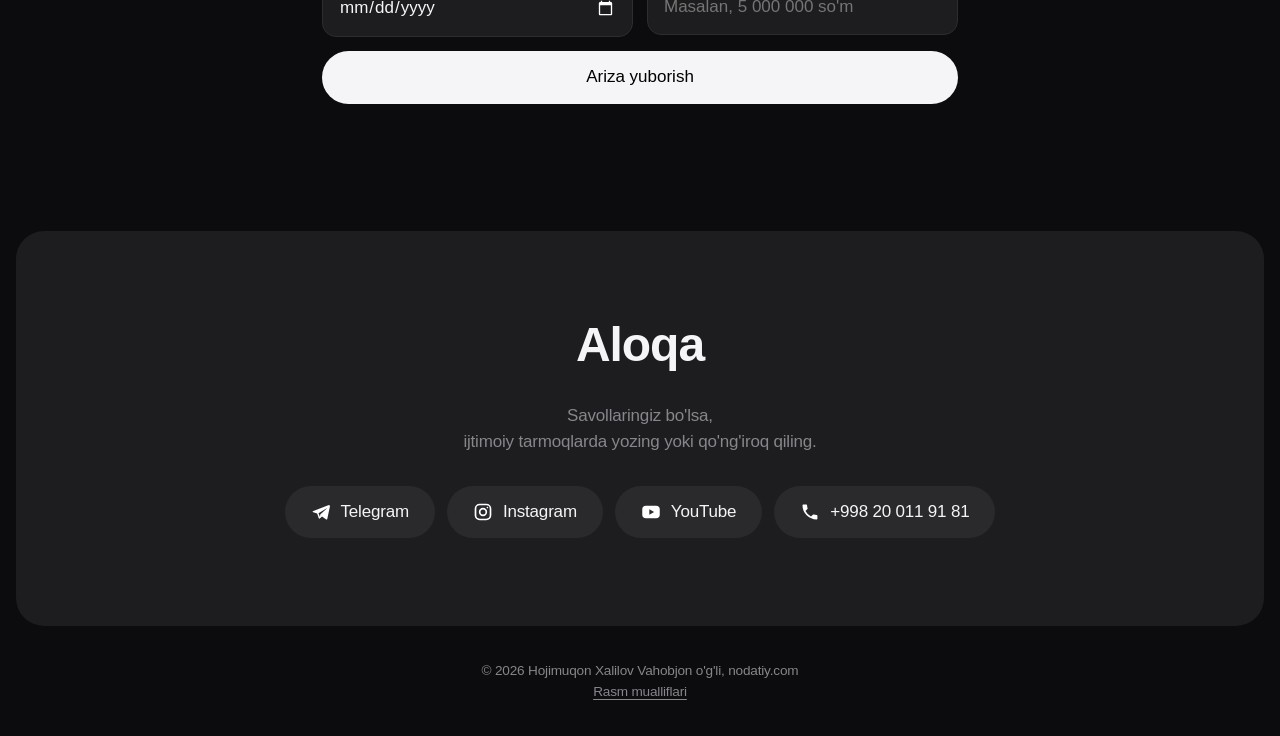
==== commit 3be924f9: "Telefonda kontakt matni ikki qatorda: shrift ekran kengligiga moslashadi" ====
--- a/index.html
+++ b/index.html
@@ -192,6 +192,7 @@
 @media(max-width:520px){.live{gap:5px;padding:3px 9px 3px 8px;font-size:.72rem}.live small{display:none}.live .sep{display:none}}
 @media(prefers-reduced-motion:reduce){.live .ld{animation:none}}
 .stats .yti{display:inline-block;width:19px;height:13.5px;margin-right:7px;vertical-align:-1.5px}
+@media(max-width:520px){#aloqa p{margin:0 -12px 30px;font-size:min(1.0625rem,calc((100vw - 52px)/22))}}
 </style>
 <link rel="stylesheet" href="/assets/fx.css?v=3">
 <script src="/assets/fx.js?v=2" defer></script>
@@ -343,6 +344,10 @@
 $("lbx").onclick=bclose;$("lbp").onclick=()=>bshow(bi-1);$("lbn").onclick=()=>bshow(bi+1);LB.addEventListener("click",e=>{if(e.target===LB)bclose()});
 addEventListener("keydown",e=>{if(LB.hidden)return;if(e.key==="Escape")bclose();else if(e.key==="ArrowLeft"){e.preventDefault();bshow(bi-1)}else if(e.key==="ArrowRight"){e.preventDefault();bshow(bi+1)}});
 LB.addEventListener("touchstart",e=>{bx0=e.changedTouches[0].clientX},{passive:true});LB.addEventListener("touchend",e=>{const d=e.changedTouches[0].clientX-bx0;if(Math.abs(d)>55)bshow(bi+(d<0?1:-1))},{passive:true});
+(()=>{const p=document.querySelector("#aloqa p");if(!p)return;
+const fit=()=>{p.style.fontSize="";if(!matchMedia("(max-width:520px)").matches)return;let s=parseFloat(getComputedStyle(p).fontSize);const lh=()=>parseFloat(getComputedStyle(p).lineHeight);
+for(let i=0;i<16&&p.getBoundingClientRect().height>lh()*2.5&&s>11;i++){s-=.5;p.style.fontSize=s+"px"}};
+fit();addEventListener("resize",fit);if(document.fonts&&document.fonts.ready)document.fonts.ready.then(fit)})();
 const RM=matchMedia("(prefers-reduced-motion:reduce)").matches,VEL=40;
 const tick=t=>{requestAnimationFrame(tick);const dt=Math.min((t-t0)/1000||0,.1);t0=t;
 if(RM||!vis||document.hidden||mo)return;
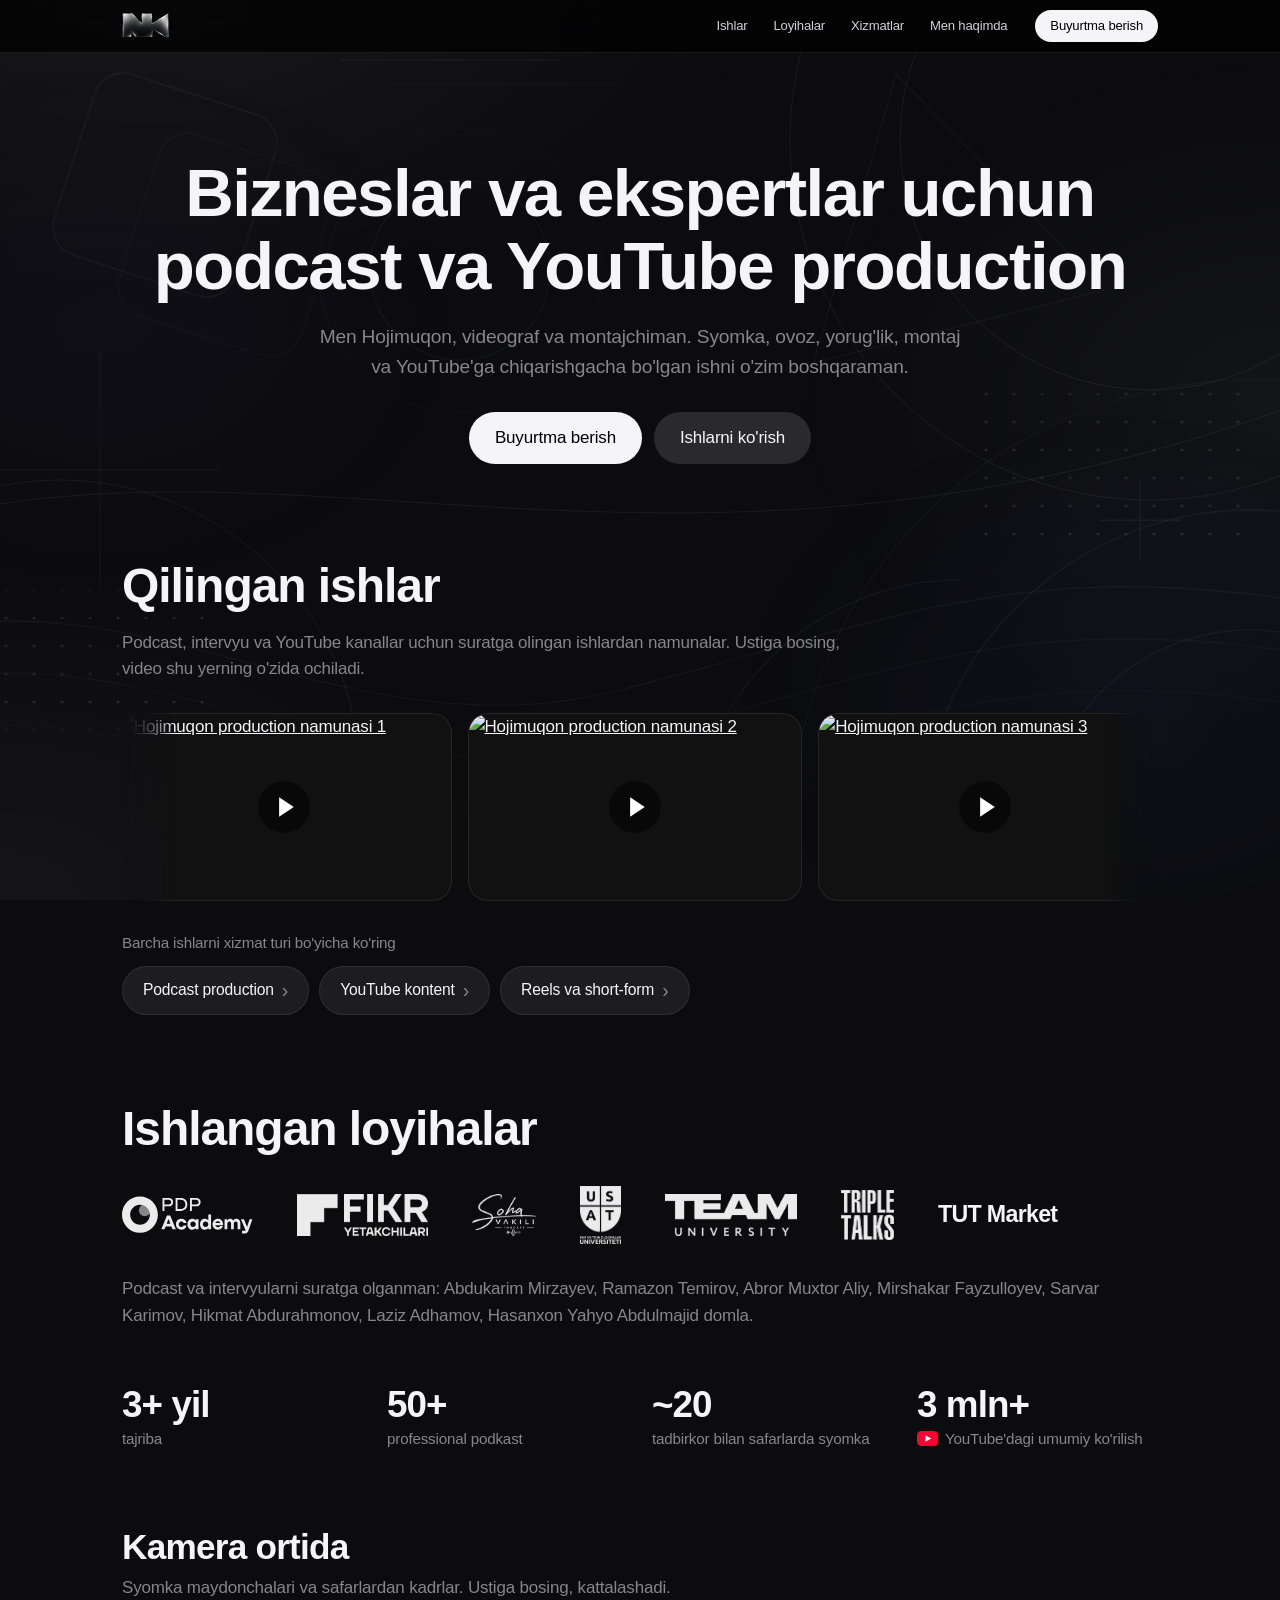
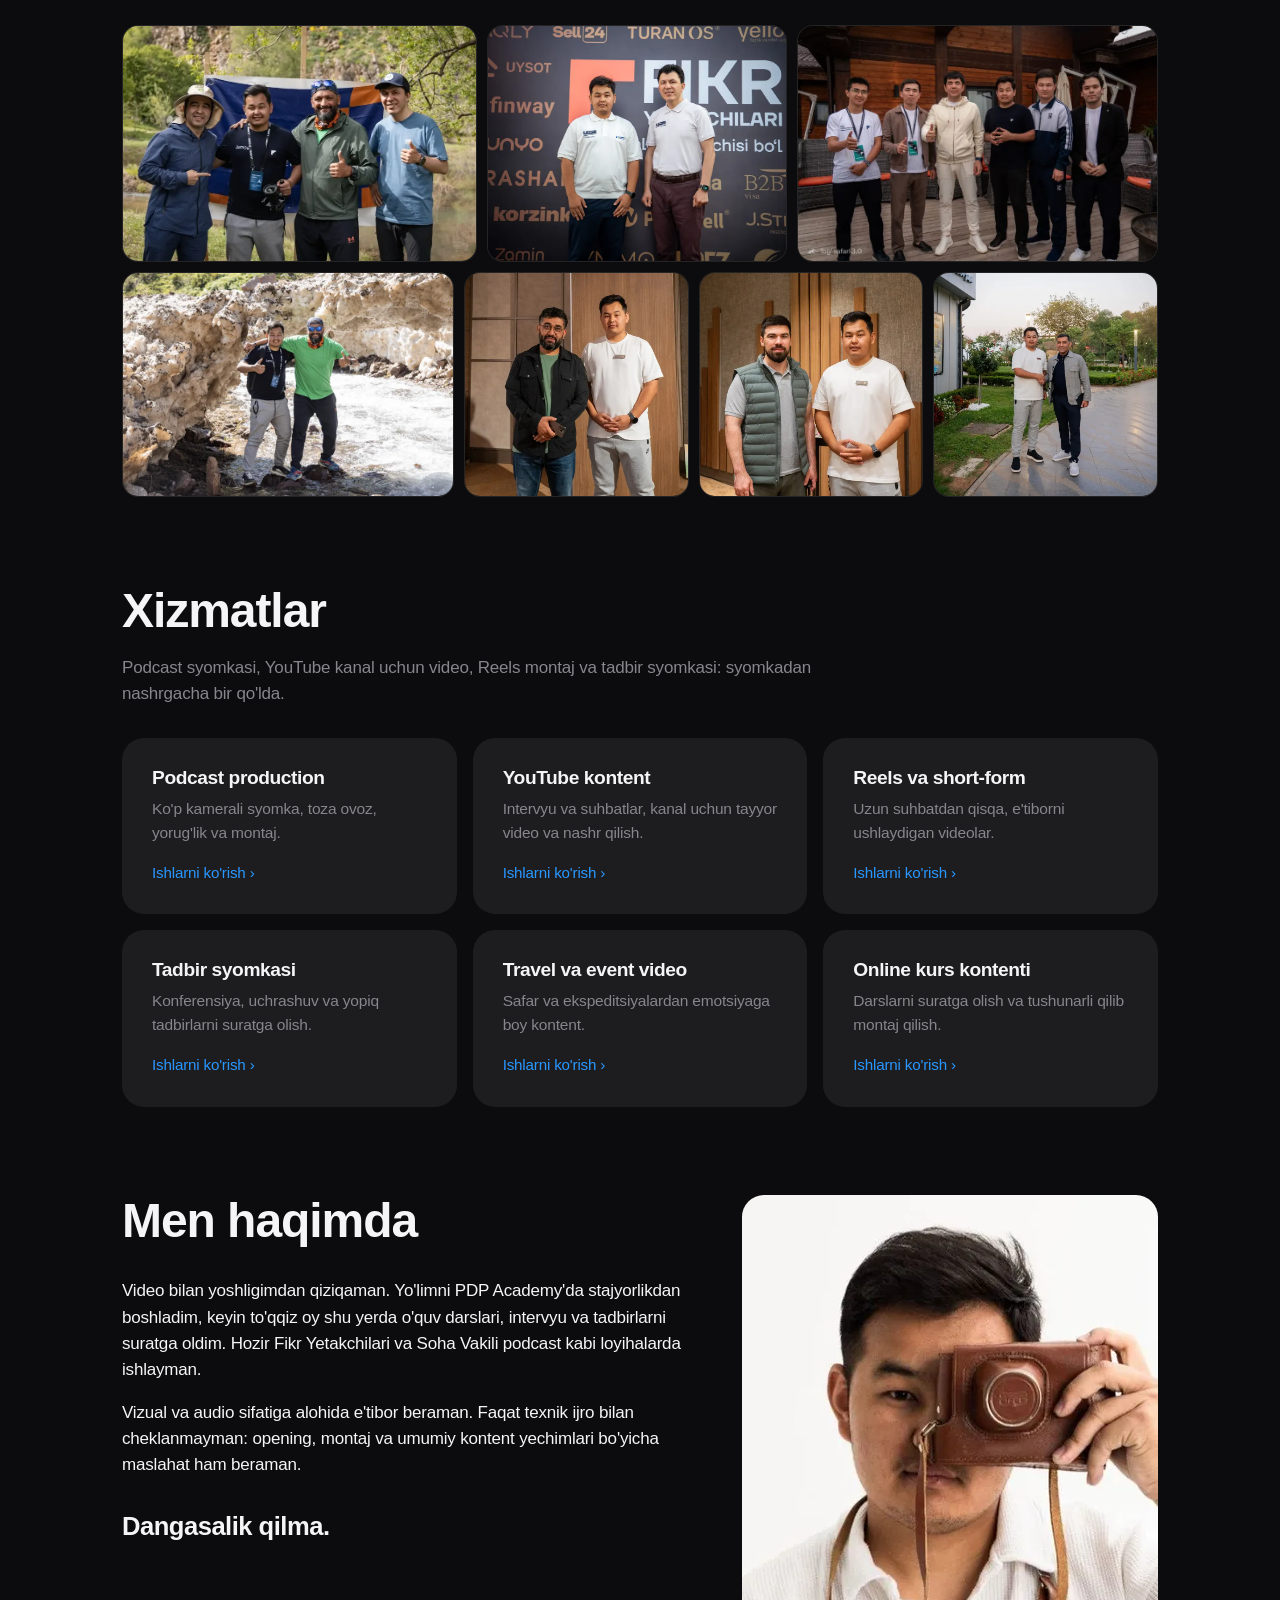
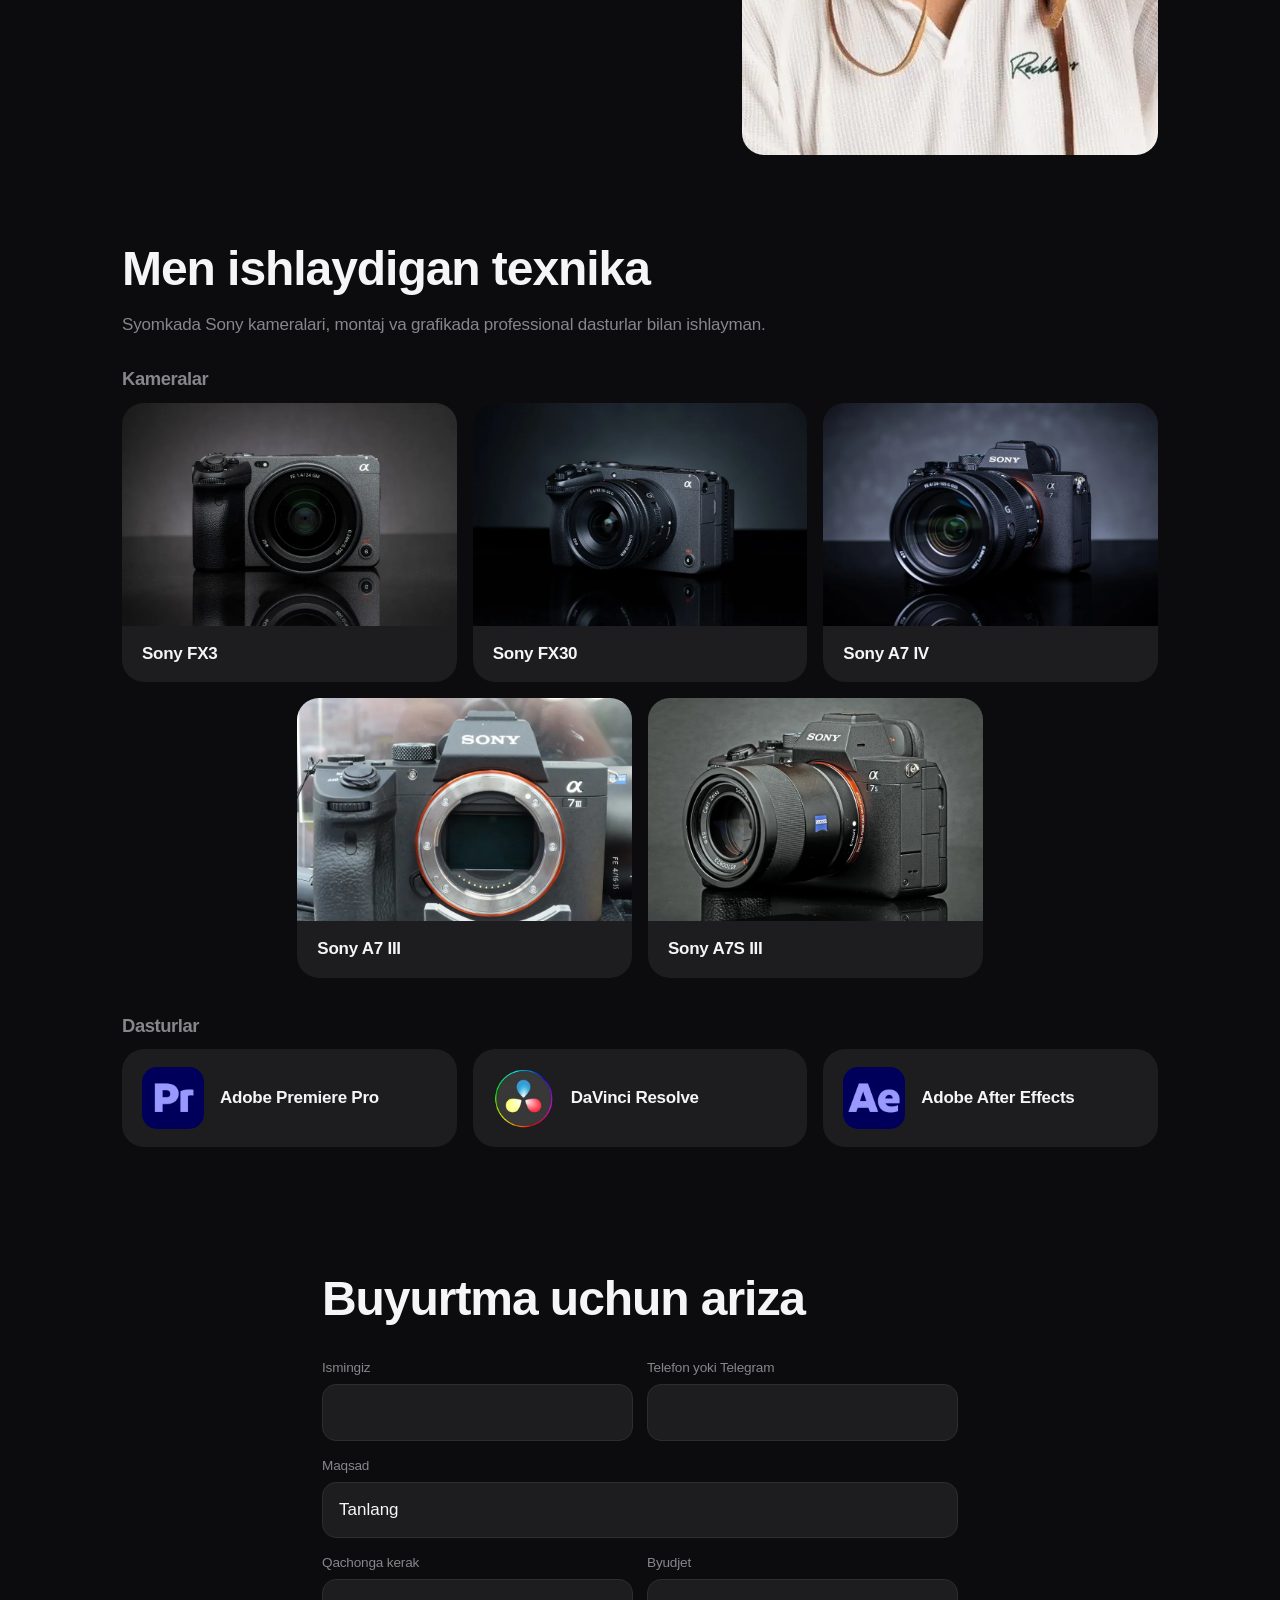
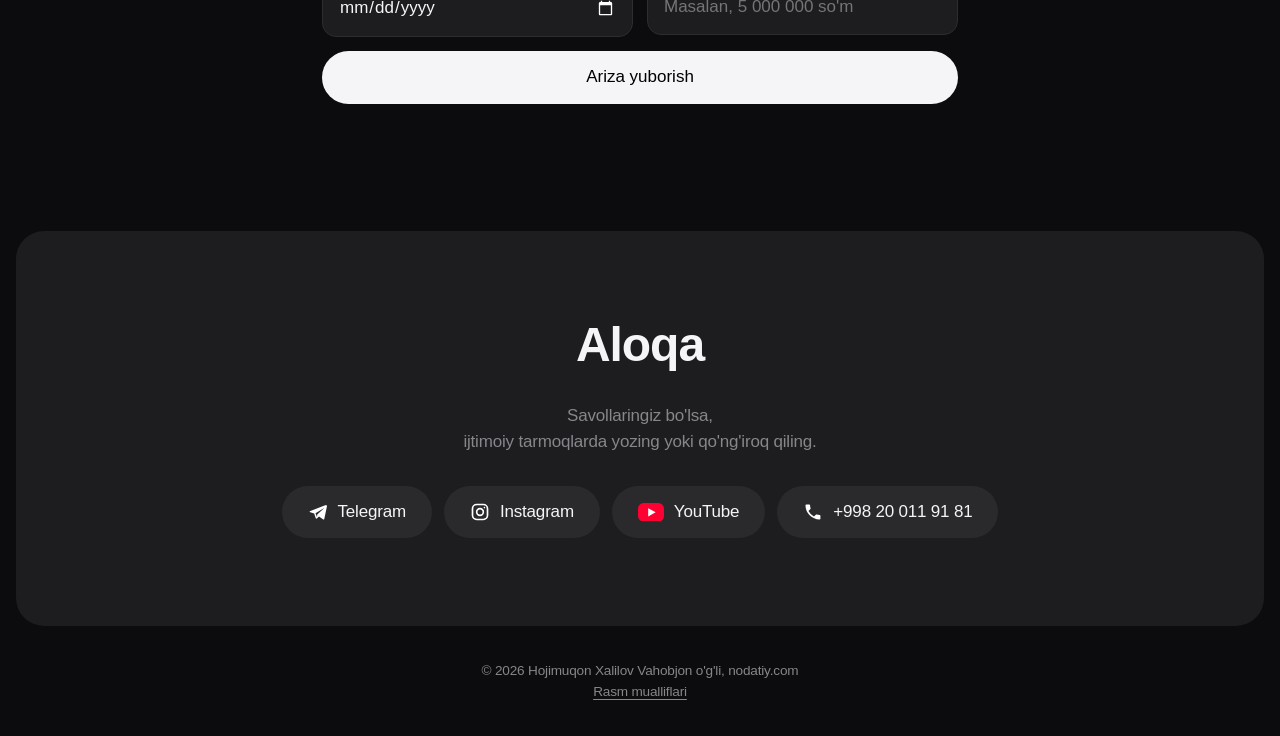
==== commit 0b048d3d: "YouTube ikonkasi: kattaroq, qizil fonda katta oq uchburchak bilan (aloqa tugmasi va ko'rilish yorlig" ====
--- a/index.html
+++ b/index.html
@@ -57,6 +57,7 @@
 .btn.ghost{color:var(--text);background:#2a2a2d}
 .btn.sm{padding:6px 15px;font-size:.82rem}
 .btn svg{width:20px;height:20px;flex:none}
+.btn svg.yt{width:26px;height:18.6px}
 .hero{text-align:center;padding:104px 0 56px}
 .hero h1{font-size:clamp(2.2rem,5.6vw,4.2rem);max-width:15em;margin:0 auto 20px}
 .hero p{max-width:34em;margin:0 auto 30px;color:var(--mute);font-size:1.2rem}
@@ -191,7 +192,7 @@
 .live small{font-size:inherit;color:#f5f5f7}
 @media(max-width:520px){.live{gap:5px;padding:3px 9px 3px 8px;font-size:.72rem}.live small{display:none}.live .sep{display:none}}
 @media(prefers-reduced-motion:reduce){.live .ld{animation:none}}
-.stats .yti{display:inline-block;width:19px;height:13.5px;margin-right:7px;vertical-align:-1.5px}
+.stats .yti{display:inline-block;width:21px;height:15px;margin-right:7px;vertical-align:-2.5px}
 @media(max-width:520px){#aloqa p{margin:0 -12px 30px;font-size:min(1.0625rem,calc((100vw - 52px)/22))}}
 </style>
 <link rel="stylesheet" href="/assets/fx.css?v=3">
@@ -234,7 +235,7 @@
 <div><b>3+ yil</b><span>tajriba</span></div>
 <div><b>50+</b><span>professional podkast</span></div>
 <div><b>~20</b><span>tadbirkor bilan safarlarda syomka</span></div>
-<div><b id="tv">3 mln+</b><span><svg class="yti" viewBox="1.5 4.5 21 15" aria-hidden="true"><rect x="1.5" y="4.5" width="21" height="15" rx="4.5" fill="#ff0033"/><path d="M10 9l5.5 3-5.5 3z" fill="#fff"/></svg>YouTube'dagi umumiy ko'rilish</span><em class="live" title="Bu raqam YouTube'dan jonli yangilanadi"><i class="ld" aria-hidden="true"></i>jonli</em></div>
+<div><b id="tv">3 mln+</b><span><svg class="yti" viewBox="0 0 28 20" aria-hidden="true"><rect width="28" height="20" rx="6" fill="#ff0033"/><path d="M11 5.6v8.8l8-4.4z" fill="#fff"/></svg>YouTube'dagi umumiy ko'rilish</span><em class="live" title="Bu raqam YouTube'dan jonli yangilanadi"><i class="ld" aria-hidden="true"></i>jonli</em></div>
 </div>
 <div class="bsh"><h3>Kamera ortida</h3><p>Syomka maydonchalari va safarlardan kadrlar. Ustiga bosing, kattalashadi.</p></div>
 <div class="bs"><a href="assets/backstage/bs-1.webp" style="--r:1.5"><img loading="lazy" decoding="async" src="assets/backstage/bs-1-t.webp" width="820" height="547" alt="Hojimuqon kamera bilan, tabiatda syomka paytida guruh suratida"></a><a href="assets/backstage/bs-2.webp" style="--r:1.27" data-cap="Fikr yetakchilari tadbirida · Hikmat Abdurahmonov bilan"><img loading="lazy" decoding="async" src="assets/backstage/bs-2-t.webp" width="820" height="645" alt="Fikr yetakchilari tadbirida Hojimuqon va Hikmat Abdurahmonov"></a><a href="assets/backstage/bs-3.webp" style="--r:1.527" data-cap="Fikr yetakchilari · Tog' safari 3.0"><img loading="lazy" decoding="async" src="assets/backstage/bs-3-t.webp" width="820" height="537" alt="Fikr yetakchilari jamoasi va mehmon, Tog' safari 3.0"></a><a href="assets/backstage/bs-4.webp" style="--r:1.481"><img loading="lazy" decoding="async" src="assets/backstage/bs-4-t.webp" width="820" height="554" alt="Hojimuqon tog' daryosi bo'yida safar syomkasi paytida"></a><a href="assets/backstage/bs-5.webp" style="--r:1.0"><img loading="lazy" decoding="async" src="assets/backstage/bs-5-t.webp" width="820" height="820" alt="Backstage: syomkadan keyin mehmon bilan"></a><a href="assets/backstage/bs-6.webp" style="--r:1.0"><img loading="lazy" decoding="async" src="assets/backstage/bs-6-t.webp" width="820" height="820" alt="Backstage: syomka maydonchasida mehmon bilan"></a><a href="assets/backstage/bs-7.webp" style="--r:1.0"><img loading="lazy" decoding="async" src="assets/backstage/bs-7-t.webp" width="820" height="820" alt="Safar paytida mehmon bilan"></a></div>
@@ -303,7 +304,7 @@
 <div class="btns">
 <a class="btn" href="https://t.me/Hojimuqonn"><svg viewBox="0 0 24 24" fill="#fff"><path d="M21.4 3.6 2.9 10.7c-1.3.5-1.2 1.2-.2 1.5l4.7 1.5 1.8 5.5c.2.6.4.8.8.8s.6-.2.9-.5l2.3-2.2 4.7 3.5c.9.5 1.5.2 1.7-.8l3.1-14.6c.3-1.2-.5-1.8-1.3-1.3zM9 13.6l9.4-5.9c.4-.3.8-.1.5.2l-7.8 7-.3 3.2z"/></svg>Telegram</a>
 <a class="btn" href="https://www.instagram.com/nodatiy/"><svg viewBox="0 0 24 24" fill="none" stroke="#fff" stroke-width="2"><rect x="3" y="3" width="18" height="18" rx="5"/><circle cx="12" cy="12" r="4"/><circle cx="17.3" cy="6.7" r="1" fill="#fff" stroke="none"/></svg>Instagram</a>
-<a class="btn" href="https://www.youtube.com/@nodatiy"><svg viewBox="0 0 24 24"><rect x="1.5" y="4.5" width="21" height="15" rx="4.5" fill="#fff"/><path d="M10 8.6v6.8l5.8-3.4z" fill="#2a2a2d"/></svg>YouTube</a>
+<a class="btn" href="https://www.youtube.com/@nodatiy"><svg class="yt" viewBox="0 0 28 20" aria-hidden="true"><rect width="28" height="20" rx="6" fill="#ff0033"/><path d="M11 5.6v8.8l8-4.4z" fill="#fff"/></svg>YouTube</a>
 <a class="btn" href="tel:+998200119181"><svg viewBox="0 0 24 24" fill="#fff"><path d="M6.6 10.8a15 15 0 0 0 6.6 6.6l2.2-2.2c.3-.3.7-.4 1-.2 1.100.4 2.300.6 3.500.6.600 0 1 .4 1 1V20c0 .6-.4 1-1 1A17 17 0 0 1 3 4c0-.6.4-1 1-1h3.500c.6 0 1 .4 1 1 0 1.200.2 2.400.6 3.500.1.300 0 .7-.2 1z"/></svg>+998 20 011 91 81</a>
 </div>
 </div></section>
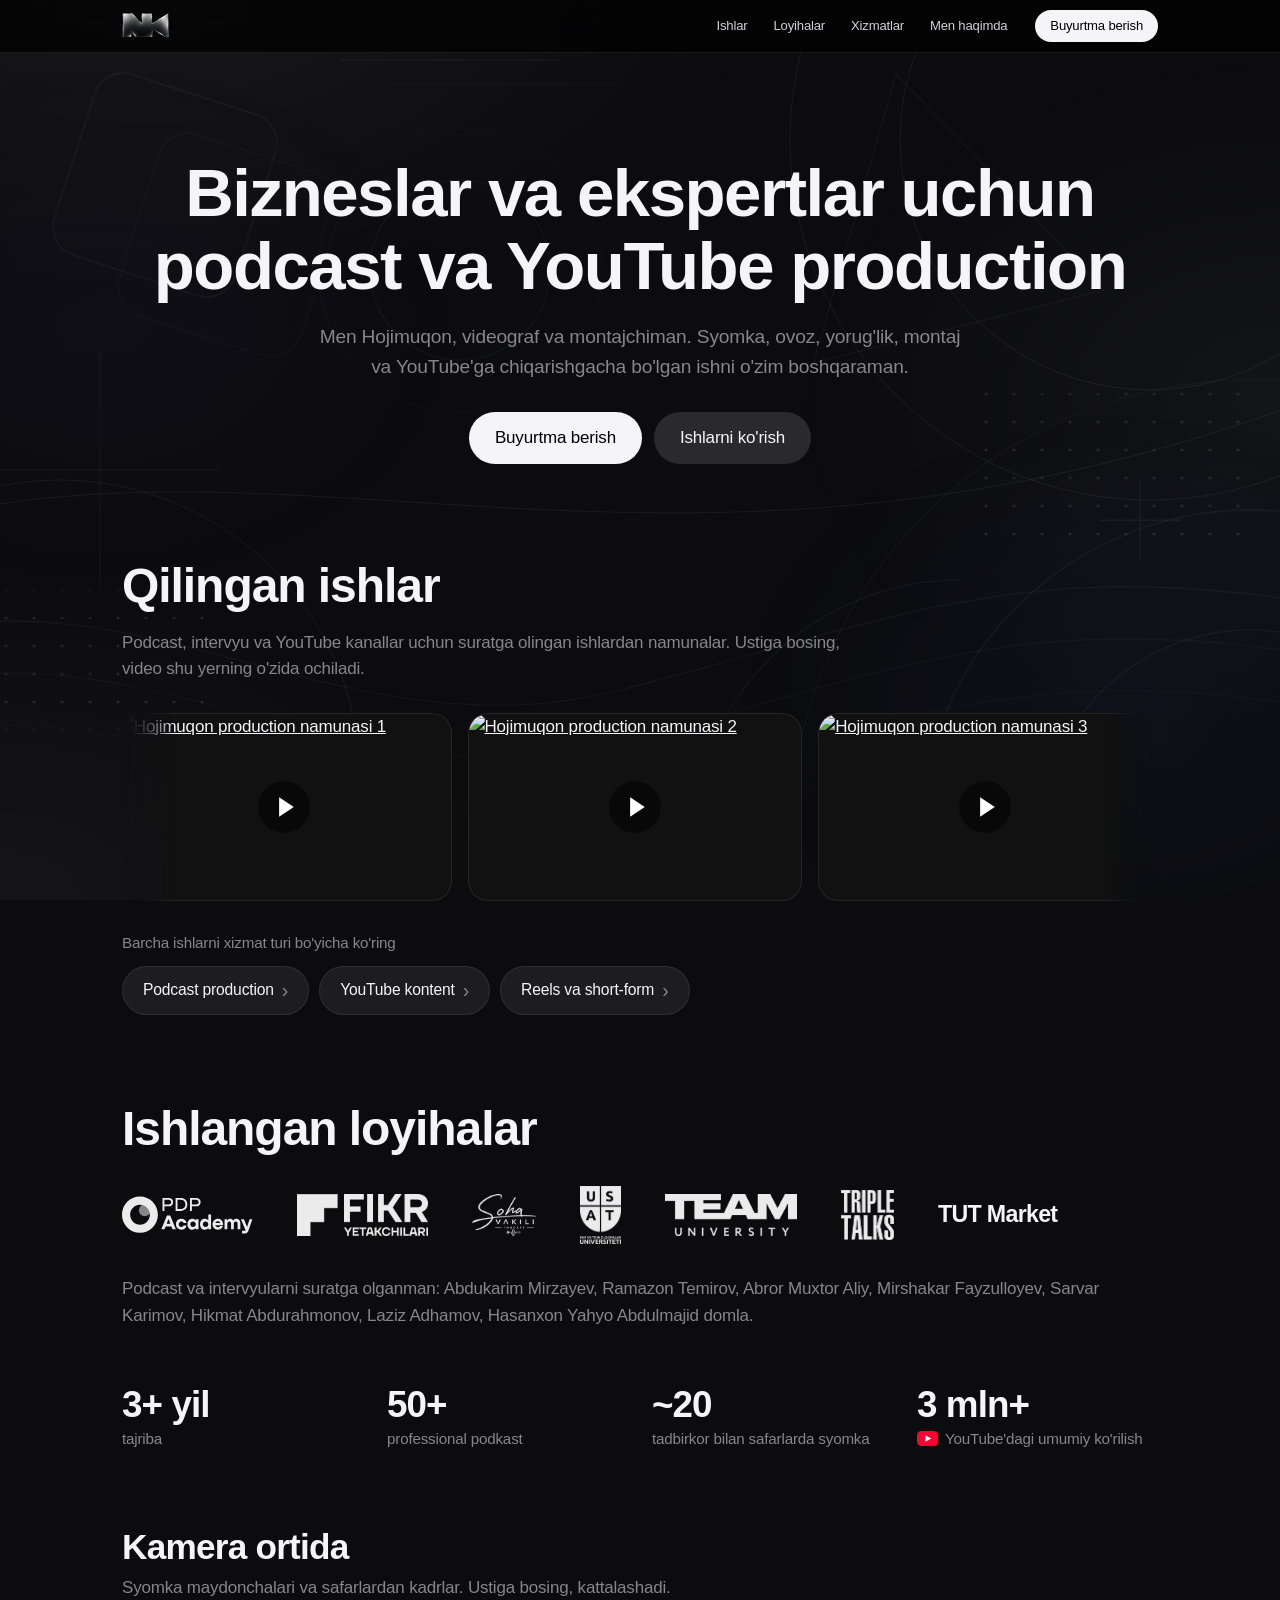
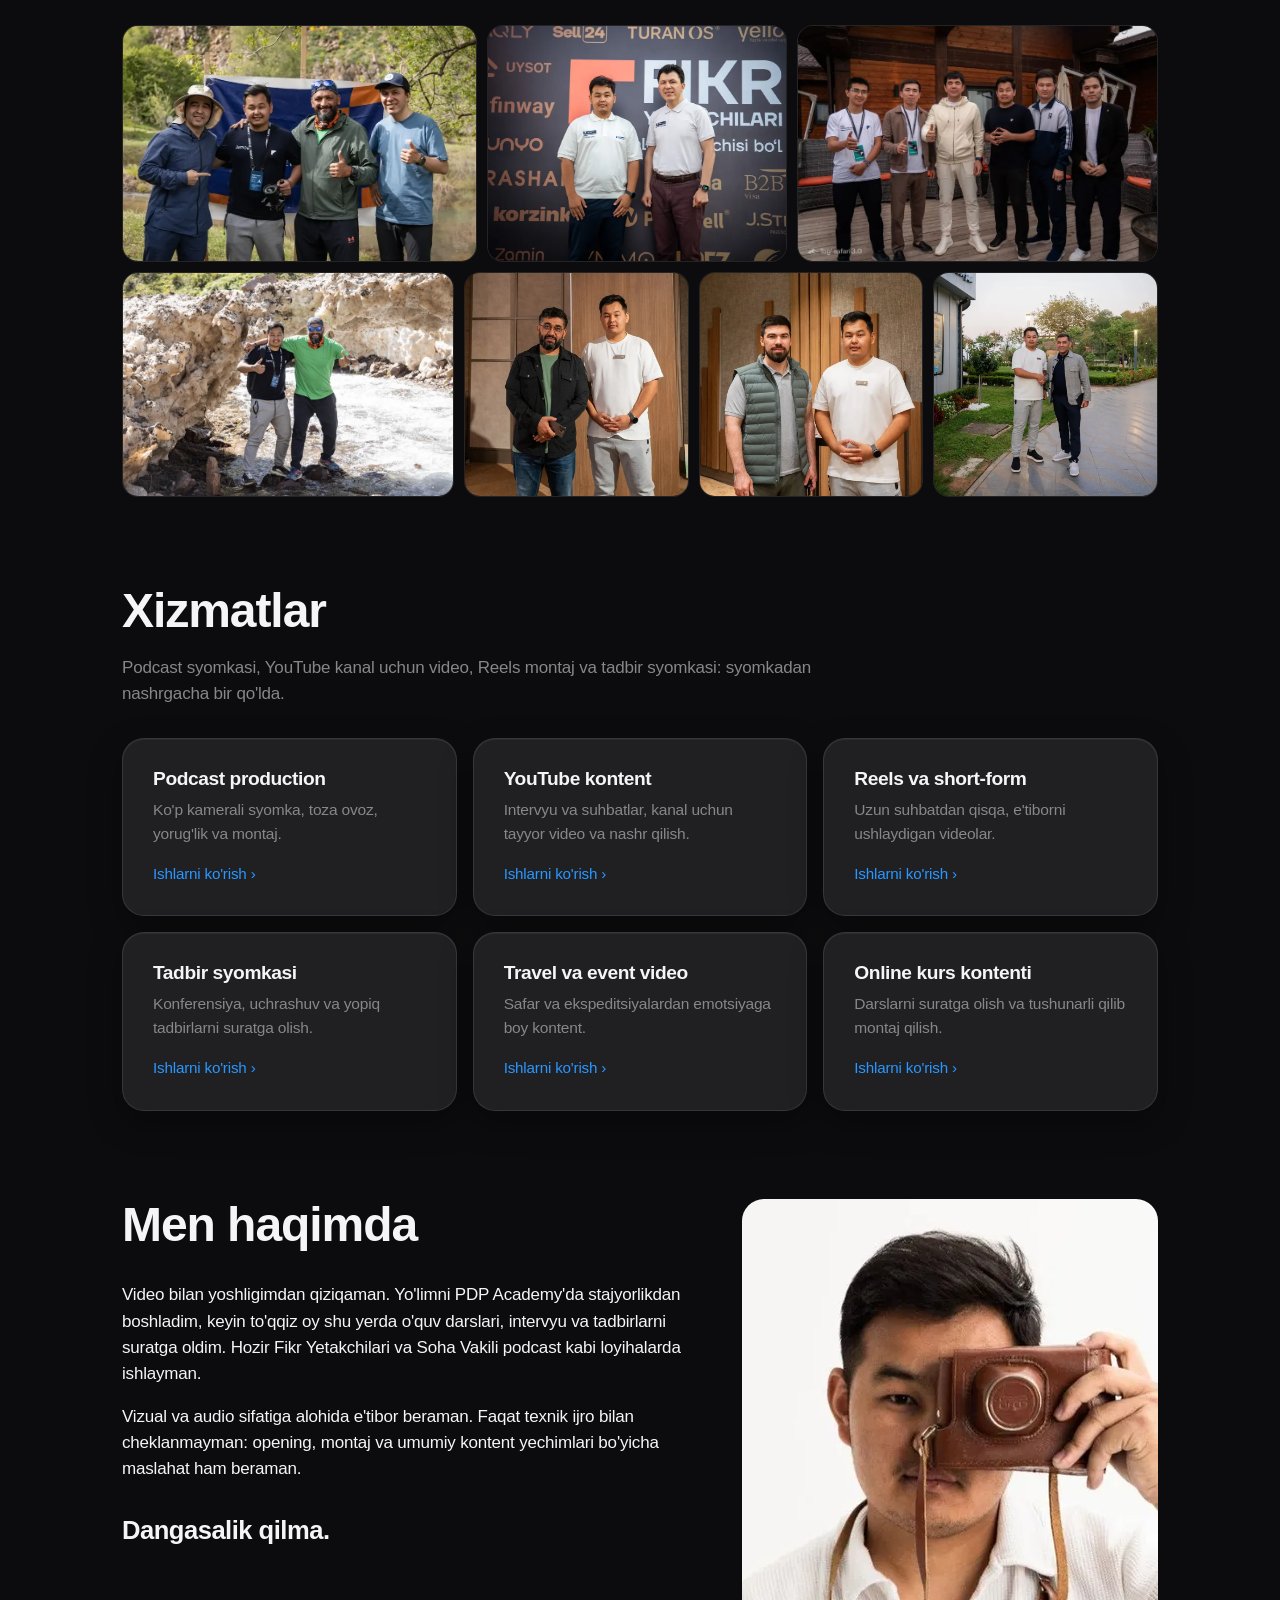
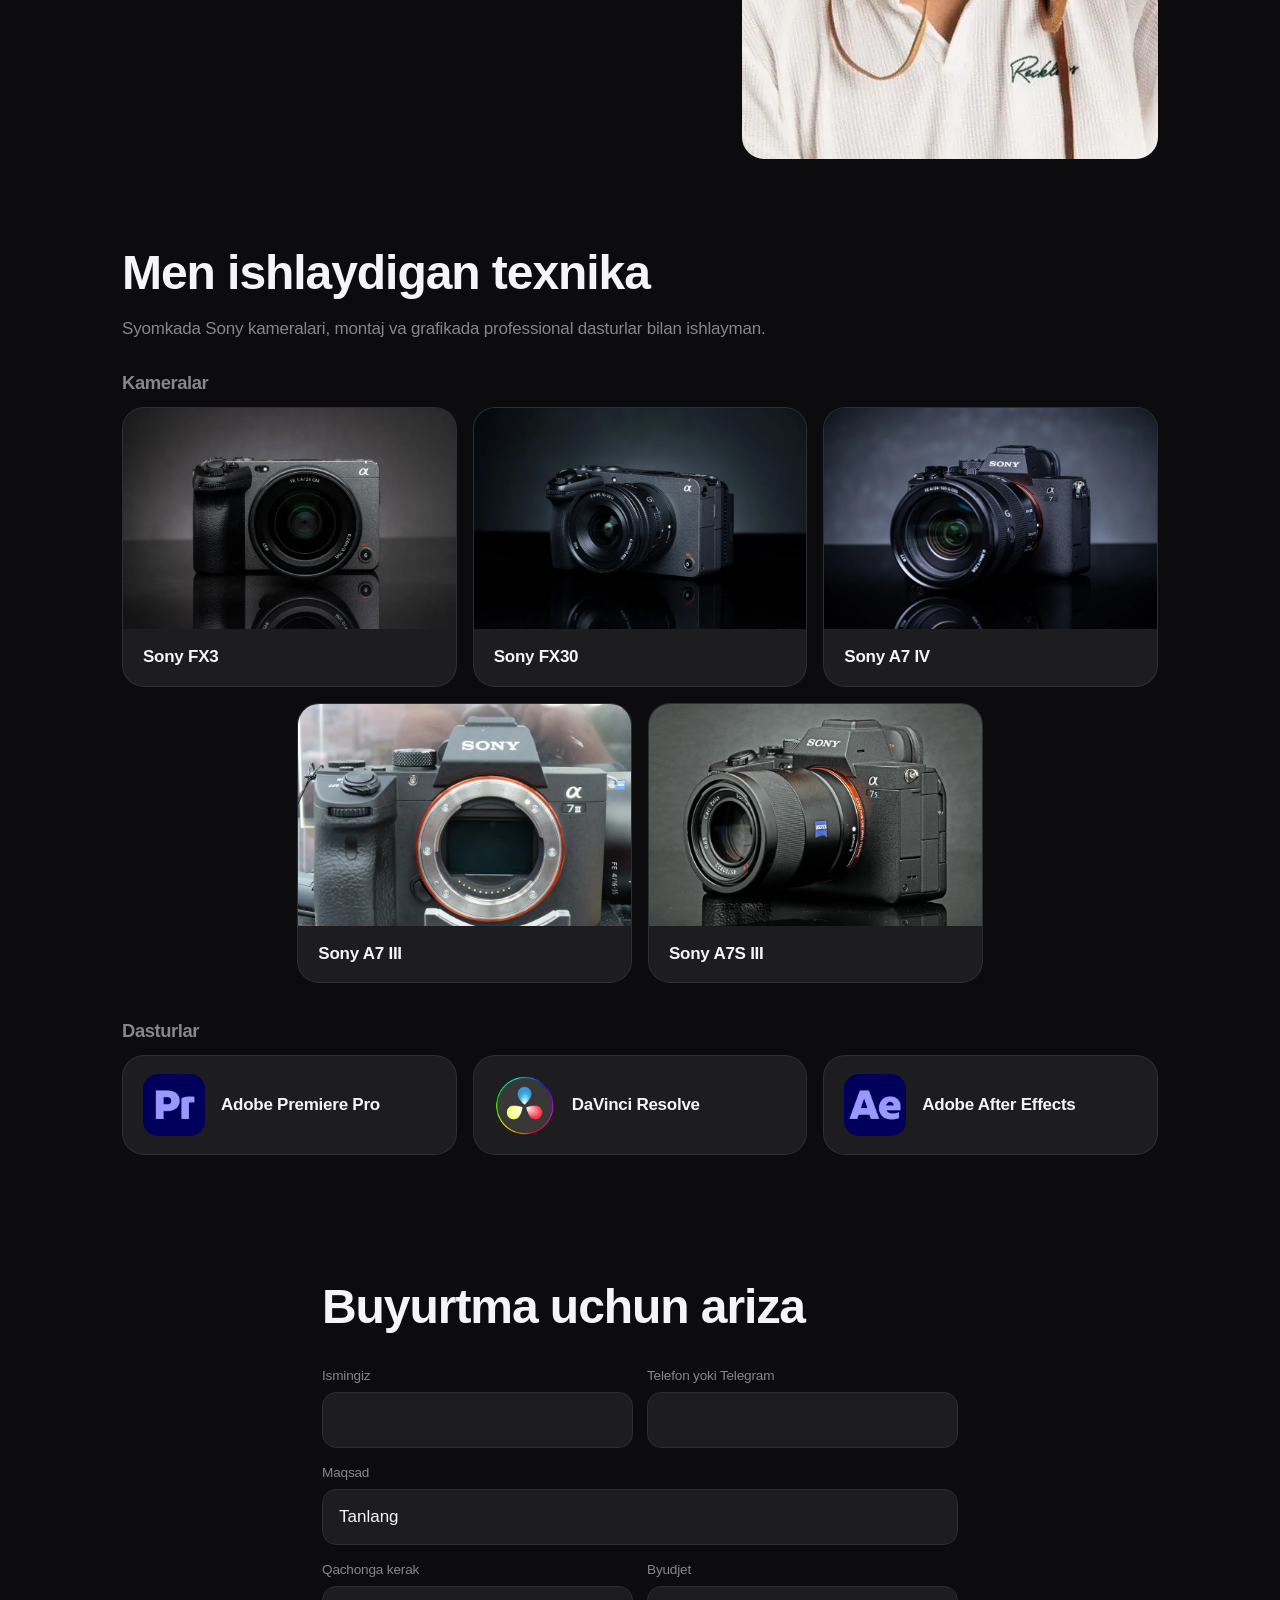
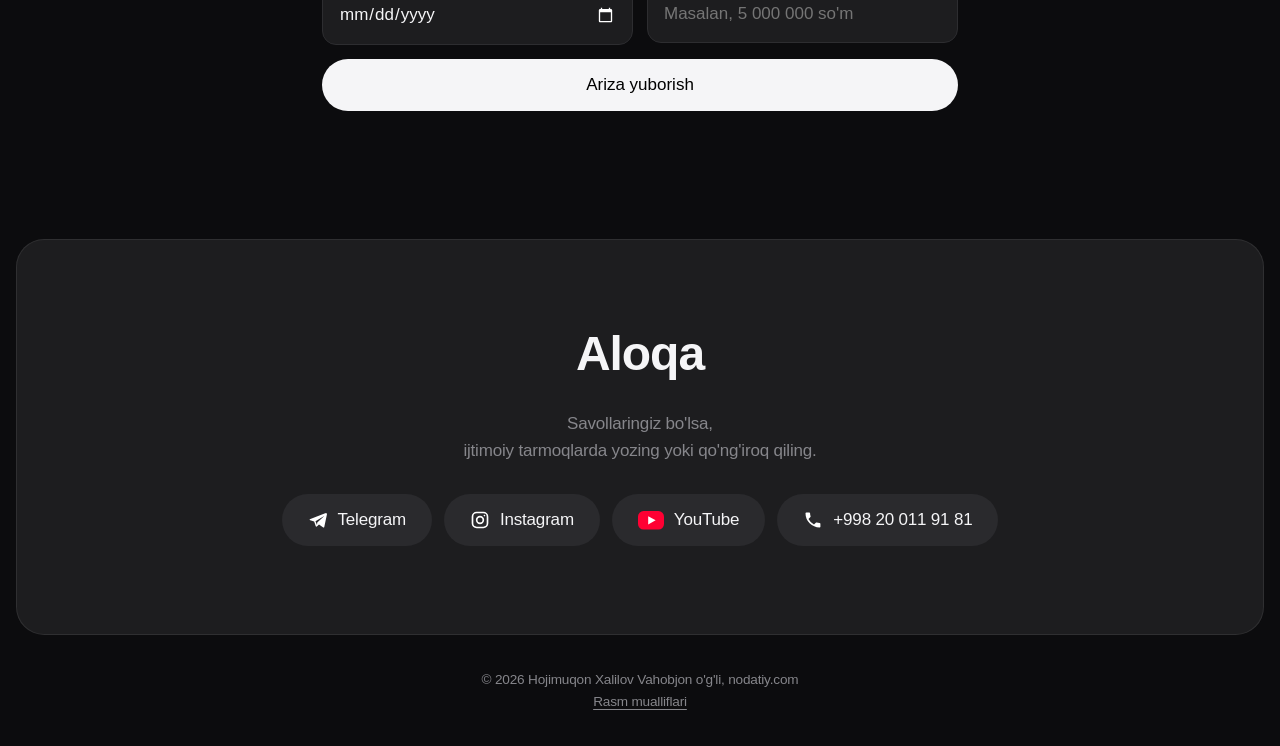
==== commit 45afb03a: "Xizmat kartalari ajratildi: chegara, yorug'roq fon, soya, kattaroq oraliq (telefon); color-scheme: d" ====
--- a/index.html
+++ b/index.html
@@ -17,6 +17,7 @@
 <link rel="alternate" type="text/markdown" href="/llms.txt" title="Sayt tavsifi (AI va agentlar uchun)">
 <script src="/assets/views.js" defer></script>
 <meta name="theme-color" content="#060607">
+<meta name="color-scheme" content="dark">
 <meta property="og:type" content="website">
 <meta property="og:url" content="https://nodatiy.com/">
 <meta property="og:title" content="Hojimuqon — podcast va YouTube production">
@@ -194,6 +195,10 @@
 @media(prefers-reduced-motion:reduce){.live .ld{animation:none}}
 .stats .yti{display:inline-block;width:21px;height:15px;margin-right:7px;vertical-align:-2.5px}
 @media(max-width:520px){#aloqa p{margin:0 -12px 30px;font-size:min(1.0625rem,calc((100vw - 52px)/22))}}
+.svc a{background:#202023;border:1px solid rgba(255,255,255,.1);box-shadow:inset 0 1px 0 rgba(255,255,255,.05),0 12px 32px rgba(0,0,0,.35)}
+.svc a:hover{background:#2a2a2e;border-color:rgba(255,255,255,.16)}
+.g,#aloqa{border:1px solid rgba(255,255,255,.08)}
+@media(max-width:820px){.svc{gap:20px}}
 </style>
 <link rel="stylesheet" href="/assets/fx.css?v=3">
 <script src="/assets/fx.js?v=2" defer></script>
